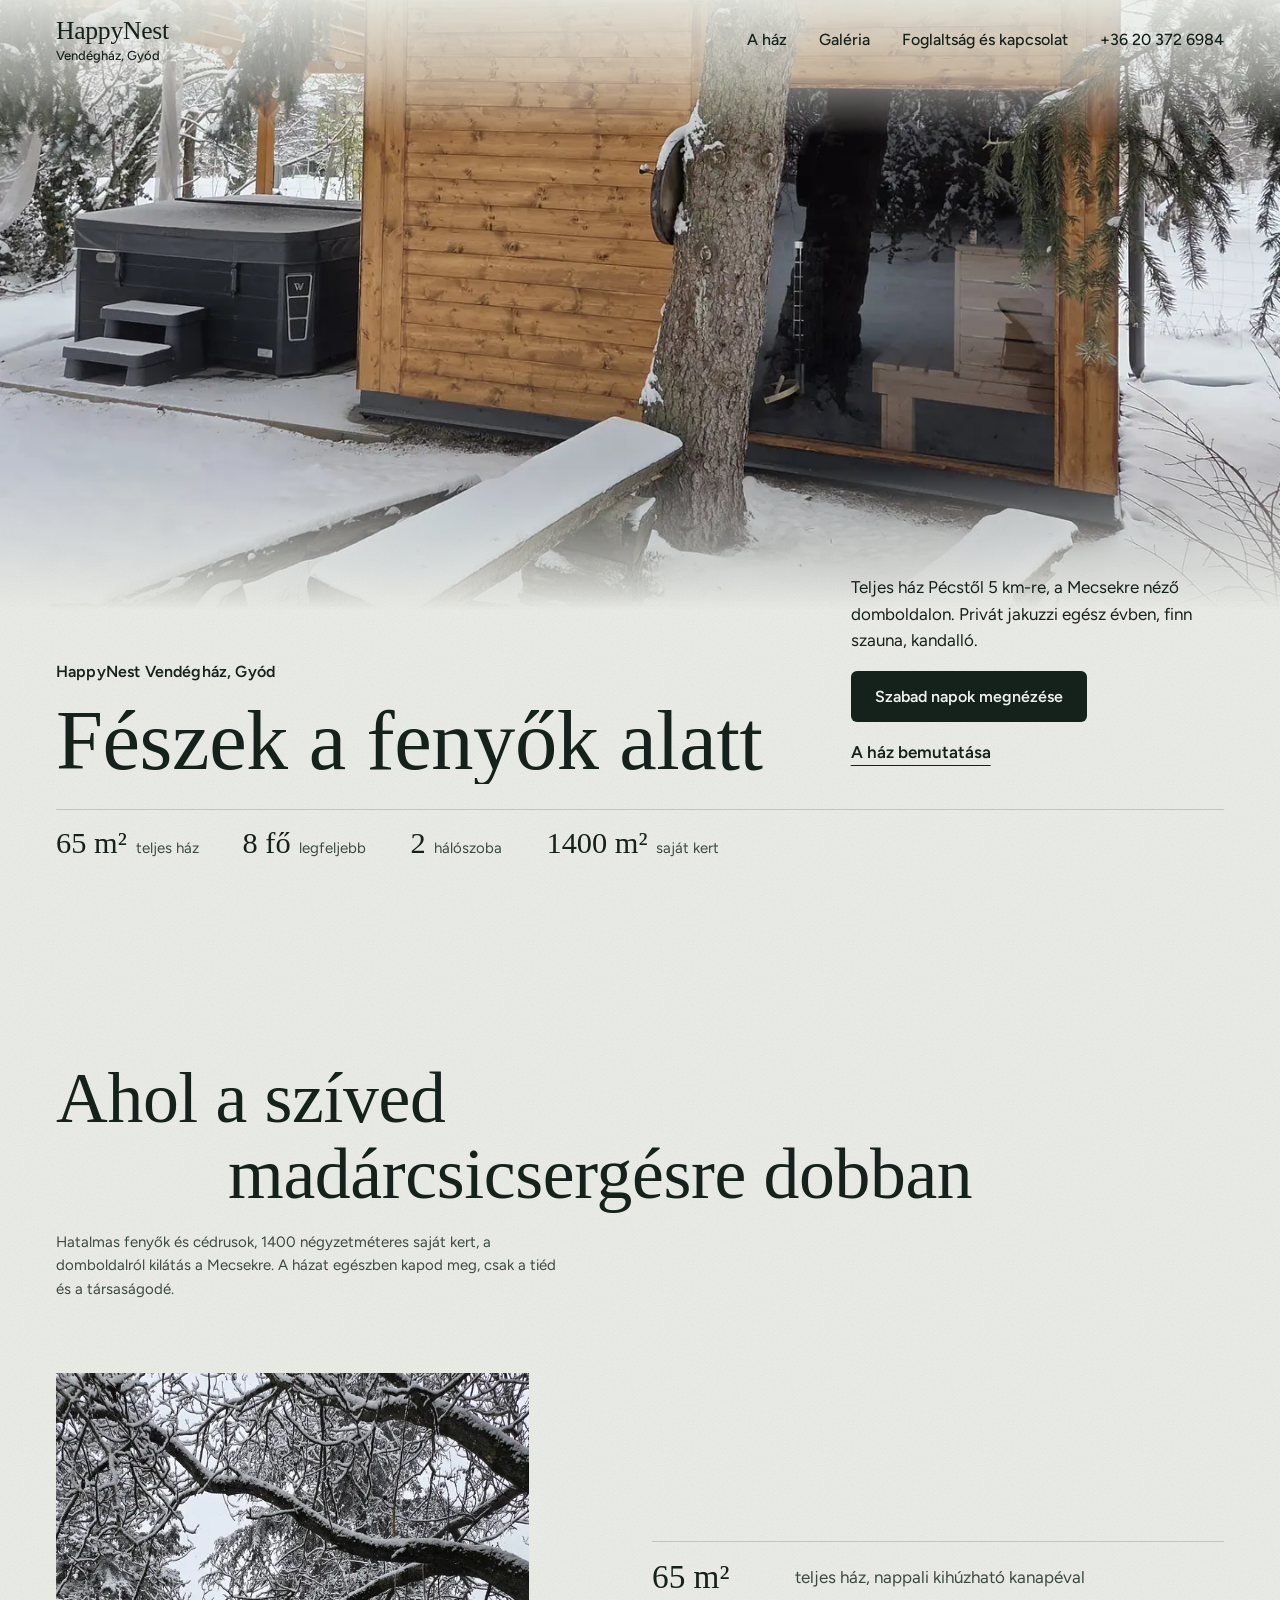
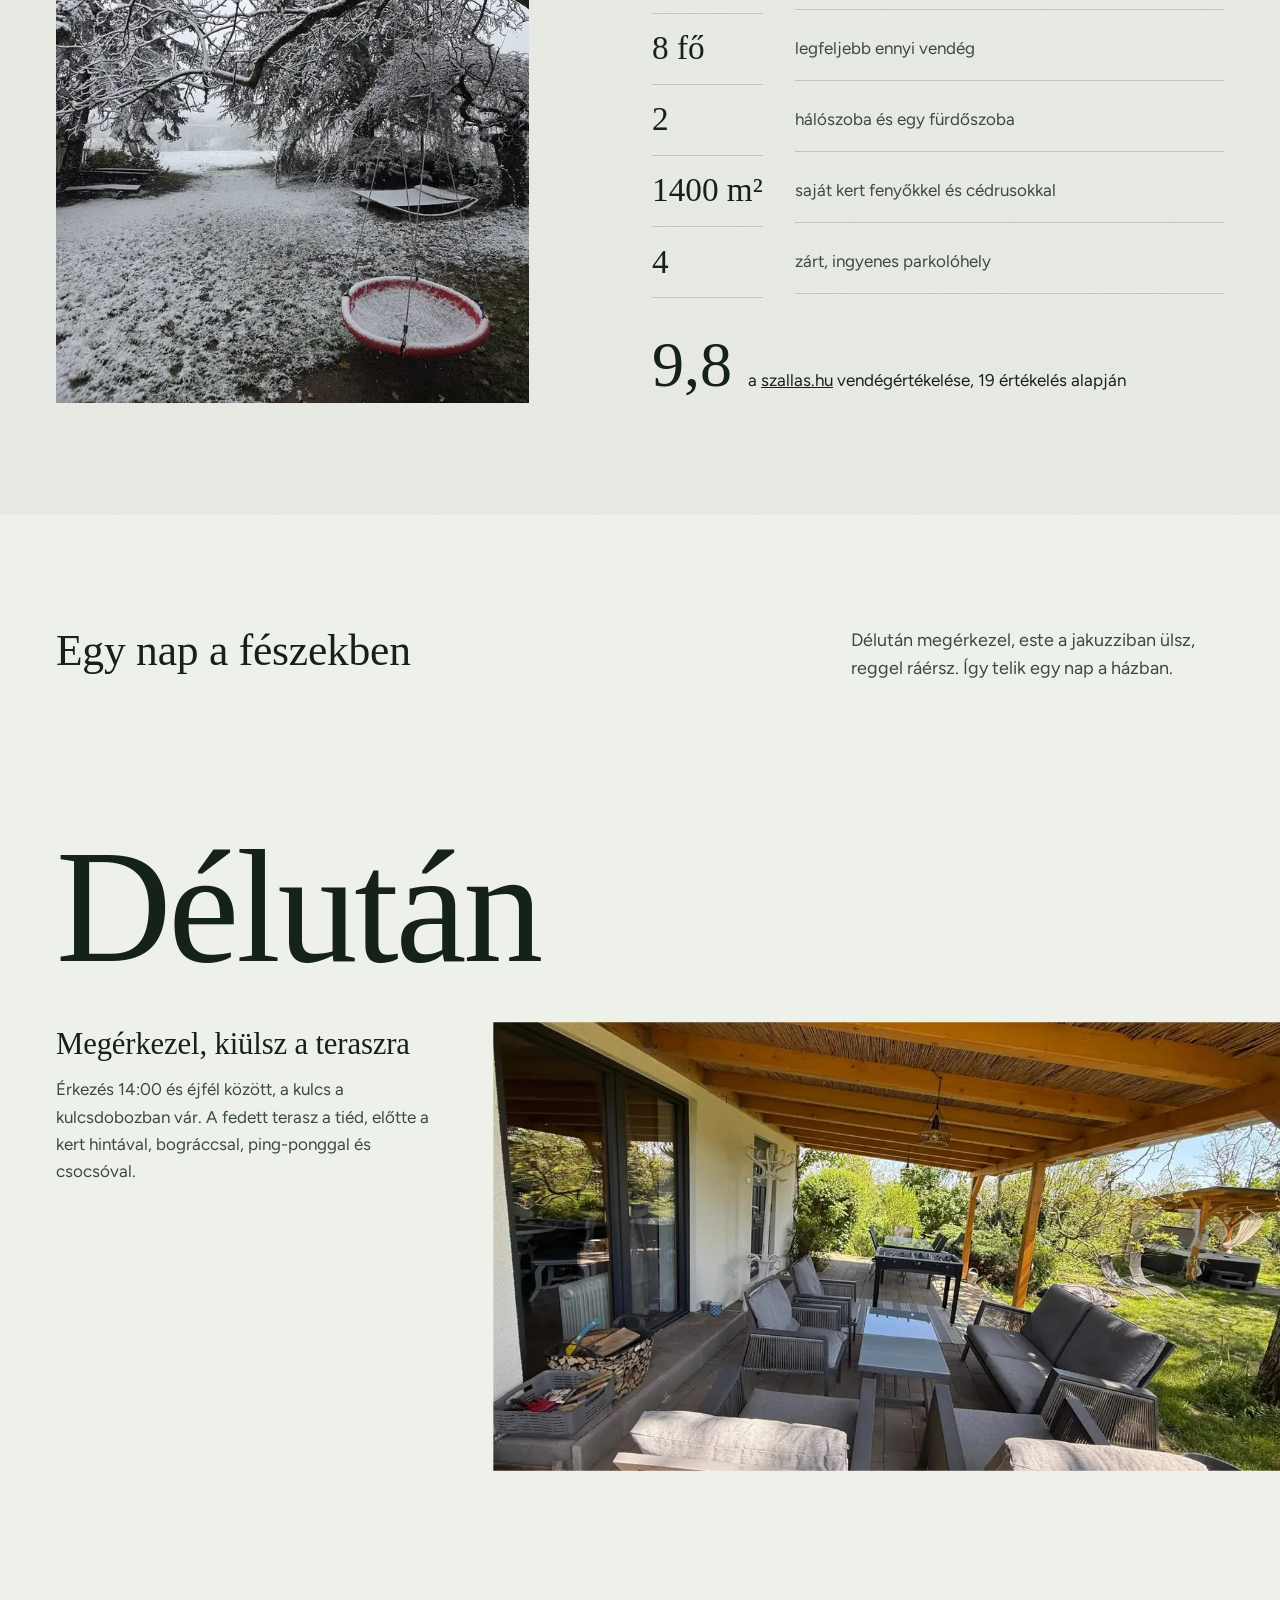
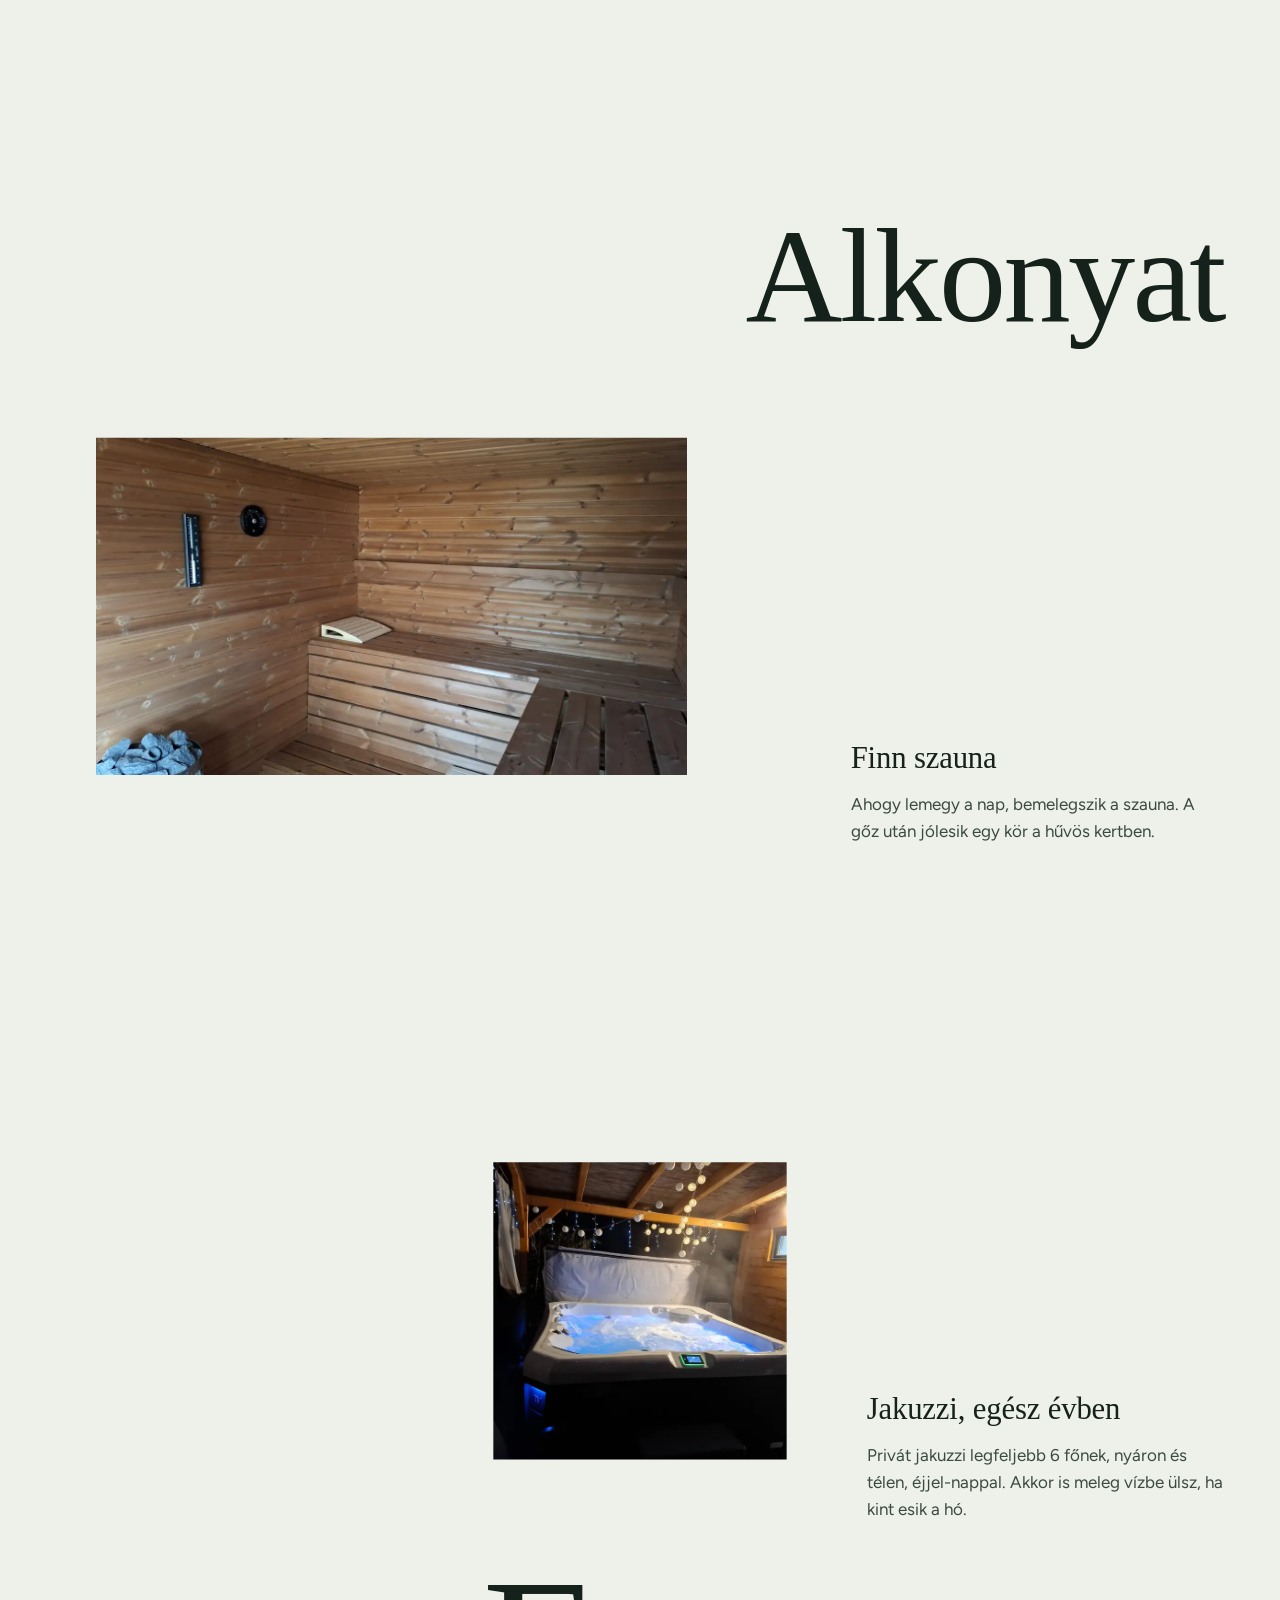
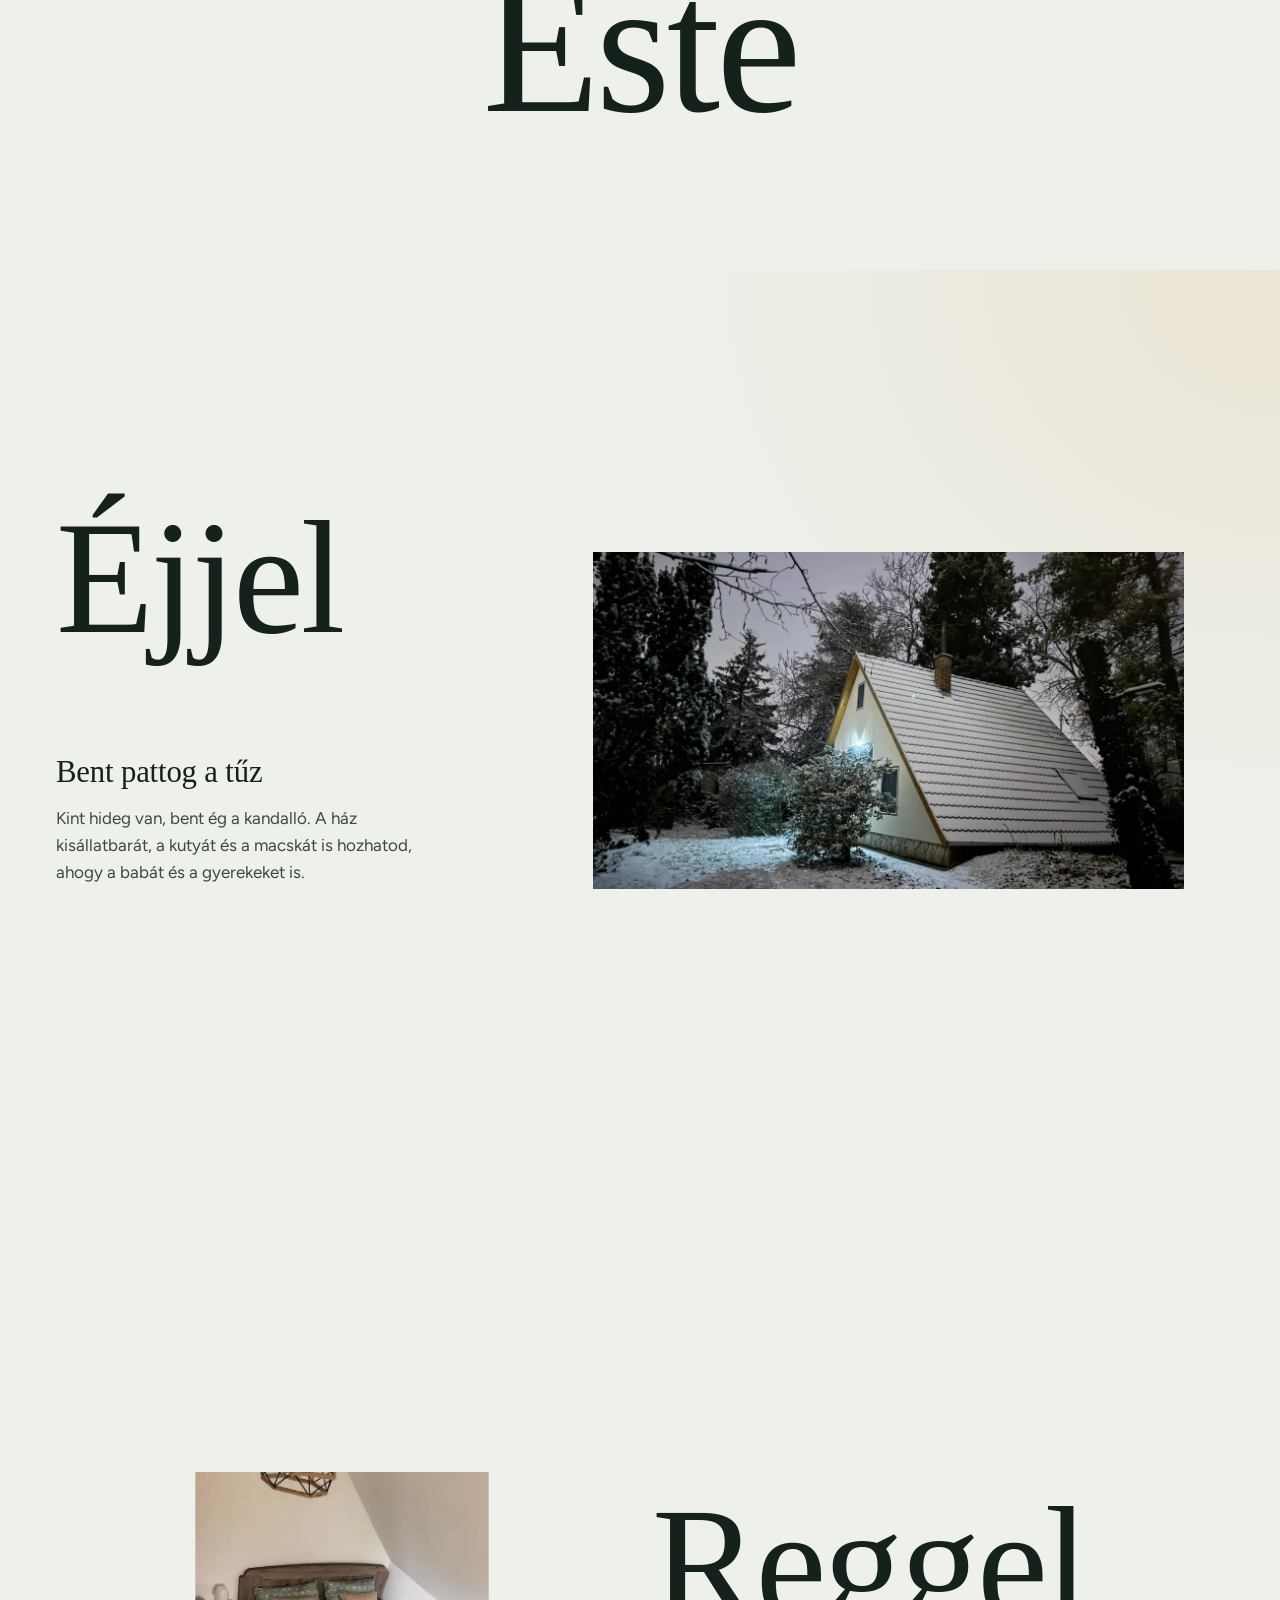
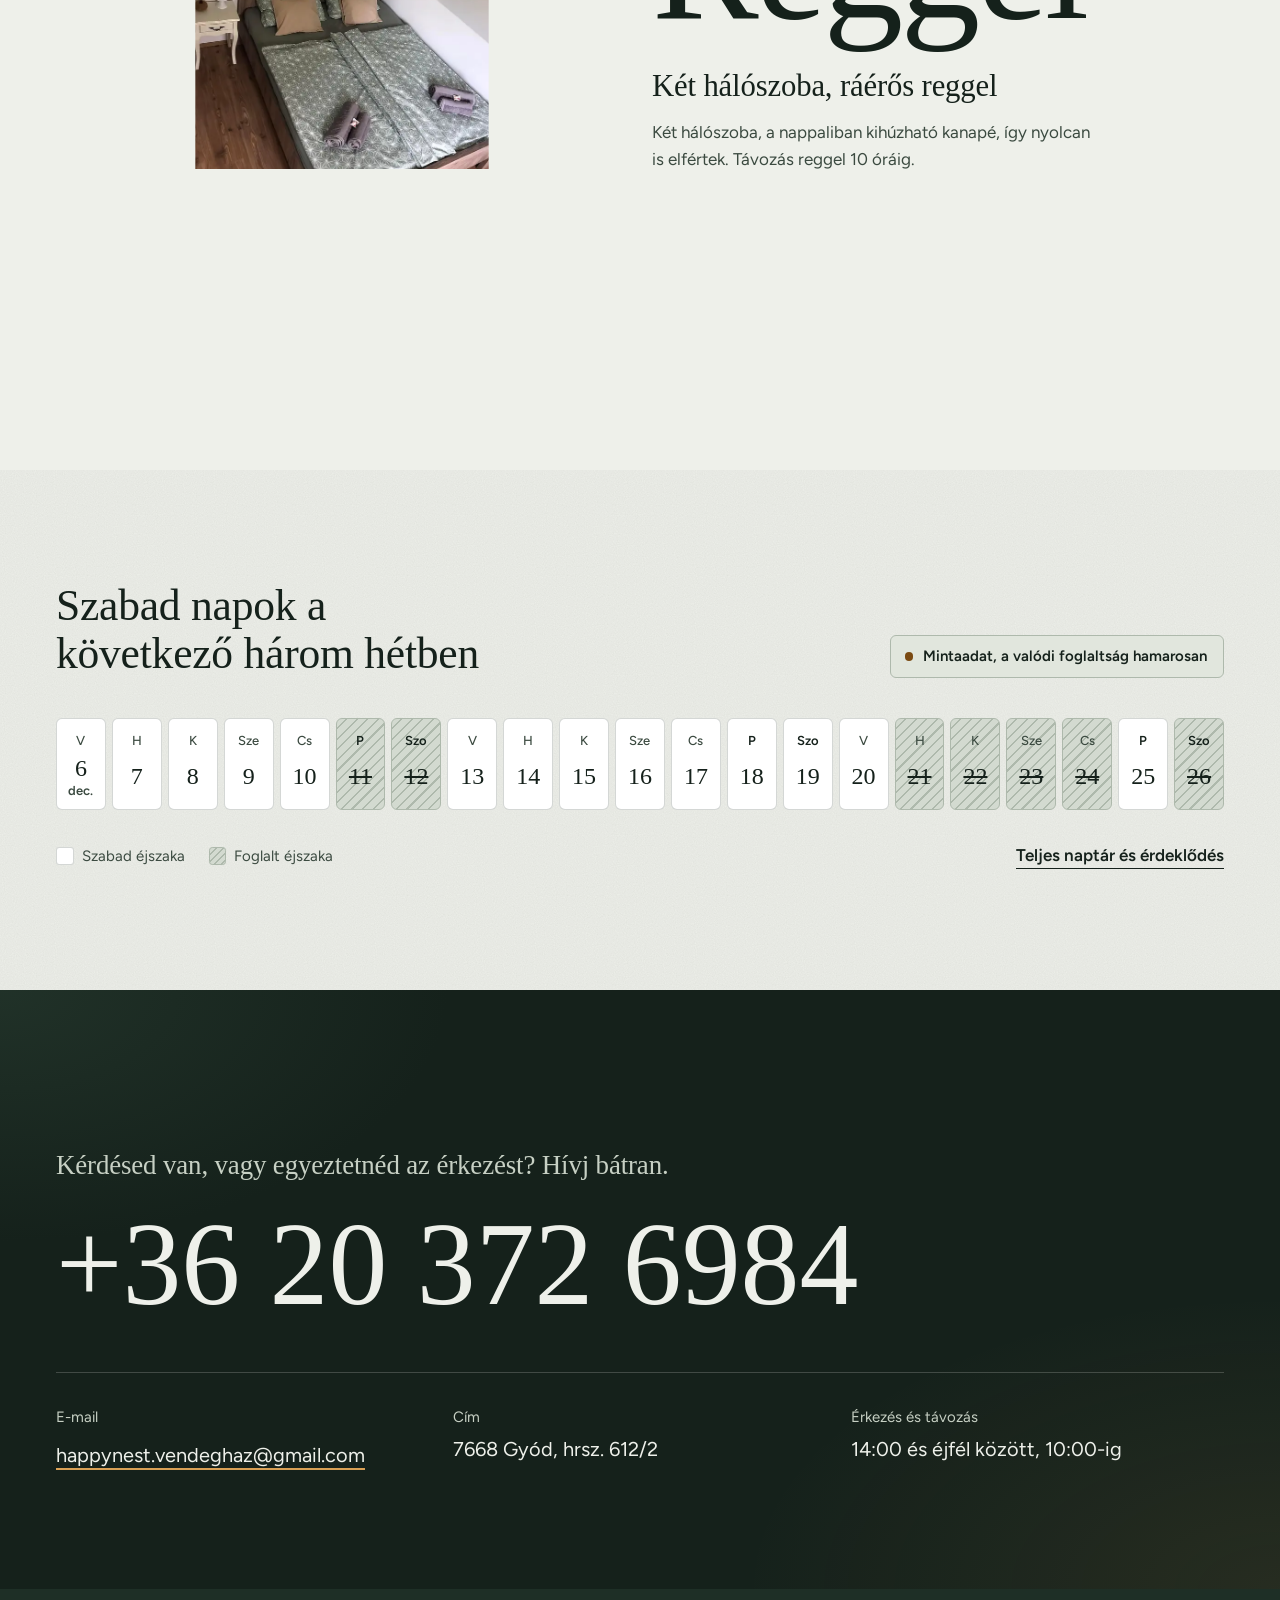
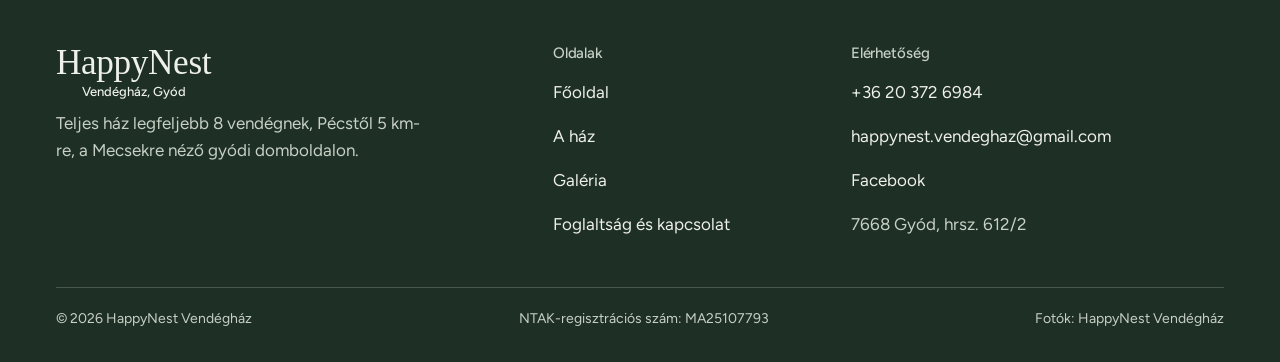
==== index.html @ d8d532be "HappyNest Vendégház weboldal" ====
<!doctype html>
<html lang="hu">
<head>
<meta charset="utf-8">
  <meta name="robots" content="noindex, nofollow">
<meta name="viewport" content="width=device-width, initial-scale=1">
<script>document.documentElement.className+=' js';</script>
<title>HappyNest Vendégház Gyód · jakuzzi, szauna, Mecsek-kilátás</title>
<meta name="description" content="Teljes ház 8 főnek Gyódon, Pécstől 5 km-re: privát jakuzzi egész évben, finn szauna, kandalló, 1400 m² kert. Nézd meg a szabad napokat.">
<!-- canonical: a domain még nyitott. Élesítéskor: <link rel="canonical" href="https://DOMAIN/"> és og:url -->
<meta property="og:type" content="website">
<meta property="og:locale" content="hu_HU">
<meta property="og:title" content="HappyNest Vendégház, Gyód">
<meta property="og:description" content="Fészek a fenyők alatt: privát jakuzzi egész évben, finn szauna, kandalló, Pécstől 5 km-re.">
<meta property="og:image" content="media/tel-szaunahaz-1200.webp">
<meta name="theme-color" content="#EEF0EA">
<link rel="icon" href="favicon.ico" sizes="any">
<link rel="apple-touch-icon" href="apple-touch-icon.png">
<link rel="preload" as="image" href="media/tel-szaunahaz-1440.webp" imagesrcset="media/tel-szaunahaz-640.webp 640w, media/tel-szaunahaz-1200.webp 1200w, media/tel-szaunahaz-1440.webp 1440w" imagesizes="100vw" fetchpriority="high">
<link rel="stylesheet" href="css/site.css">
<script type="application/ld+json">
{"@context":"https://schema.org","@graph":[
 {"@type":"LodgingBusiness","@id":"#vendeghaz","name":"HappyNest Vendégház","description":"Teljes ház legfeljebb 8 vendégnek Gyódon, Pécstől 5 km-re, kilátással a Mecsekre. Privát jakuzzi egész évben, finn szauna, kandalló, 1400 m² kert.","telephone":"+36 20 372 6984","email":"happynest.vendeghaz@gmail.com","address":{"@type":"PostalAddress","streetAddress":"hrsz. 612/2","addressLocality":"Gyód","postalCode":"7668","addressCountry":"HU"},"checkinTime":"14:00","checkoutTime":"10:00","petsAllowed":true,"image":"media/tel-szaunahaz-1440.webp","amenityFeature":[{"@type":"LocationFeatureSpecification","name":"Privát jakuzzi","value":true},{"@type":"LocationFeatureSpecification","name":"Finn szauna","value":true},{"@type":"LocationFeatureSpecification","name":"Kandalló","value":true},{"@type":"LocationFeatureSpecification","name":"Wi-Fi","value":true},{"@type":"LocationFeatureSpecification","name":"Klíma","value":true},{"@type":"LocationFeatureSpecification","name":"Ingyenes zárt parkoló","value":true}],"sameAs":["https://www.facebook.com/profile.php?id=100092262921616","https://www.airbnb.hu/rooms/1603705060243031499","https://szallas.hu/happynest-vendeghaz-gyod","https://kirucc.hu/szallashely/happynest-vendeghaz"]},
 {"@type":"WebSite","name":"HappyNest Vendégház","inLanguage":"hu"}
]}
</script>
</head>
<body class="p-fo has-photo-top">
<a class="skip" href="#tartalom">Ugrás a tartalomra</a>
<header class="nav" id="nav">
  <div class="wrap nav__in">
    <a class="logo" href="index.html" aria-current="page"><span class="logo__nev" translate="no">HappyNest</span><span class="logo__hely">Vendégház, Gyód</span></a>
    <nav class="nav__menu" aria-label="Fő navigáció"><a href="a-haz.html">A ház</a><a href="galeria.html">Galéria</a><a href="kapcsolat.html">Foglaltság és kapcsolat</a><a class="nav__tel" href="tel:+36203726984">+36 20 372 6984</a></nav>
    <button class="nav__toggle" type="button" aria-expanded="false" aria-controls="menu"><span class="nav__toggle-txt">Menü</span><span class="nav__toggle-ikon" aria-hidden="true"></span></button>
  </div>
</header>
<div class="menu" id="menu" aria-hidden="true">
  <nav aria-label="Mobil navigáció"><ul class="menu__lista"><li><a href="index.html" aria-current="page">Főoldal</a></li><li><a href="a-haz.html">A ház</a></li><li><a href="galeria.html">Galéria</a></li><li><a href="kapcsolat.html">Foglaltság és kapcsolat</a></li></ul></nav>
  <div class="menu__lab"><a href="tel:+36203726984">+36 20 372 6984</a><a href="mailto:happynest.vendeghaz@gmail.com">happynest.vendeghaz@gmail.com</a></div>
</div>
<main id="tartalom">

  <section class="hero" data-hero aria-labelledby="hero-cim">
    <div class="hero__kep"><img src="media/tel-szaunahaz-1200.webp" srcset="media/tel-szaunahaz-640.webp 640w, media/tel-szaunahaz-1200.webp 1200w, media/tel-szaunahaz-1440.webp 1440w" sizes="100vw" width="1440" height="1920" alt="Havas udvar a faházzal, mellette a jakuzzi, körben fenyők" decoding="async" fetchpriority="high" loading="eager"></div>
    <div class="wrap hero__in" data-on-photo>
      <h1 class="hero__h" id="hero-cim"><span class="hero__kick">HappyNest Vendégház, Gyód</span><span class="ln"><span>Fészek</span></span> <span class="ln ln--2"><span>a fenyők alatt</span></span></h1>
      <div class="hero__panel">
        <p class="hero__lead">Teljes ház Pécstől 5 km-re, a Mecsekre néző domboldalon. Privát jakuzzi egész évben, finn szauna, kandalló.</p>
        <div class="hero__cta"><a class="btn" href="kapcsolat.html#foglaltsag">Szabad napok megnézése</a><a class="lnk" href="a-haz.html">A ház bemutatása</a></div>
      </div>
      <ul class="hero__tenyek" aria-label="A ház röviden">
        <li><b>65 m²</b>teljes ház</li>
        <li><b>8 fő</b>legfeljebb</li>
        <li><b>2</b>hálószoba</li>
        <li><b>1400 m²</b>saját kert</li>
      </ul>
    </div>
  </section>

  <section class="feszek" aria-labelledby="feszek-cim">
    <div class="wrap g12">
      <h2 class="feszek__mondat" id="feszek-cim" data-reveal>Ahol a szíved <span class="beh">madárcsicsergésre dobban</span></h2>
      <p class="feszek__forras lead halk" data-reveal>Hatalmas fenyők és cédrusok, 1400 négyzetméteres saját kert, a domboldalról kilátás a Mecsekre. A házat egészben kapod meg, csak a tiéd és a társaságodé.</p>
      <figure class="feszek__kep" data-reveal><img src="media/feszek-hinta-1200.webp" srcset="media/feszek-hinta-640.webp 640w, media/feszek-hinta-1200.webp 1200w, media/feszek-hinta-1350.webp 1350w" sizes="(max-width: 899px) 92vw, 36vw" width="1350" height="1800" alt="Havas kert, a nagy fa ágán piros fészekhinta" decoding="async" loading="lazy"></figure>
      <div class="feszek__tenyek" data-reveal>
        <dl class="tenytabla">
          <dt>65 m²</dt><dd>teljes ház, nappali kihúzható kanapéval</dd>
          <dt>8 fő</dt><dd>legfeljebb ennyi vendég</dd>
          <dt>2</dt><dd>hálószoba és egy fürdőszoba</dd>
          <dt>1400 m²</dt><dd>saját kert fenyőkkel és cédrusokkal</dd>
          <dt>4</dt><dd>zárt, ingyenes parkolóhely</dd>
        </dl>
        <p class="ertekeles"><span class="ertekeles__szam">9,8</span><span>a <a href="https://szallas.hu/happynest-vendeghaz-gyod" rel="noopener">szallas.hu</a> vendégértékelése, 19 értékelés alapján</span></p>
      </div>
    </div>
  </section>

  <section class="nap" id="egy-nap" aria-labelledby="nap-cim" data-egynap>
    <div class="wrap g12 nap__fej">
      <h2 class="d3" id="nap-cim">Egy nap a fészekben</h2>
      <p class="lead">Délután megérkezel, este a jakuzziban ülsz, reggel ráérsz. Így telik egy nap a házban.</p>
    </div>

    <article class="fej fej--delutan" data-tonus="vilagos" aria-labelledby="f1">
      <div class="wrap g12">
        <p class="fej__ido" aria-hidden="true">Délután</p>
        <figure class="fej__kep"><img src="media/terasz-1200.webp" srcset="media/terasz-640.webp 640w, media/terasz-1200.webp 1200w, media/terasz-1920.webp 1920w" sizes="(max-width: 899px) 100vw, 64vw" width="1920" height="1440" alt="Fedett terasz kerti kanapéval, mögötte a zöld kert" decoding="async" loading="lazy"></figure>
        <div class="fej__szoveg">
          <h3 id="f1">Megérkezel, kiülsz a teraszra</h3>
          <p>Érkezés 14:00 és éjfél között, a kulcs a kulcsdobozban vár. A fedett terasz a tiéd, előtte a kert hintával, bográccsal, ping-ponggal és csocsóval.</p>
        </div>
      </div>
    </article>

    <article class="fej fej--alkonyat" data-tonus="vilagos" aria-labelledby="f2">
      <div class="wrap g12">
        <p class="fej__ido" aria-hidden="true">Alkonyat</p>
        <figure class="fej__kep"><img src="media/szauna-padok-1200.webp" srcset="media/szauna-padok-640.webp 640w, media/szauna-padok-1200.webp 1200w, media/szauna-padok-1920.webp 1920w" sizes="(max-width: 899px) 100vw, 55vw" width="1920" height="1440" alt="Finn szauna fapadokkal, a sarokban a kályha" decoding="async" loading="lazy"></figure>
        <div class="fej__szoveg">
          <h3 id="f2">Finn szauna</h3>
          <p>Ahogy lemegy a nap, bemelegszik a szauna. A gőz után jólesik egy kör a hűvös kertben.</p>
        </div>
      </div>
    </article>

    <article class="fej fej--este" data-tonus="sotet" aria-labelledby="f3">
      <div class="wrap g12">
        <figure class="fej__kep"><img src="media/jakuzzi-este-1200.webp" srcset="media/jakuzzi-este-640.webp 640w, media/jakuzzi-este-1200.webp 1200w, media/jakuzzi-este-1440.webp 1440w" sizes="(max-width: 899px) 78vw, 30vw" width="1440" height="1920" alt="Kék fényű, gőzölgő jakuzzi este, fölötte fényfüzér" decoding="async" loading="lazy"></figure>
        <div class="fej__szoveg">
          <h3 id="f3">Jakuzzi, egész évben</h3>
          <p>Privát jakuzzi legfeljebb 6 főnek, nyáron és télen, éjjel-nappal. Akkor is meleg vízbe ülsz, ha kint esik a hó.</p>
        </div>
        <p class="fej__ido" aria-hidden="true">Este</p>
      </div>
    </article>

    <article class="fej fej--ejjel" data-tonus="sotet" aria-labelledby="f4">
      <div class="wrap g12">
        <p class="fej__ido" aria-hidden="true">Éjjel</p>
        <div class="fej__szoveg">
          <h3 id="f4">Bent pattog a tűz</h3>
          <p>Kint hideg van, bent ég a kandalló. A ház kisállatbarát, a kutyát és a macskát is hozhatod, ahogy a babát és a gyerekeket is.</p>
        </div>
        <figure class="fej__kep lampa" data-reveal><img src="media/ejjeli-haz-1200.webp" srcset="media/ejjeli-haz-640.webp 640w, media/ejjeli-haz-1200.webp 1200w, media/ejjeli-haz-1920.webp 1920w" sizes="(max-width: 899px) 100vw, 56vw" width="1920" height="1440" alt="Havas éjszakában kivilágított A-ház a fenyők között" decoding="async" loading="lazy"></figure>
      </div>
    </article>

    <article class="fej fej--reggel" data-tonus="vilagos" aria-labelledby="f5">
      <div class="wrap g12">
        <figure class="fej__kep"><img src="media/haloszoba-reggel-1200.webp" srcset="media/haloszoba-reggel-640.webp 640w, media/haloszoba-reggel-1200.webp 1200w, media/haloszoba-reggel-1440.webp 1440w" sizes="(max-width: 899px) 78vw, 30vw" width="1440" height="1920" alt="Világos hálószoba zöld pöttyös ágyneművel" decoding="async" loading="lazy"></figure>
        <p class="fej__ido" aria-hidden="true">Reggel</p>
        <div class="fej__szoveg">
          <h3 id="f5">Két hálószoba, ráérős reggel</h3>
          <p>Két hálószoba, a nappaliban kihúzható kanapé, így nyolcan is elfértek. Távozás reggel 10 óráig.</p>
        </div>
      </div>
    </article>
  </section>

  <section class="szabad" aria-labelledby="szabad-cim">
    <div class="wrap">
      <div class="szabad__fej">
        <h2 class="d3" id="szabad-cim">Szabad napok a következő három hétben</h2>
        <p class="minta-jel" data-minta-jel hidden>Mintaadat, a valódi foglaltság hamarosan</p>
      </div>
      <ol class="napsav" data-hn-mini="21" aria-label="A következő 21 nap foglaltsága"></ol>
      <div class="szabad__lab">
        <p class="jelmag"><span><i aria-hidden="true"></i>Szabad éjszaka</span><span><i class="f" aria-hidden="true"></i>Foglalt éjszaka</span></p>
        <a class="lnk" href="kapcsolat.html#foglaltsag">Teljes naptár és érdeklődés</a>
      </div>
    </div>
  </section>

  <section class="zaro dark" aria-labelledby="zaro-cim">
    <div class="wrap g12">
      <h2 class="zaro__kerdes d4" id="zaro-cim">Kérdésed van, vagy egyeztetnéd az érkezést? Hívj bátran.</h2>
      <a class="zaro__tel" href="tel:+36203726984">+36 20 372 6984</a>
      <dl class="zaro__also">
        <div><dt>E-mail</dt><dd><a href="mailto:happynest.vendeghaz@gmail.com">happynest.vendeghaz@gmail.com</a></dd></div>
        <div><dt>Cím</dt><dd>7668 Gyód, hrsz. 612/2</dd></div>
        <div><dt>Érkezés és távozás</dt><dd>14:00 és éjfél között, 10:00-ig</dd></div>
      </dl>
    </div>
  </section>
</main>
<footer class="lab">
  <div class="wrap">
    <div class="lab__fo">
      <div class="lab__marka">
        <a class="logo" href="index.html"><span class="logo__nev" translate="no">HappyNest</span><span class="logo__hely">Vendégház, Gyód</span></a>
        <p>Teljes ház legfeljebb 8 vendégnek, Pécstől 5 km-re, a Mecsekre néző gyódi domboldalon.</p>
      </div>
      <nav class="lab__nav" aria-label="Lábléc navigáció">
        <h2>Oldalak</h2>
        <ul><li><a href="index.html">Főoldal</a></li><li><a href="a-haz.html">A ház</a></li><li><a href="galeria.html">Galéria</a></li><li><a href="kapcsolat.html">Foglaltság és kapcsolat</a></li></ul>
      </nav>
      <div class="lab__adat">
        <h2>Elérhetőség</h2>
        <ul>
          <li><a href="tel:+36203726984">+36 20 372 6984</a></li>
          <li><a href="mailto:happynest.vendeghaz@gmail.com">happynest.vendeghaz@gmail.com</a></li>
          <li><a href="https://www.facebook.com/profile.php?id=100092262921616" rel="noopener">Facebook</a></li>
        </ul>
        <p class="halk-s">7668 Gyód, hrsz. 612/2</p>
      </div>
    </div>
    <div class="lab__also"><span>© 2026 HappyNest Vendégház</span><span>NTAK-regisztrációs szám: MA25107793</span><span>Fotók: HappyNest Vendégház</span></div>
  </div>
</footer>
<script src="js/vendor/gsap.min.js" defer></script>
<script src="js/vendor/ScrollTrigger.min.js" defer></script>
<script src="js/vendor/lenis.min.js" defer></script>
<script src="data/foglaltsag-minta.js" defer></script>
<script src="js/foglaltsag.js" defer></script>
<script src="js/site.js" defer></script>
</body>
</html>
---- css/site.css ----
/* =========================================================================
   HappyNest Vendégház · site.css
   Irány: „Fészek a fenyők alatt”. Tokenek a fotókból mérve (TERV.md).
   Lenis hivatalos szabályai bent, overflow-x:clip (nem hidden).
   A térközök a színes/keretes felületeken statikus rem-lépcsők (impeccable-lecke).
   ========================================================================= */

/* ---------- Betűk (helyi woff2, file:// alatt is megy) ---------- */
@font-face{font-family:"Gambarino";src:url(../fonts/gambarino.woff2) format("woff2");font-weight:400;font-style:normal;font-display:swap}
@font-face{font-family:"Figtree";src:url(../fonts/figtree-400-latin.woff2) format("woff2");font-weight:400;font-display:swap;unicode-range:U+0000-00FF,U+0131,U+0152-0153,U+02BB-02BC,U+02C6,U+02DA,U+02DC,U+0304,U+0308,U+0329,U+2000-206F,U+20AC,U+2122,U+2191,U+2193,U+2212,U+2215,U+FEFF,U+FFFD}
@font-face{font-family:"Figtree";src:url(../fonts/figtree-400-latin-ext.woff2) format("woff2");font-weight:400;font-display:swap;unicode-range:U+0100-02BA,U+02BD-02C5,U+02C7-02CC,U+02CE-02D7,U+02DD-02FF,U+1E00-1E9F,U+1EF2-1EFF,U+2020,U+20A0-20AB,U+20AD-20C4,U+2113,U+2C60-2C7F,U+A720-A7FF}
@font-face{font-family:"Figtree";src:url(../fonts/figtree-500-latin.woff2) format("woff2");font-weight:500;font-display:swap;unicode-range:U+0000-00FF,U+0131,U+0152-0153,U+02BB-02BC,U+02C6,U+02DA,U+02DC,U+0304,U+0308,U+0329,U+2000-206F,U+20AC,U+2122,U+2191,U+2193,U+2212,U+2215,U+FEFF,U+FFFD}
@font-face{font-family:"Figtree";src:url(../fonts/figtree-500-latin-ext.woff2) format("woff2");font-weight:500;font-display:swap;unicode-range:U+0100-02BA,U+02BD-02C5,U+02C7-02CC,U+02CE-02D7,U+02DD-02FF,U+1E00-1E9F,U+1EF2-1EFF,U+2020,U+20A0-20AB,U+20AD-20C4,U+2113,U+2C60-2C7F,U+A720-A7FF}
@font-face{font-family:"Figtree";src:url(../fonts/figtree-600-latin.woff2) format("woff2");font-weight:600;font-display:swap;unicode-range:U+0000-00FF,U+0131,U+0152-0153,U+02BB-02BC,U+02C6,U+02DA,U+02DC,U+0304,U+0308,U+0329,U+2000-206F,U+20AC,U+2122,U+2191,U+2193,U+2212,U+2215,U+FEFF,U+FFFD}
@font-face{font-family:"Figtree";src:url(../fonts/figtree-600-latin-ext.woff2) format("woff2");font-weight:600;font-display:swap;unicode-range:U+0100-02BA,U+02BD-02C5,U+02C7-02CC,U+02CE-02D7,U+02DD-02FF,U+1E00-1E9F,U+1EF2-1EFF,U+2020,U+20A0-20AB,U+20AD-20C4,U+2113,U+2C60-2C7F,U+A720-A7FF}

/* ---------- Tokenek ---------- */
:root{
  --ho:#EEF0EA; --ho-2:#E1E6DD; --ho-3:#D3DAD0;
  --fenyo:#15211B; --fenyo-2:#1E2F26; --fenyo-3:#2A3F33;
  --moha:#3B4A40; --zuzmo:#C7D0C4; --lampa:#D9A055; --lampa-mely:#7A4A12;
  --vonal:rgba(21,33,27,.18); --vonal-s:rgba(238,240,234,.2);
  --disp:"Gambarino",Georgia,"Times New Roman",serif;
  --body:"Figtree",system-ui,-apple-system,"Segoe UI",sans-serif;
  --side:1.25rem; --gap:1rem; --nav:4.25rem;
  --sec:5rem; --sec-l:7rem; --sec-s:3.5rem;
  --pad:1.25rem; --pad-l:2rem;
  --max:90rem;
  --ease:cubic-bezier(.16,1,.3,1); --ease-io:cubic-bezier(.65,0,.35,1);
  --grain:url("data:image/svg+xml,%3Csvg xmlns='http://www.w3.org/2000/svg' width='160' height='160'%3E%3Cfilter id='n'%3E%3CfeTurbulence type='fractalNoise' baseFrequency='.9' numOctaves='2' stitchTiles='stitch'/%3E%3CfeColorMatrix values='0 0 0 0 0 0 0 0 0 0 0 0 0 0 0 0 0 0 .06 0'/%3E%3C/filter%3E%3Crect width='160' height='160' filter='url(%23n)'/%3E%3C/svg%3E");
}
@media (min-width:640px){:root{--side:2rem;--gap:1.25rem;--pad:1.5rem;--pad-l:2.5rem}}
@media (min-width:1024px){:root{--side:3.5rem;--gap:1.5rem;--sec:7rem;--sec-l:10rem;--sec-s:4.5rem;--pad:2rem;--pad-l:3rem;--nav:5rem}}
@media (min-width:1440px){:root{--side:4rem}}
@media (min-width:1024px) and (max-height:820px){:root{--sec:5.5rem;--sec-l:7.5rem}}

/* ---------- Lenis hivatalos CSS ---------- */
html.lenis,html.lenis body{height:auto}
.lenis:not(.lenis-autoToggle).lenis-stopped{overflow:clip}
.lenis [data-lenis-prevent]{overscroll-behavior:contain}
.lenis.lenis-smooth iframe{pointer-events:none}

/* ---------- Alap ---------- */
*,*::before,*::after{box-sizing:border-box}
html{-webkit-text-size-adjust:100%;scroll-behavior:auto;scroll-padding-top:calc(var(--nav) + 1rem);overflow-x:clip}
body{margin:0;background:var(--ho) var(--grain);color:var(--fenyo);font-family:var(--body);font-size:1.0625rem;line-height:1.6;overflow-x:clip;-webkit-font-smoothing:antialiased;text-rendering:optimizeLegibility}
img{display:block;max-width:100%;height:auto}
a{color:inherit}
a,button,input,select,textarea,label,summary{touch-action:manipulation;-webkit-tap-highlight-color:rgba(217,160,85,.25)}
button,input,select,textarea{font:inherit;color:inherit}
h1,h2,h3,h4{font-family:var(--disp);font-weight:400;margin:0;line-height:1.08;letter-spacing:-.005em;text-wrap:balance}
p{margin:0}
ul,ol,dl,dd{margin:0;padding:0}
ul,ol{list-style:none}
[hidden]{display:none!important}
.sr-only{position:absolute!important;width:1px;height:1px;margin:-1px;padding:0;overflow:hidden;clip:rect(0 0 0 0);white-space:nowrap;border:0}
.skip{position:absolute;left:var(--side);top:.75rem;z-index:200;background:var(--fenyo);color:var(--ho);padding-top:.75rem;padding-bottom:.75rem;padding-left:1rem;padding-right:1rem;transform:translateY(-200%);text-decoration:none;border-radius:.375rem}
.skip:focus{transform:none}
:focus-visible{outline:2px solid var(--lampa-mely);outline-offset:3px}
.is-dark :focus-visible,.dark :focus-visible{outline-color:var(--lampa)}
::selection{background:var(--lampa);color:var(--fenyo)}

.wrap{width:100%;max-width:var(--max);margin-left:auto;margin-right:auto;padding-left:var(--side);padding-right:var(--side)}
.g12{display:grid;grid-template-columns:repeat(12,minmax(0,1fr));column-gap:var(--gap)}

/* sötét szakasz: alap, szöveg, sarok-fény (lámpa) */
.dark{background-color:var(--fenyo);color:var(--ho);position:relative;isolation:auto}
.dark .halk{color:var(--zuzmo)}
.halk{color:var(--moha)}

/* tipó-skála */
.d1{font-size:clamp(3.1rem,7.6vw,8.2rem);line-height:1.04}
.d2{font-size:clamp(2.4rem,5.2vw,5.4rem);line-height:1.06}
.d3{font-size:clamp(1.9rem,3.4vw,3.4rem);line-height:1.1}
.d4{font-size:clamp(1.45rem,2.1vw,2.1rem);line-height:1.18}
.lead{font-size:clamp(1.125rem,1.35vw,1.3rem);line-height:1.55;max-width:34em}
.cimke{font-size:.875rem;font-weight:500;letter-spacing:.01em}
.szoveg{max-width:36em}
.szoveg p+p{margin-top:.9em}

/* gombok és linkek: egy rendszer */
.btn{display:inline-flex;align-items:center;justify-content:center;min-height:3rem;padding-top:.8rem;padding-bottom:.8rem;padding-left:1.5rem;padding-right:1.5rem;border-radius:.375rem;background:var(--fenyo);color:var(--ho);font-weight:600;font-size:1rem;text-decoration:none;border:0;cursor:pointer;transition:background-color .3s var(--ease),transform .2s var(--ease),color .3s var(--ease)}
.btn:hover{background:var(--fenyo-3)}
@media (hover:hover) and (pointer:fine){.btn:hover{transform:translateY(-1px)}}
.btn:active{transform:translateY(1px)}
.btn--lampa{background:var(--lampa);color:var(--fenyo)}
.btn--lampa:hover{background:#E6B474}
.btn--vilagos{background:var(--ho);color:var(--fenyo)}
.btn--vilagos:hover{background:#fff}
.btn[disabled]{opacity:1;background:var(--ho-3);color:var(--moha);cursor:not-allowed;transform:none}
.lnk{display:inline-flex;align-items:center;min-height:2.75rem;font-weight:600;text-decoration:underline;text-decoration-thickness:1px;text-underline-offset:.4em;text-decoration-color:currentColor;transition:text-underline-offset .3s var(--ease),color .3s}
.lnk:hover{text-underline-offset:.6em}
.lnk--gomb{background:none;border:0;padding:0;cursor:pointer;color:inherit}

/* ---------- Navigáció ---------- */
.nav{position:fixed;inset:0 0 auto 0;z-index:100;height:var(--nav);transition:transform .45s var(--ease),background-color .35s var(--ease),color .35s var(--ease),box-shadow .35s}
.nav__in{height:100%;display:flex;align-items:center;justify-content:space-between;gap:1.5rem}
.logo{display:inline-flex;flex-direction:column;text-decoration:none;line-height:1;min-height:2.75rem;justify-content:center}
.logo__nev{font-family:var(--disp);font-size:1.6rem;letter-spacing:-.01em}
.logo__hely{font-size:.8125rem;font-weight:500;margin-top:.3rem}
.nav__menu{display:flex;align-items:center;gap:2rem}
.nav__menu a{text-decoration:none;font-weight:500;font-size:1rem;min-height:2.75rem;display:inline-flex;align-items:center;background:linear-gradient(currentColor,currentColor) 0 calc(100% - .5rem)/0 1px no-repeat;transition:background-size .35s var(--ease)}
.nav__menu a:hover,.nav__menu a[aria-current="page"]{background-size:100% 1px}
.nav__tel{font-weight:600}
.nav__toggle{display:none}
/* állapotok: átlátszó a sötét hero fölött, tömör görgetés után */
.nav{color:var(--fenyo);background:rgba(238,240,234,0)}
.nav.is-solid{background:rgba(238,240,234,.97);box-shadow:0 1px 0 var(--vonal)}
body.has-photo-top .nav:not(.is-solid)::before{content:"";position:absolute;inset:0 0 -3.5rem 0;background:linear-gradient(180deg,rgba(238,240,234,.9),rgba(238,240,234,.55) 55%,rgba(238,240,234,0));z-index:-1;pointer-events:none}
body.nav-hidden .nav{transform:translateY(calc(-100% - 3.75rem))}
body.menu-open .nav{transform:none}

@media (max-width:899px){
  .nav__menu{display:none}
  .nav__toggle{display:inline-flex;align-items:center;gap:.6rem;min-height:2.75rem;min-width:2.75rem;padding-left:.25rem;padding-right:.25rem;background:none;border:0;cursor:pointer;font-weight:600}
  .nav__toggle-ikon{width:1.4rem;height:.75rem;position:relative}
  .nav__toggle-ikon::before,.nav__toggle-ikon::after{content:"";position:absolute;left:0;right:0;height:1.5px;background:currentColor;transition:transform .35s var(--ease),top .35s var(--ease)}
  .nav__toggle-ikon::before{top:0}.nav__toggle-ikon::after{top:calc(100% - 1.5px)}
  .nav__toggle[aria-expanded="true"] .nav__toggle-ikon::before{top:calc(50% - .75px);transform:rotate(45deg)}
  .nav__toggle[aria-expanded="true"] .nav__toggle-ikon::after{top:calc(50% - .75px);transform:rotate(-45deg)}
  body.menu-open .nav{color:var(--ho);background:transparent;box-shadow:none}
  body.menu-open .nav::before{display:none}
}
.menu{position:fixed;inset:0;z-index:90;overscroll-behavior:contain;background:var(--fenyo) var(--grain);color:var(--ho);display:flex;flex-direction:column;justify-content:flex-end;padding-top:calc(var(--nav) + 2rem);padding-bottom:2.5rem;padding-left:var(--side);padding-right:var(--side);clip-path:inset(0 0 100% 0);visibility:hidden;transition:clip-path .6s var(--ease-io),visibility 0s .6s}
.menu.is-open{clip-path:inset(0);visibility:visible;transition:clip-path .6s var(--ease-io),visibility 0s}
.menu__lista a{display:block;font-family:var(--disp);font-size:clamp(2.4rem,11vw,3.6rem);line-height:1.15;text-decoration:none;padding-top:.25rem;padding-bottom:.25rem}
.menu__lab{margin-top:2rem;display:grid;gap:.25rem;color:var(--zuzmo)}
.menu__lab a{display:inline-flex;min-height:2.75rem;align-items:center;color:var(--ho);text-decoration-color:var(--lampa)}
@media (min-width:900px){.menu{display:none}}

/* ---------- Reveal (RB2): csak a hajtás alatti elemek indulnak rejtve ---------- */
.motion-ok [data-reveal].pre{opacity:0;transform:translateY(10px)}
.motion-ok [data-reveal].pre.in{opacity:1;transform:none;transition:opacity .7s var(--ease),transform .7s var(--ease)}

/* =========================================================================
   FŐOLDAL
   ========================================================================= */
/* Hero: fent a téli udvar (kép-sáv), lent a típó a hó színén; a kép alja a lap hátterébe fut ki */
.hero{position:relative;height:max(100svh,42rem);display:grid;grid-template-rows:minmax(0,1fr) auto;color:var(--fenyo);overflow:clip}
.hero__kep{position:relative;min-height:0;-webkit-mask-image:linear-gradient(180deg,#000 76%,transparent 99%);mask-image:linear-gradient(180deg,#000 76%,transparent 99%)}
.hero__kep img{position:absolute;inset:0;width:100%;height:100%;object-fit:cover;object-position:50% 70%}
.hero__in{position:relative;display:grid;grid-template-columns:repeat(12,minmax(0,1fr));column-gap:var(--gap);align-items:end;padding-bottom:2.5rem;margin-top:-2.6rem}
.hero__h{grid-column:1/9;font-size:clamp(3.4rem,6.6vw,7.6rem);line-height:1.02}
.hero__kick{display:block;font-family:var(--body);font-size:1rem;font-weight:600;letter-spacing:.01em;line-height:1.3;margin-bottom:.9rem}
.hero__h .ln{display:inline-block;padding-top:.12em;margin-top:-.12em;vertical-align:top}
.hero__panel{grid-column:9/13;padding-bottom:.6rem}
.hero__lead{font-size:1.0625rem;line-height:1.55}
.hero__cta{display:flex;flex-wrap:wrap;align-items:center;gap:.5rem 1.25rem;margin-top:1.1rem}
.hero__tenyek{grid-column:1/-1;grid-row:2;display:flex;flex-wrap:wrap;gap:.5rem 2.75rem;margin-top:1.6rem;padding-top:1.1rem;border-top:1px solid var(--vonal)}
.hero__tenyek li{display:flex;align-items:baseline;gap:.55rem;font-size:.9375rem;color:var(--moha)}
.hero__tenyek b{font-family:var(--disp);font-weight:400;font-size:1.9rem;line-height:1;color:var(--fenyo)}
/* belépő: a kép leül, a cím sorai a maszk mögül felúsznak (CSS, GSAP-független) */
.motion-ok .hero__kep img{transform:scale(1.06)}
.motion-ok .hero.is-in .hero__kep img{transform:none;transition:transform 2.6s var(--ease)}
.motion-ok .hero .ln>span{display:inline-block;transform:translateY(108%)}
.hero .ln{overflow:clip}
.motion-ok .hero.is-in .ln>span{transform:none;transition:transform 1.1s var(--ease) .2s}
.motion-ok .hero.is-in .ln--2>span{transition-delay:.28s}
.motion-ok .hero.is-in .ln--3>span{transition-delay:.36s}
.motion-ok .hero__kick,.motion-ok .hero__panel,.motion-ok .hero__tenyek{opacity:0}
.motion-ok .hero.is-in .hero__kick,.motion-ok .hero.is-in .hero__panel,.motion-ok .hero.is-in .hero__tenyek{opacity:1;transition:opacity .9s var(--ease) .65s}
@media (max-width:1100px){
  .hero__h{grid-column:1/-1}
  .hero__panel{grid-column:1/8;margin-top:1.2rem}
}
@media (max-width:899px){
  .hero{height:auto;min-height:100svh;grid-template-rows:minmax(17rem,1fr) auto}
  .hero__kep img{object-position:30% 66%}
  .hero__in{display:block;margin-top:-2.6rem;padding-bottom:2rem}
  .hero__h{font-size:clamp(2.9rem,13vw,5.4rem)}
  .hero__h .ln{display:block}
  .hero__h .ln--2{padding-left:.5em}
  .hero__panel{margin-top:1.2rem}
}
/* lámpagyújtás: az éjszakai ház görgetésre kigyullad */
.lampa img{width:100%;height:auto}
.motion-ok .lampa.pre img{filter:brightness(.28) saturate(.5)}
.motion-ok .lampa.pre.in img{filter:none;transition:filter 2.4s cubic-bezier(.4,0,.2,1) .2s}


/* Fészek */
.feszek{padding-top:var(--sec-l);padding-bottom:var(--sec)}
.feszek__mondat{grid-column:1/-1;font-size:clamp(2.4rem,5.6vw,6rem);line-height:1.06}
.feszek__mondat .beh{display:block;padding-left:2.4em}
.feszek__forras{grid-column:1/-1;margin-top:1.2rem;font-size:.9375rem}
.feszek__kep{grid-column:1/6;margin:var(--sec-s) 0 0}
.feszek__kep img{width:100%;height:auto}
.feszek__tenyek{grid-column:7/13;margin-top:var(--sec-s);align-self:end}
.tenytabla{display:grid;grid-template-columns:auto 1fr;column-gap:2rem;border-top:1px solid var(--vonal)}
.tenytabla dt,.tenytabla dd{padding-top:1.1rem;padding-bottom:1.1rem;border-bottom:1px solid var(--vonal)}
.tenytabla dt{font-family:var(--disp);font-size:clamp(1.8rem,2.6vw,2.6rem);line-height:1.05}
.tenytabla dd{align-self:center;color:var(--moha)}
.ertekeles{margin-top:2.2rem;display:flex;align-items:baseline;gap:1rem;flex-wrap:wrap}
.ertekeles__szam{font-family:var(--disp);font-size:clamp(3.2rem,5vw,4.6rem);line-height:1}
.ertekeles a{color:var(--fenyo);display:inline-flex;min-height:2.75rem;align-items:center}
@media (max-width:899px){
  .feszek__mondat .beh{padding-left:0}
  .feszek__kep,.feszek__tenyek{grid-column:1/-1}
  .feszek__tenyek{margin-top:2.5rem}
}

/* Signature: Egy nap a fészekben */
.nap{position:relative;background:var(--ho);color:var(--fenyo)}
.nap__fej{padding-top:var(--sec);padding-bottom:1rem}
.nap__fej .d3{grid-column:1/8}
.nap__fej p{grid-column:9/13;align-self:end;color:var(--moha)}
.fej{position:relative;padding-top:var(--sec);padding-bottom:var(--sec);min-height:100svh;display:flex;align-items:center}
.fej[data-tonus="sotet"]{background:var(--fenyo);color:var(--ho)}
.fej[data-tonus="vilagos"]{background:var(--ho);color:var(--fenyo)}
.nap.is-live{background:var(--nap-bg,var(--ho))}
.nap.is-live .fej{background:transparent;color:var(--fenyo)}
.nap.is-anim .fej,.nap.is-anim .fej .fej__szoveg p{transition:color .45s var(--ease)}
.nap.is-live[data-szoveg="sotet"] .fej{color:var(--ho)}
.nap.is-live .fej .fej__szoveg p{color:var(--moha)}
.nap.is-live[data-szoveg="sotet"] .fej .fej__szoveg p{color:var(--zuzmo)}
.fej__ido{font-family:var(--disp);font-size:clamp(4rem,12.5vw,13rem);line-height:1;letter-spacing:-.02em;padding-top:.1em}
.fej__kep img{width:100%;height:auto}
.fej__szoveg{max-width:26em}
.fej__szoveg h3{font-size:clamp(1.6rem,2.4vw,2.4rem);line-height:1.15;margin-bottom:.9rem}
.fej[data-tonus="sotet"] .fej__szoveg p{color:var(--zuzmo)}
.fej[data-tonus="vilagos"] .fej__szoveg p{color:var(--moha)}
/* 1 Délután: szó bal fent, kép jobbra a margóig kifutva */
.fej--delutan .g12{align-items:start}
.fej--delutan .fej__ido{grid-column:1/8;grid-row:1}
.fej--delutan .fej__kep{grid-column:5/13;grid-row:2;margin-right:calc(-1 * var(--side));margin-top:-2.2rem}
.fej--delutan .fej__szoveg{grid-column:1/5;grid-row:2;align-self:start;margin-top:2.5rem}
/* 2 Alkonyat: kép bal, szó jobbra lent */
.fej--alkonyat .fej__ido{grid-column:4/13;grid-row:1;text-align:right;font-size:clamp(4rem,10.5vw,11.5rem);margin-bottom:1.5rem}
.fej--alkonyat .fej__kep{grid-column:1/8;grid-row:2}
.fej--alkonyat .fej__szoveg{grid-column:9/13;grid-row:2;align-self:end}
/* 3 Este: keskeny álló kép középen, a szó mögötte */
.fej--este .g12{align-items:end}
.fej--este .fej__kep{grid-column:5/9;grid-row:1}
.fej--este .fej__szoveg{grid-column:9/13;grid-row:1;align-self:end;margin-left:1rem}
.fej--este .fej__ido{grid-column:1/-1;grid-row:2;text-align:center;font-size:clamp(5rem,15vw,16rem);margin-top:.5rem}
/* 4 Éjjel: szó bal, kép jobb */
.fej--ejjel .fej__ido{grid-column:1/6;grid-row:1}
.fej--ejjel .fej__szoveg{grid-column:1/5;grid-row:2;margin-top:1.5rem}
.fej--ejjel .fej__kep{grid-column:6/13;grid-row:1/3;align-self:center}
.fej--ejjel::after{content:"";position:absolute;right:0;top:0;width:55%;height:70%;background:radial-gradient(ellipse at 100% 0%,rgba(217,160,85,.14),transparent 62%);pointer-events:none}
/* 5 Reggel: álló kép bal, szó + szöveg jobb alul */
.fej--reggel .fej__kep{grid-column:2/6;grid-row:1/3}
.fej--reggel .fej__ido{grid-column:7/13;grid-row:1;align-self:end}
.fej--reggel .fej__szoveg{grid-column:7/12;grid-row:2;margin-top:1.6rem}
.fej .g12{width:100%}
@media (max-width:899px){
  .fej{min-height:0;display:block}
  .fej .fej__ido,.fej .fej__kep,.fej .fej__szoveg{grid-column:1/-1!important;grid-row:auto!important;text-align:left!important;margin:0!important}
  .fej .fej__ido{order:-1}
  .fej .fej__kep{margin-top:1.5rem!important}
  .fej .fej__szoveg{margin-top:1.5rem!important}
  .fej--este .fej__ido{font-size:clamp(4rem,12.5vw,13rem)!important}
  .fej--este .fej__kep{max-width:78%}
  .fej--reggel .fej__kep{max-width:78%}
  .fej--delutan .fej__kep{margin-right:calc(-1 * var(--side))!important}
}
/* kép-függöny (GSAP-pal, degradálható) */
.motion-ok .nap.is-live .fej__kep{clip-path:inset(0 0 0 0)}

/* Szabad napok sáv */
.szabad{padding-top:var(--sec);padding-bottom:var(--sec)}
.szabad__fej{display:flex;justify-content:space-between;align-items:end;gap:1.5rem;flex-wrap:wrap}
.szabad__fej .d3{max-width:13em}
.minta-jel{display:inline-flex;align-items:center;gap:.6rem;font-size:.9375rem;font-weight:600;color:var(--fenyo);background:var(--ho-2);border:1px solid #AEB9AC;padding-top:.55rem;padding-bottom:.55rem;padding-left:.85rem;padding-right:1rem;border-radius:.375rem}
.minta-jel::before{content:"";width:.55rem;height:.55rem;border-radius:50%;background:var(--lampa-mely);flex:none}
.dark .minta-jel{background:var(--fenyo-2);color:var(--ho);border-color:#4A6152}
.dark .minta-jel::before{background:var(--lampa)}
.minta-jel--hiba{align-items:flex-start;max-width:34em;font-weight:500;line-height:1.45}
.minta-jel--hiba::before{margin-top:.45em}
.minta-jel--hiba a{font-weight:600;text-decoration:underline;text-underline-offset:.18em;white-space:nowrap}
.napsav{margin-top:2.5rem;display:grid;grid-template-columns:repeat(21,minmax(0,1fr));gap:.375rem}
.napsav__nap{display:grid;justify-items:center;gap:.25rem;padding-top:.75rem;padding-bottom:.75rem;padding-left:.25rem;padding-right:.25rem;border-radius:.375rem;background:#fff;border:1px solid var(--vonal);font-variant-numeric:tabular-nums}
.napsav__het{font-size:.8125rem;font-weight:500;color:var(--moha)}
.napsav__d{font-family:var(--disp);font-size:1.5rem;line-height:1}
.napsav__nap.is-foglalt{background:repeating-linear-gradient(135deg,#D3DAD0 0 6px,#AEB9AC 6px 7.5px);color:var(--fenyo);border-color:#AEB9AC}
.napsav__nap.is-foglalt .napsav__d{text-decoration:line-through;text-decoration-thickness:1.5px}
.napsav__nap.is-hetvege .napsav__het{color:var(--fenyo);font-weight:600}
.napsav__ho{font-size:.8125rem;font-weight:600;color:var(--moha);line-height:1}
.napsav__ho:empty{display:none}
.szabad__lab{margin-top:1.5rem;display:flex;justify-content:space-between;align-items:center;gap:1.25rem;flex-wrap:wrap}
.jelmag{display:flex;gap:1.5rem;flex-wrap:wrap;font-size:.9375rem;color:var(--moha)}
.jelmag span{display:inline-flex;align-items:center;gap:.5rem}
.jelmag i{width:1.1rem;height:1.1rem;border-radius:.2rem;border:1px solid var(--vonal);background:#fff}
.jelmag i.f{background:repeating-linear-gradient(135deg,#D3DAD0 0 4px,#AEB9AC 4px 5px);border-color:#AEB9AC}
@media (max-width:899px){
  .napsav{grid-template-columns:repeat(7,minmax(0,1fr))}
}

/* Záró: a telefonszám mint típó-pillanat */
.zaro{padding-top:var(--sec-l);padding-bottom:var(--sec)}
.zaro__kerdes{grid-column:1/9;color:var(--zuzmo)}
.zaro__tel{grid-column:1/-1;display:inline-block;font-family:var(--disp);font-size:clamp(2.6rem,9.2vw,10.4rem);line-height:1.02;text-decoration:none;white-space:nowrap;margin-top:1.4rem;justify-self:start;background:linear-gradient(var(--lampa),var(--lampa)) 0 100%/0 2px no-repeat;transition:background-size .5s var(--ease)}
.zaro__tel:hover{background-size:100% 2px}
.zaro__also{grid-column:1/-1;margin-top:3rem;display:grid;grid-template-columns:repeat(12,minmax(0,1fr));column-gap:var(--gap);row-gap:1.5rem;border-top:1px solid var(--vonal-s);padding-top:2rem}
.zaro__also>div{grid-column:span 4}
.zaro__also dt{font-size:.9375rem;color:var(--zuzmo)}
.zaro__also dd{font-size:1.25rem;margin-top:.25rem}
.zaro__also a{text-decoration-color:var(--lampa);text-underline-offset:.3em;display:inline-flex;min-height:2.75rem;align-items:center}
.dark::before{content:"";position:absolute;inset:0;background:radial-gradient(ellipse 60% 70% at 100% 100%,rgba(217,160,85,.09),transparent 70%),radial-gradient(ellipse 50% 60% at 0% 0%,rgba(42,63,51,.55),transparent 70%);pointer-events:none}
.dark>*{position:relative}
@media (max-width:899px){
  .zaro__kerdes{grid-column:1/-1}
  .zaro__tel{font-size:clamp(2.2rem,11.4vw,4.2rem)}
  .zaro__also>div{grid-column:1/-1}
}

/* ---------- Lábléc ---------- */
.lab{background:var(--fenyo-2);color:var(--ho);padding-top:3.5rem;padding-bottom:2rem}
.lab__fo{display:grid;grid-template-columns:repeat(12,minmax(0,1fr));column-gap:var(--gap);row-gap:2rem}
.lab__marka{grid-column:1/5}
.lab__marka .logo__nev{font-size:2.2rem}
.lab__marka p{margin-top:.75rem;color:var(--zuzmo);max-width:22em}
.lab__adat p{color:var(--zuzmo);margin-top:.5rem}
.lab__nav{grid-column:6/9}
.lab__adat{grid-column:9/13}
.lab h2{font-family:var(--body);font-size:.9375rem;font-weight:500;color:var(--zuzmo);margin-bottom:.6rem}
.lab a{display:inline-flex;min-height:2.75rem;min-width:2.75rem;align-items:center;text-decoration:none}
.lab a:hover{text-decoration:underline;text-underline-offset:.3em;text-decoration-color:var(--lampa)}
.lab__also{margin-top:2.5rem;padding-top:1.25rem;border-top:1px solid var(--vonal-s);display:flex;flex-wrap:wrap;gap:.5rem 2rem;justify-content:space-between;font-size:.875rem;color:var(--zuzmo)}
@media (max-width:899px){.lab__marka,.lab__nav,.lab__adat{grid-column:1/-1}}

/* =========================================================================
   A HÁZ
   ========================================================================= */
.ah-fej{padding-top:calc(var(--nav) + 2.5rem);padding-bottom:2.5rem;min-height:100svh;display:flex}
.ah-fej>.wrap{align-content:space-between}
.ah-fej .g12{grid-template-rows:auto auto 1fr auto}
.ah-fej__cim{grid-column:1/9;grid-row:1/3}
.ah-fej__cim .kick{display:block;font-family:var(--body);font-size:1rem;font-weight:500;margin-bottom:1.2rem;color:var(--moha)}
.ah-fej__cim h1{font-size:clamp(2.8rem,7.1vw,8rem);line-height:1.03}
.ah-fej__adat{grid-column:9/13;grid-row:1/3;align-self:end}
.adatlap{display:grid;grid-template-columns:1fr auto;border-top:1px solid var(--vonal)}
.adatlap dt,.adatlap dd{padding-top:.7rem;padding-bottom:.7rem;border-bottom:1px solid var(--vonal)}
.adatlap dt{color:var(--moha)}
.adatlap dd{text-align:right;font-weight:600}
.ah-fej__lead{grid-column:1/7;grid-row:4;align-self:end;margin-top:2rem}
.horgony{grid-column:7/13;grid-row:4;align-self:end;justify-content:flex-end;margin-top:2.5rem;display:flex;flex-wrap:wrap;gap:.25rem 2rem}
.horgony a{font-weight:600;min-height:2.75rem;min-width:2.75rem;justify-content:center;display:inline-flex;align-items:center;text-decoration:underline;text-decoration-thickness:1px;text-underline-offset:.35em;transition:text-underline-offset .3s var(--ease)}
.horgony a:hover{text-underline-offset:.55em}
.ah-fokep{padding-bottom:var(--sec)}
.ah-fokep figure{margin:0}
.ah-fokep figure{max-width:calc(84svh * 4 / 3);margin-left:auto}
.ah-fokep img{width:100%;height:auto}
@media (max-width:899px){.ah-fej{min-height:0}.ah-fej__cim,.ah-fej__adat,.ah-fej__lead,.horgony{grid-column:1/-1;grid-row:auto}.ah-fej__adat{margin-top:2rem}.horgony{justify-content:flex-start}}

/* Terek: ragadós bal index + jobb tartalom */
.terek{padding-top:var(--sec-s);padding-bottom:var(--sec)}
.terek__idx{grid-column:1/4;position:sticky;top:calc(var(--stick,var(--nav)) + 2rem);align-self:start;transition:top .45s var(--ease)}
body.nav-hidden{--stick:0px}
.terek__idx h2{font-size:clamp(2.2rem,3.4vw,3.4rem);margin-bottom:1.5rem}
.terek__idx ol{counter-reset:t}
.terek__idx a{display:flex;align-items:baseline;gap:.75rem;min-height:2.75rem;text-decoration:none;font-weight:500;color:var(--moha);transition:color .3s}
.terek__idx a::before{counter-increment:t;content:counter(t);font-size:.8125rem;font-variant-numeric:tabular-nums;width:1.2rem}
.terek__idx a.is-aktiv,.terek__idx a:hover{color:var(--fenyo)}
.terek__idx a.is-aktiv{text-decoration:underline;text-underline-offset:.35em;text-decoration-color:var(--lampa-mely)}
.terek__tart{grid-column:5/13;display:grid;gap:var(--sec)}
.szoba{display:grid;grid-template-columns:repeat(8,minmax(0,1fr));column-gap:var(--gap);row-gap:1.4rem}
.szoba h3{grid-column:1/-1;font-size:clamp(2rem,3.2vw,3.2rem)}
.szoba p{grid-column:1/6;color:var(--moha)}
.szoba__k{margin:0}
.szoba__k img{width:100%;height:auto}
.szoba--a .szoba__k{grid-column:1/-1}
.szoba--b .szoba__k:first-of-type{grid-column:1/6}
.szoba--b .szoba__k:nth-of-type(2){grid-column:6/-1;align-self:start}
.szoba--c .szoba__k{grid-column:3/-1}
.szoba--d .szoba__k{grid-column:1/6}
.szoba--d p{grid-column:6/-1;align-self:end}
@media (max-width:899px){
  .terek__idx{position:static;grid-column:1/-1}
  .terek__idx ol{display:flex;flex-wrap:wrap;gap:0 1.25rem}
  .terek__tart{grid-column:1/-1;margin-top:2rem}
  .szoba>*{grid-column:1/-1!important}
}

/* Wellness */
.wellness{padding-top:var(--sec);padding-bottom:var(--sec)}
.wellness__fej{grid-column:1/-1;display:flex;justify-content:space-between;align-items:end;gap:2rem;flex-wrap:wrap}
.wellness__fej h2{max-width:11em}
.wellness__fej p{max-width:24em;color:var(--zuzmo)}
.wellness__sor{grid-column:1/-1;margin-top:3rem;display:grid;grid-template-columns:repeat(12,minmax(0,1fr));column-gap:var(--gap);align-items:start}
.well{margin:0}
.well img{width:100%;height:auto}
.well figcaption{margin-top:1.1rem}
.well h3{font-size:clamp(1.6rem,2.2vw,2.2rem);margin-bottom:.4rem}
.well p{color:var(--zuzmo);max-width:24em}
.well--1{grid-column:1/7;grid-row:1/3}
.well--2{grid-column:8/12;grid-row:1}
.well--3{grid-column:8/13;grid-row:2;margin-top:2.5rem}
@media (max-width:899px){.well--1,.well--2,.well--3{grid-column:1/-1;grid-row:auto;margin-top:2rem}.well--2{max-width:80%}}

/* Leltár */
.leltar{padding-top:var(--sec);padding-bottom:var(--sec);background:var(--ho-2)}
.leltar__fej{grid-column:1/-1;display:grid;grid-template-columns:repeat(12,minmax(0,1fr));column-gap:var(--gap)}
.leltar__fej h2{grid-column:5/13}
.leltar__fej p{grid-column:5/11;margin-top:1rem;color:var(--moha)}
.leltar__csop{grid-column:1/-1;margin-top:3rem;display:grid;grid-template-columns:repeat(4,minmax(0,1fr));column-gap:var(--gap);row-gap:2.5rem}
.leltar__csop h3{font-size:1.9rem;padding-bottom:.8rem;border-bottom:1px solid var(--vonal);margin-bottom:.6rem}
.leltar__csop li{padding-top:.5rem;padding-bottom:.5rem;font-size:1.125rem}
@media (max-width:1023px){.leltar__csop{grid-template-columns:repeat(2,minmax(0,1fr))}}
@media (max-width:599px){.leltar__csop{grid-template-columns:1fr}.leltar__fej h2,.leltar__fej p{grid-column:1/-1}}

/* Házirend: 24 órás vonalzó */
.hazirend{padding-top:var(--sec);padding-bottom:var(--sec)}
.hazirend h2{grid-column:1/8}
.hazirend__lead{grid-column:8/13;align-self:end;color:var(--moha)}
.vonalzo{grid-column:1/-1;margin-top:3rem}
.vonalzo__sav{position:relative;height:4.5rem;border-radius:.375rem;background:#fff;border:1px solid var(--vonal);overflow:clip;padding-top:.375rem;padding-bottom:.375rem}
.vonalzo__seg{position:absolute;top:.375rem;bottom:.375rem;border-radius:.25rem;display:flex;align-items:center;padding-left:1rem;padding-right:1rem;font-weight:600;white-space:nowrap}
.vonalzo__seg--tav{left:.375rem;width:calc(10/24*100%);background:var(--ho-3);color:var(--fenyo)}
.vonalzo__seg--erk{left:calc(14/24*100%);right:.375rem;background:var(--fenyo);color:var(--ho);justify-content:flex-end}
.vonalzo__orak{display:flex;justify-content:space-between;margin-top:.6rem;font-size:.875rem;color:var(--moha);font-variant-numeric:tabular-nums}
.motion-ok .vonalzo.pre .vonalzo__seg{clip-path:inset(0 100% 0 0)}
.motion-ok .vonalzo.pre.in .vonalzo__seg{clip-path:inset(0);transition:clip-path 1.2s var(--ease-io) .2s}
.szabalyok{grid-column:1/-1;margin-top:3rem;display:grid;grid-template-columns:repeat(3,minmax(0,1fr));column-gap:var(--gap);row-gap:2rem}
.szabalyok dt{font-family:var(--disp);font-size:1.6rem;line-height:1.15}
.szabalyok dd{margin-top:.4rem;color:var(--moha)}
@media (max-width:899px){.hazirend h2,.hazirend__lead{grid-column:1/-1}.hazirend__lead{margin-top:1rem}.szabalyok{grid-template-columns:1fr}.vonalzo__seg{font-size:.8125rem;padding-left:.6rem;padding-right:.6rem}}

/* Környék */
.kornyek{padding-top:var(--sec);padding-bottom:var(--sec)}
.kornyek__kep{grid-column:1/7;margin:0}
.kornyek__kep img{width:100%;height:auto}
.kornyek__tart{grid-column:8/13;align-self:center}
.kornyek__tart p{color:var(--zuzmo);margin-top:1rem}
.tav{margin-top:2.5rem;border-top:1px solid var(--vonal-s)}
.tav li{display:grid;grid-template-columns:6.5rem 1fr;align-items:baseline;gap:1rem;padding-top:.9rem;padding-bottom:.9rem;border-bottom:1px solid var(--vonal-s)}
.tav b{font-family:var(--disp);font-weight:400;font-size:1.9rem;line-height:1;color:var(--lampa);font-variant-numeric:tabular-nums}
@media (max-width:899px){.kornyek__kep,.kornyek__tart{grid-column:1/-1}.kornyek__tart{margin-top:2rem}}

.ah-zaro{padding-top:var(--sec);padding-bottom:var(--sec);text-align:right}
.ah-zaro p{color:var(--moha)}
.ah-zaro a{display:inline-block;margin-top:.6rem;font-family:var(--disp);font-size:clamp(2.2rem,5.4vw,5.6rem);line-height:1.1;text-decoration:underline;text-decoration-thickness:2px;text-underline-offset:.18em;transition:text-underline-offset .4s var(--ease),text-decoration-color .4s}
.ah-zaro a:hover{text-decoration-color:var(--lampa-mely);text-underline-offset:.26em}
@media (max-width:899px){.ah-zaro{text-align:left}}

/* =========================================================================
   GALÉRIA
   ========================================================================= */
.gal-fej{padding-top:calc(var(--nav) + var(--sec-s));padding-bottom:2.5rem}
.gal-fej h1{grid-column:6/13;text-align:right;font-size:clamp(3rem,8vw,8.4rem)}
.gal-fej__lead{grid-column:8/13;text-align:right;margin-top:1rem;color:var(--moha);justify-self:end;max-width:26em}
.szuro{grid-column:1/-1;margin-top:2.5rem;display:flex;flex-wrap:wrap;align-items:center;gap:.5rem;justify-content:space-between;border-top:1px solid var(--vonal);padding-top:1.25rem}
.szuro__gombok{display:flex;flex-wrap:wrap;gap:.5rem}
.szuro button{min-height:2.75rem;padding-top:.5rem;padding-bottom:.5rem;padding-left:1.1rem;padding-right:1.1rem;border-radius:.375rem;border:1px solid var(--vonal);background:transparent;cursor:pointer;font-weight:500;transition:background-color .25s,color .25s}
.szuro button:hover{background:var(--ho-2)}
.szuro button[aria-pressed="true"]{background:var(--fenyo);color:var(--ho);border-color:var(--fenyo)}
.szuro__db{color:var(--moha);font-variant-numeric:tabular-nums}
@media (max-width:899px){.gal-fej h1,.gal-fej__lead{grid-column:1/-1;text-align:left;justify-self:start}}
/* Első képernyő (javítási kör 1): fejléc + első képsor = pontosan egy képernyő, a 2. sor a hajtás alatt indul.
   Igazított sorban a sor magassága a szélességből számolható: (W - résközök) / a képarányok összege.
   A fejléc a maradékot kapja (min-height), a sor hosszát a .gal__tores rögzíti (mindig legfeljebb a természetes
   sorhossz). Magas ablakban kevesebb, nagyobb kép kerül az első sorba, így kevesebb az üres tér.
   Ha a fejléc így sem fér el (alacsony ablak), a site.js .is-borito-t tesz rá: tiszta tipográfiai borító. */
.p-gal main{container-type:inline-size}
.gal__tores{flex:0 0 100%;height:0}
.p-gal{--gal-sum:1.3333;--gal-res:0}.gal__tores{display:none}.gal__tores--1{display:block}
@media (min-width:660px){.p-gal{--gal-sum:2.0833;--gal-res:1}.gal__tores{display:none}.gal__tores--2{display:block}}
@media (min-width:660px) and (max-width:1099px) and (max-aspect-ratio:3/4) and (min-height:980px){.p-gal{--gal-sum:1.3333;--gal-res:0}.gal__tores{display:none}.gal__tores--1{display:block}}
@media (min-width:1100px){.p-gal{--gal-sum:3.4166;--gal-res:2}.gal__tores{display:none}.gal__tores--3{display:block}}
@media (min-width:1100px) and (max-width:1329px) and (min-height:1060px){.p-gal{--gal-sum:2.0833;--gal-res:1}.gal__tores{display:none}.gal__tores--2{display:block}}
@media (min-width:1330px){.p-gal{--gal-sum:4.1666;--gal-res:3}.gal__tores{display:none}.gal__tores--4{display:block}}
@media (min-width:1330px) and (min-height:880px){.p-gal{--gal-sum:3.4166;--gal-res:2}.gal__tores{display:none}.gal__tores--3{display:block}}
@media (min-width:1330px) and (min-height:1130px){.p-gal{--gal-sum:2.0833;--gal-res:1}.gal__tores{display:none}.gal__tores--2{display:block}}
.gal:has(>.gal__elem[hidden]) .gal__tores{display:none}
.gal-fej{display:flex;flex-direction:column;min-height:calc(100svh - (min(100cqw, var(--max)) - 2 * var(--side) - var(--gal-res) * var(--gap)) / var(--gal-sum) - var(--gap))}
.gal-fej.is-borito{min-height:100svh}
/* mobilon: cím fent, a lead és a szűrő lent a képek fölött; asztalon a lead a cím mellett, a szűrő lent */
.gal-fej>.wrap{flex:1 0 auto;grid-template-rows:auto 1fr auto}
.gal-fej h1{grid-row:1}
.gal-fej__lead{grid-row:2;align-self:end}
.gal-fej .szuro{grid-row:3}
@media (min-width:900px){
  .gal-fej>.wrap{grid-template-rows:auto 1fr}
  .gal-fej__lead{grid-row:1;grid-column:1/6;text-align:left;justify-self:start;margin-top:0;max-width:24em}
  .gal-fej .szuro{grid-row:2;align-self:end}
}
@media (min-width:1024px) and (max-height:820px){
  .gal-fej{padding-top:calc(var(--nav) + 1.5rem);padding-bottom:1.5rem}
  .gal-fej h1{font-size:clamp(3rem,min(8vw,12svh),8.4rem)}
  .gal-fej .szuro{margin-top:1.25rem}
}
.gal{padding-bottom:var(--sec);display:flex;flex-wrap:wrap;gap:var(--gap);align-items:flex-start}
.gal__elem{flex:calc(var(--r) * 100) 1 calc(var(--r) * 17rem);margin:0;position:relative}
.gal__elem button{display:block;width:100%;padding:0;border:0;background:var(--ho-2);cursor:zoom-in;overflow:clip;border-radius:.25rem}
.gal__elem img{width:100%;height:auto;aspect-ratio:var(--r);transition:transform .8s var(--ease)}
@media (hover:hover) and (pointer:fine){.gal__elem button:hover img{transform:scale(1.025)}}
.gal::after{content:"";flex:10 1 0}
.r-43{--r:1.3333}.r-34{--r:.75}.r-32{--r:1.5}.r-0897{--r:.8966}
@media (max-width:599px){.gal__elem{flex-basis:100%}}

/* Nagyító */
.lb{position:fixed;inset:0;z-index:300;overscroll-behavior:contain;background:rgba(15,24,19,.97);color:var(--ho);display:grid;grid-template-rows:auto 1fr auto;opacity:0;visibility:hidden;transition:opacity .35s var(--ease),visibility 0s .35s}
.lb.is-open{opacity:1;visibility:visible;transition:opacity .35s var(--ease),visibility 0s}
.lb__fej{display:flex;justify-content:space-between;align-items:center;padding-top:1rem;padding-bottom:1rem;padding-left:var(--side);padding-right:var(--side)}
.lb__szaml{font-variant-numeric:tabular-nums;color:var(--zuzmo)}
.lb__kep{display:flex;align-items:center;justify-content:center;min-height:0;padding-left:var(--side);padding-right:var(--side);touch-action:pan-y}
.lb__kep img{max-width:100%;max-height:100%;width:auto;height:auto;object-fit:contain;user-select:none;-webkit-user-drag:none}
.lb__lab{display:flex;justify-content:center;gap:1rem;padding-top:1rem;padding-bottom:1.25rem}
.lb button{min-height:2.75rem;min-width:2.75rem;padding-left:1.1rem;padding-right:1.1rem;border-radius:.375rem;border:1px solid var(--vonal-s);background:transparent;color:var(--ho);cursor:pointer;font-weight:600;display:inline-flex;align-items:center;justify-content:center;gap:.5rem}
.lb button:hover{background:var(--fenyo-2)}
.lb svg{width:1.1rem;height:1.1rem;fill:none;stroke:currentColor;stroke-width:1.6}
.gal-zaro{padding-bottom:var(--sec);text-align:center}
.gal-zaro p{color:var(--moha);max-width:30em;margin-left:auto;margin-right:auto}

/* =========================================================================
   KAPCSOLAT · naptár + űrlap
   ========================================================================= */
.k-fej{padding-top:calc(var(--nav) + var(--sec-s));padding-bottom:var(--sec-s)}
.k-fej h1{grid-column:2/10;font-size:clamp(2.8rem,6.4vw,7rem)}
.k-fej__lead{grid-column:2/8;margin-top:1.5rem}
.k-fej__hird{grid-column:9/13;align-self:end}
.k-fej__hird .cimke{color:var(--moha);margin-bottom:.4rem}
.k-fej__hird a{display:flex;min-height:2.75rem;align-items:center;font-weight:600;text-underline-offset:.3em}
@media (max-width:899px){.k-fej h1,.k-fej__lead,.k-fej__hird{grid-column:1/-1}.k-fej__hird{margin-top:2rem}}

.naptar{padding-top:var(--sec-s);padding-bottom:var(--sec)}
.naptar__fej{display:flex;justify-content:space-between;align-items:end;flex-wrap:wrap;gap:1.25rem}
.naptar__fej h2{max-width:12em}
.naptar__eszk{display:flex;align-items:center;gap:.75rem;flex-wrap:wrap}
.naptar__lapoz{display:flex;gap:.5rem}
.naptar__lapoz button{min-height:2.75rem;min-width:2.75rem;border-radius:.375rem;border:1px solid var(--vonal-s);background:transparent;color:var(--ho);cursor:pointer;display:inline-flex;align-items:center;justify-content:center}
.naptar__lapoz button:hover{background:var(--fenyo-2)}
.naptar__lapoz button[disabled]{opacity:.35;cursor:not-allowed}
.naptar__lapoz svg{width:1.1rem;height:1.1rem;fill:none;stroke:currentColor;stroke-width:1.6}
.honapok{margin-top:2.25rem;display:grid;grid-template-columns:repeat(3,minmax(0,1fr));gap:var(--gap)}
.honap{background:var(--fenyo-2);border-radius:.5rem;padding-top:1.25rem;padding-bottom:1.25rem;padding-left:1.25rem;padding-right:1.25rem}
.honap h3{font-size:1.8rem;margin-bottom:1rem}
.honap__fej,.honap__napok{display:grid;grid-template-columns:repeat(7,minmax(0,1fr));gap:.25rem}
.honap__fej span{text-align:center;font-size:.8125rem;font-weight:500;color:var(--zuzmo);padding-bottom:.4rem}
.cal-nap{position:relative;min-height:2.75rem;aspect-ratio:1/1;border-radius:.3rem;border:2px solid transparent;background:#E9EDE6;color:var(--fenyo);font-weight:600;font-size:.9375rem;font-variant-numeric:tabular-nums;cursor:pointer;display:flex;align-items:center;justify-content:center;transition:background-color .2s,border-color .2s}
.cal-nap:hover{border-color:var(--lampa)}
.cal-nap.is-foglalt{background:repeating-linear-gradient(135deg,#2E4136 0 4px,#5B7464 4px 6px);color:#E3E9E0;font-weight:500;cursor:not-allowed}
.cal-nap.is-foglalt span{text-decoration:line-through;text-decoration-thickness:1.5px}
.cal-nap.is-mult{background:transparent;color:#9AA69B;font-weight:400;cursor:default;border-color:transparent}
.cal-nap.is-ma{border-color:var(--lampa)}
.cal-nap.is-erk,.cal-nap.is-tav{background:var(--lampa);color:var(--fenyo);font-weight:600}
.cal-nap.is-kozte{background:#EBD5AF;color:var(--fenyo)}
.cal-nap.is-tav.is-foglalt{background:var(--lampa);color:var(--fenyo)}
.cal-ures{min-height:2.75rem}
.naptar__also{margin-top:1.75rem;display:grid;grid-template-columns:repeat(12,minmax(0,1fr));column-gap:var(--gap);row-gap:1.5rem;align-items:start}
.naptar__jel{grid-column:1/6;display:grid;gap:.9rem}
.naptar .jelmag{color:var(--zuzmo)}
.naptar .jelmag i{background:#E9EDE6;border-color:transparent}
.naptar .jelmag i.f{background:repeating-linear-gradient(135deg,#2E4136 0 3px,#5B7464 3px 5px);border:1px solid #5B7464}
.naptar .jelmag i.v{background:var(--lampa)}
.naptar__valasztas{grid-column:7/13;justify-self:end;text-align:right;display:grid;gap:.9rem;justify-items:end}
.naptar__osszeg{font-size:1.125rem;min-height:1.6em}
.naptar__hiba{color:#F1C27D;font-weight:500}
.naptar__frissult{font-size:.875rem;color:var(--zuzmo)}
@media (max-width:1023px){.honapok{grid-template-columns:repeat(2,minmax(0,1fr))}}
@media (max-width:899px){.naptar__jel,.naptar__valasztas{grid-column:1/-1;justify-self:start;text-align:left;justify-items:start}}
@media (max-width:719px){.honapok{grid-template-columns:1fr}.honap{padding-left:1rem;padding-right:1rem}}

.urlap-szek{padding-top:var(--sec);padding-bottom:var(--sec)}
.urlap-szek h2{grid-column:1/8}
.urlap-szek__lead{grid-column:1/7;margin-top:1rem;color:var(--moha)}
.urlap{grid-column:1/8;margin-top:2.5rem;display:grid;grid-template-columns:repeat(2,minmax(0,1fr));gap:1.25rem 1.25rem}
.mezo{display:grid;gap:.4rem}
.mezo--szeles{grid-column:1/-1}
.mezo label,.mezo legend{font-weight:600;font-size:.9375rem}
.mezo .opc{font-weight:400;color:var(--moha)}
.mezo input,.mezo select,.mezo textarea{width:100%;min-height:3rem;border:1px solid #8C978D;border-radius:.375rem;background:#fff;padding-top:.7rem;padding-bottom:.7rem;padding-left:.9rem;padding-right:.9rem;font-size:1rem;color:var(--fenyo);transition:border-color .2s,box-shadow .2s}
.mezo textarea{min-height:8rem;resize:vertical}
.mezo input:focus,.mezo select:focus,.mezo textarea:focus{outline:none;border-color:var(--fenyo);box-shadow:0 0 0 3px rgba(217,160,85,.45)}
.mezo [aria-invalid="true"]{border-color:#9B2C1F}
.mezo__hiba{color:#9B2C1F;font-size:.9375rem;font-weight:500}
.radiok{border:0;margin:0;padding:0;display:grid;gap:.4rem}
.radiok div{display:flex;gap:1.5rem;flex-wrap:wrap}
.radiok label{display:inline-flex;align-items:center;gap:.5rem;min-height:2.75rem;font-weight:500;cursor:pointer}
.radiok input,.jelolo input{-webkit-appearance:none;appearance:none;width:2.75rem;height:2.75rem;min-height:0;margin:0;margin-left:-.6875rem;margin-right:-.4rem;flex:none;cursor:pointer;border:0;border-radius:.5rem;background:center/1.375rem 1.375rem no-repeat}
.jelolo input{background-image:url("data:image/svg+xml,%3Csvg xmlns='http://www.w3.org/2000/svg' viewBox='0 0 22 22'%3E%3Crect x='1' y='1' width='20' height='20' rx='4' fill='%23fff' stroke='%2315211B' stroke-width='1.6'/%3E%3C/svg%3E")}
.jelolo input:checked{background-image:url("data:image/svg+xml,%3Csvg xmlns='http://www.w3.org/2000/svg' viewBox='0 0 22 22'%3E%3Crect x='1' y='1' width='20' height='20' rx='4' fill='%2315211B'/%3E%3Cpath d='M6 11.5l3.2 3.2L16.5 7' fill='none' stroke='%23EEF0EA' stroke-width='2.2' stroke-linecap='round' stroke-linejoin='round'/%3E%3C/svg%3E")}
.radiok input{background-image:url("data:image/svg+xml,%3Csvg xmlns='http://www.w3.org/2000/svg' viewBox='0 0 22 22'%3E%3Ccircle cx='11' cy='11' r='10' fill='%23fff' stroke='%2315211B' stroke-width='1.6'/%3E%3C/svg%3E")}
.radiok input:checked{background-image:url("data:image/svg+xml,%3Csvg xmlns='http://www.w3.org/2000/svg' viewBox='0 0 22 22'%3E%3Ccircle cx='11' cy='11' r='10' fill='%23fff' stroke='%2315211B' stroke-width='1.6'/%3E%3Ccircle cx='11' cy='11' r='5.5' fill='%2315211B'/%3E%3C/svg%3E")}
.radiok input:focus-visible,.jelolo input:focus-visible{outline:2px solid var(--lampa-mely);outline-offset:-4px}
.jelolo input[aria-invalid="true"]{box-shadow:inset 0 0 0 2px #9B2C1F}
.jelolo{grid-column:1/-1;display:flex;gap:.75rem;align-items:flex-start}
.jelolo label{font-weight:400;font-size:.9375rem;line-height:1.5;cursor:pointer}
.jelolo input{margin-top:-.7rem}
.urlap__kuld{grid-column:1/-1;display:flex;align-items:center;gap:1.25rem;flex-wrap:wrap}
.urlap__allapot{grid-column:1/-1;border-radius:.375rem;padding-top:1rem;padding-bottom:1rem;padding-left:1.1rem;padding-right:1.1rem;font-weight:500}
.urlap__allapot.is-ok{background:#DCE7D8;color:var(--fenyo);border:1px solid #7FA487}
.urlap__allapot.is-hiba{background:#F3E1DA;color:#5E1C12;border:1px solid #C98B7E}
.elerhet{grid-column:9/13;margin-top:2.5rem;align-self:start;position:sticky;top:calc(var(--stick,var(--nav)) + 2rem)}
.elerhet .cimke{color:var(--moha);margin-top:1.6rem}
.elerhet .cimke:first-child{margin-top:0}
.elerhet .mail{font-family:var(--body);font-size:1.125rem;font-weight:600;text-decoration:underline;text-underline-offset:.3em}
.elerhet a,.elerhet p.nagy{font-family:var(--disp);font-size:clamp(1.6rem,2.1vw,2.1rem);line-height:1.2;text-decoration:none;display:inline-flex;min-height:2.75rem;align-items:center;word-break:break-word}
.elerhet a:hover{text-decoration:underline;text-underline-offset:.2em;text-decoration-thickness:1px}
.elerhet p{color:var(--moha)}
@media (max-width:899px){.urlap-szek h2,.urlap-szek__lead,.urlap,.elerhet{grid-column:1/-1}.elerhet{position:static;margin-top:3rem}.urlap{grid-template-columns:1fr}}

/* ---------- Reduced motion: komponált végállapot ---------- */
@media (prefers-reduced-motion:reduce){
  *,*::before,*::after{scroll-behavior:auto!important}
  .gal__elem img,.btn,.nav{transition:none}
}
.naptar__cim{display:grid;gap:1rem;justify-items:start}
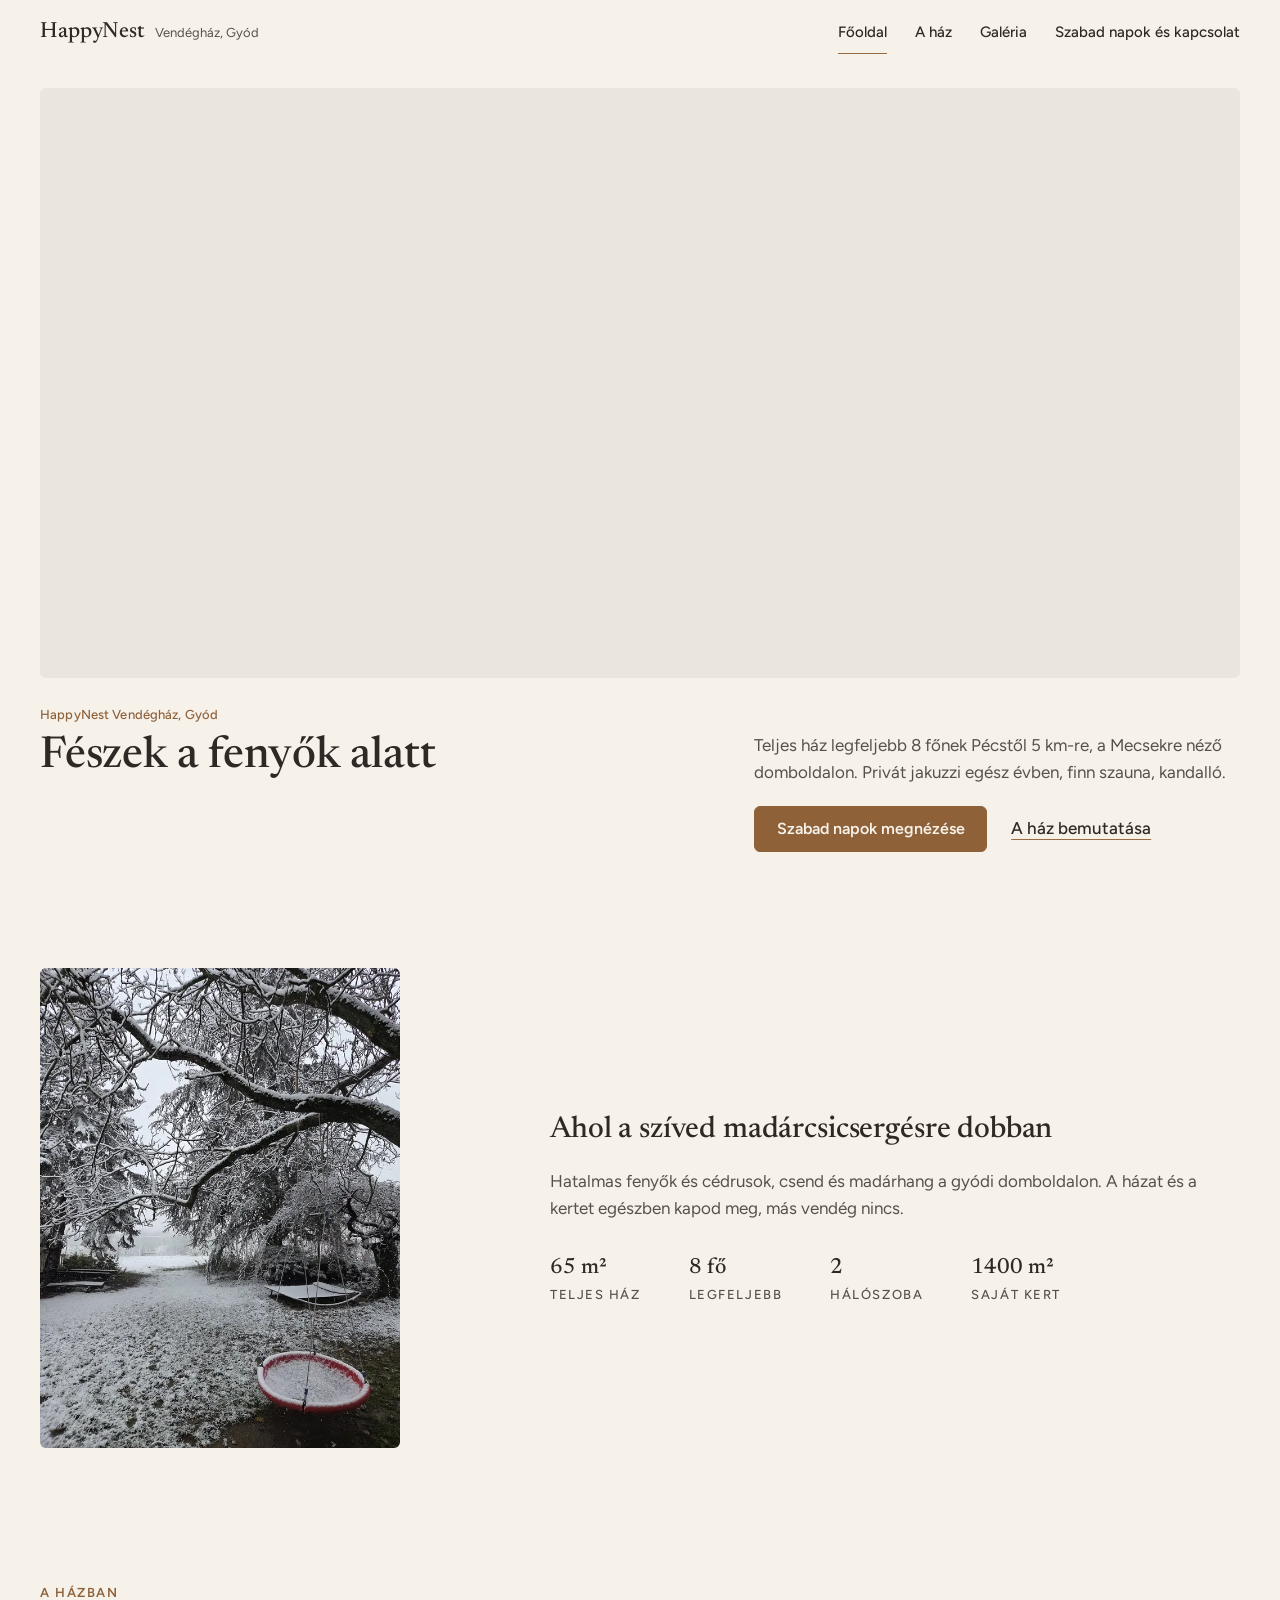
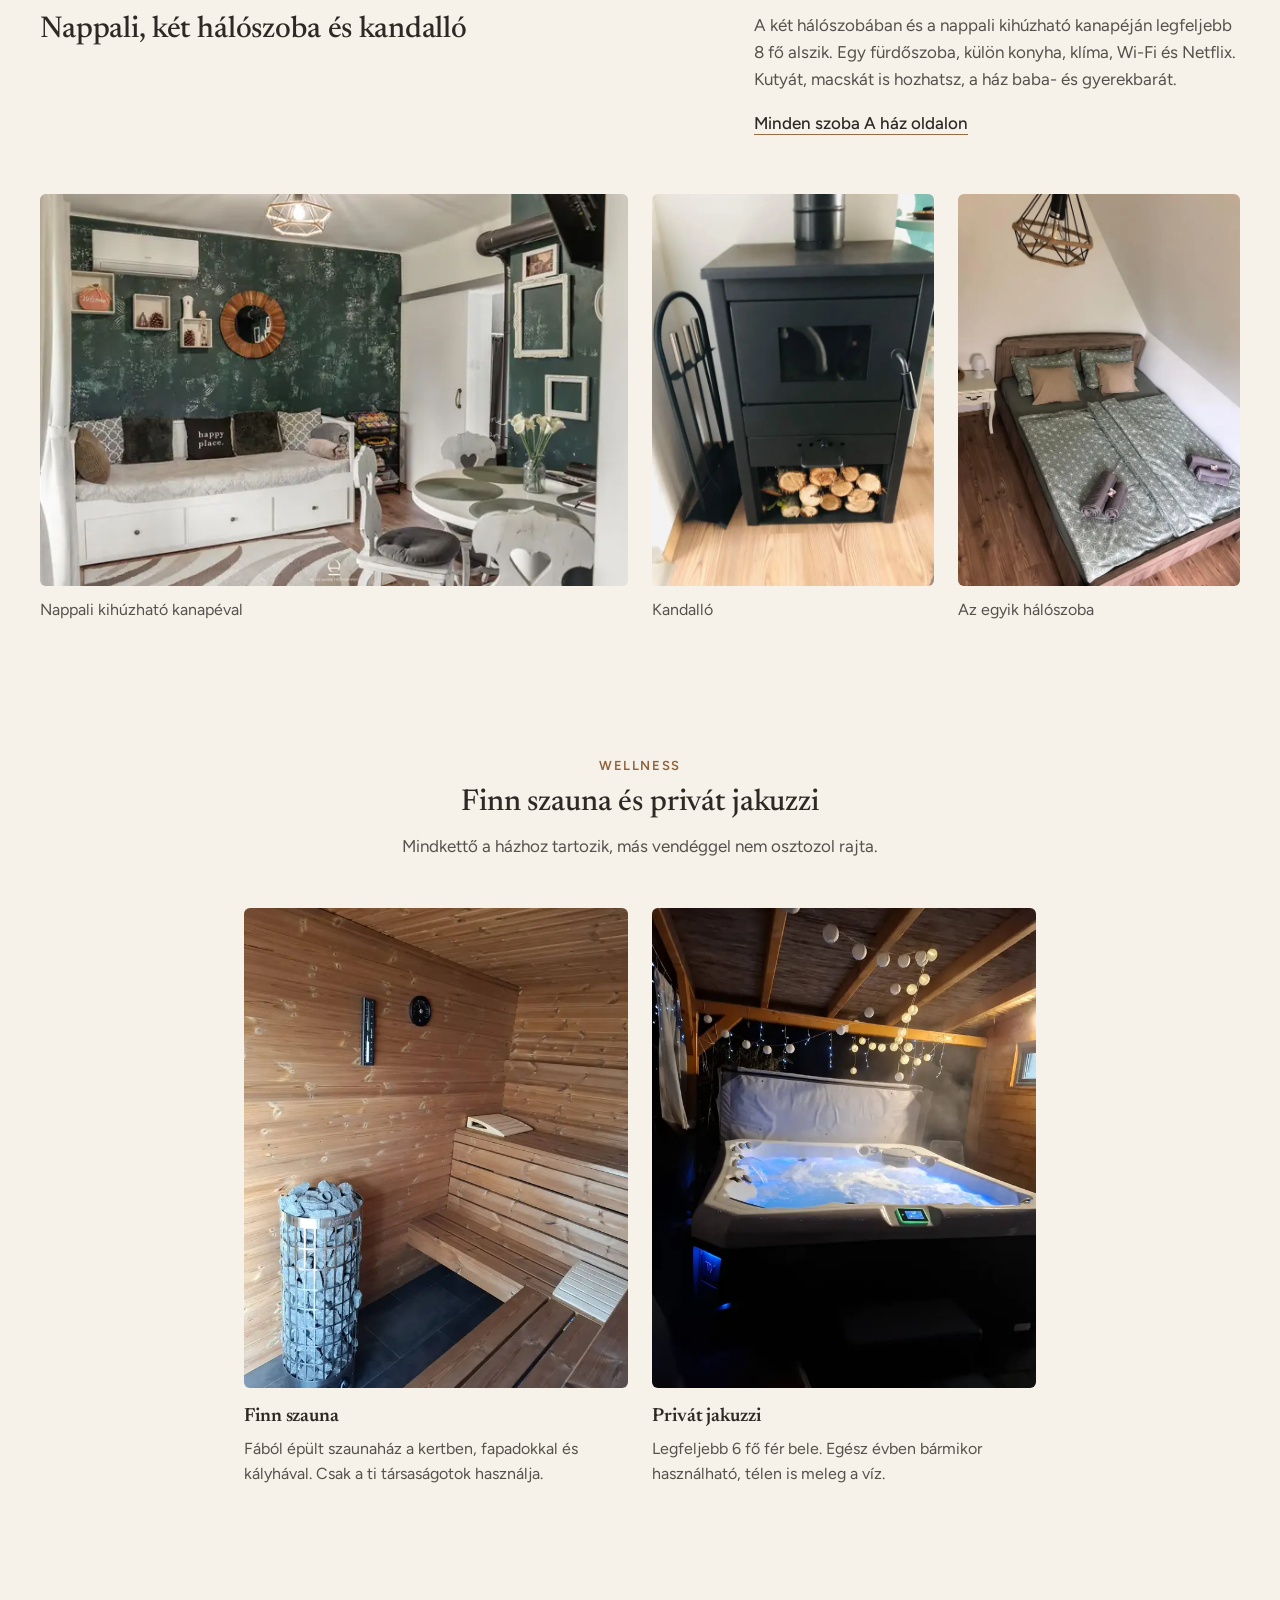
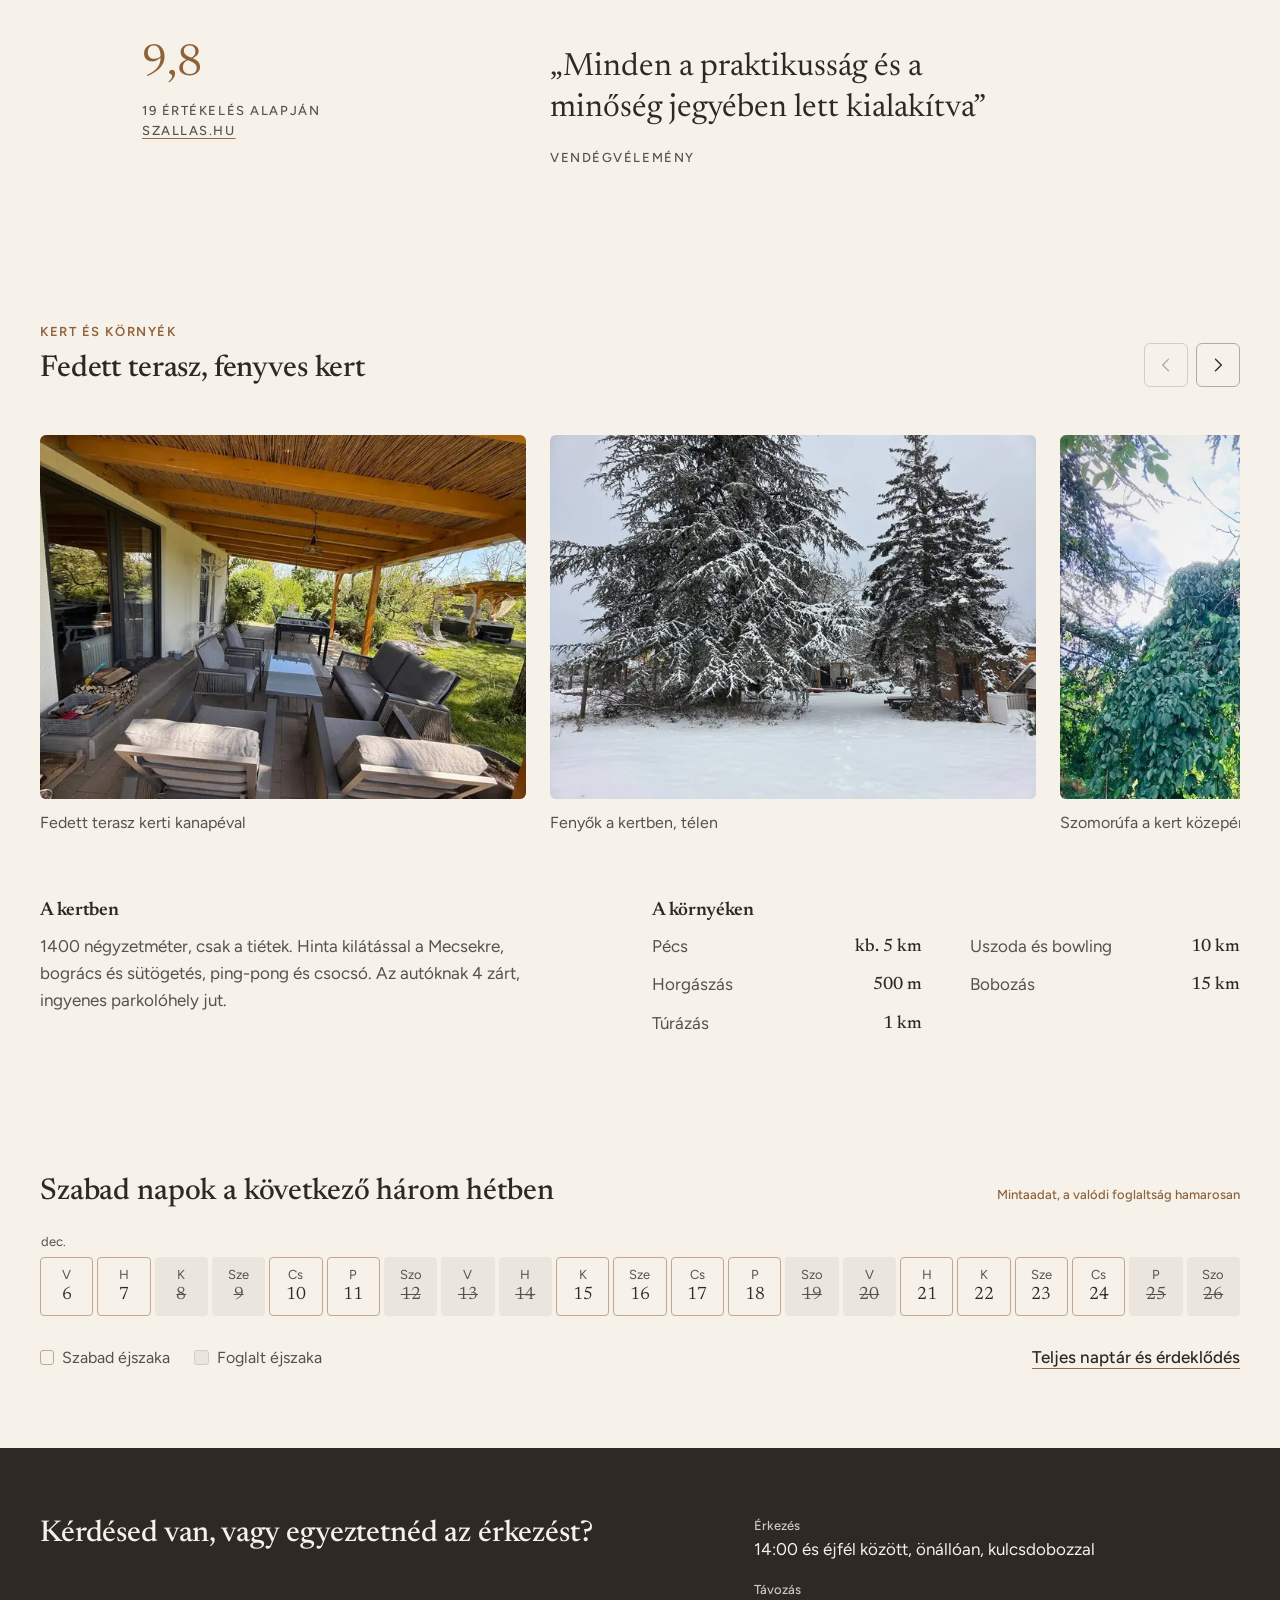
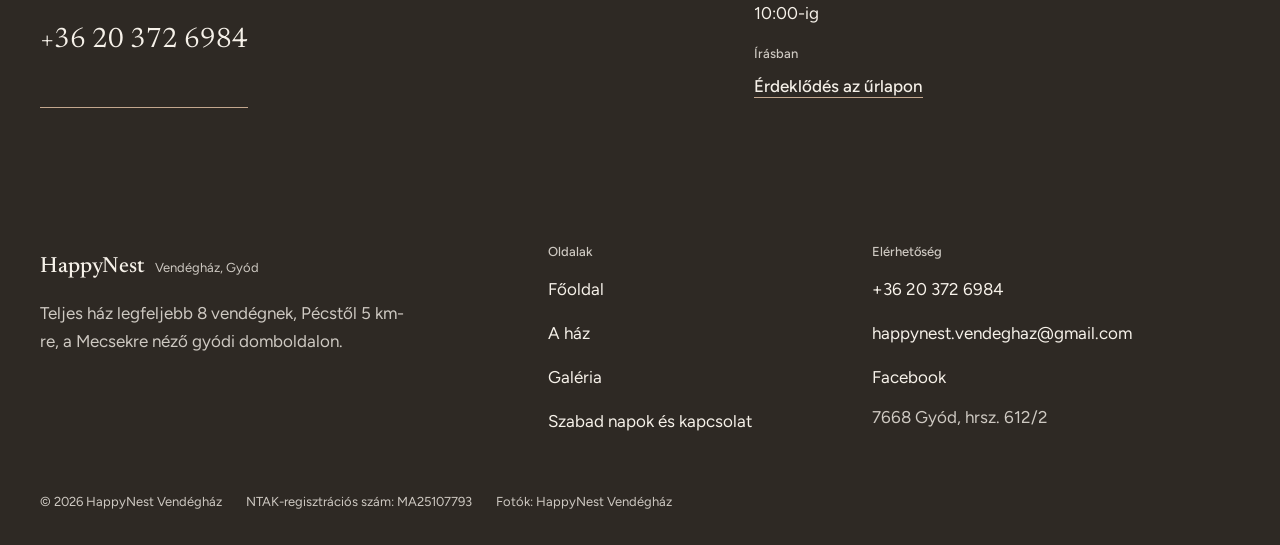
==== commit 0b5a8a40: "HappyNest Vendégház weboldal" ====
--- a/index.html
+++ b/index.html
@@ -4,146 +4,174 @@
 <meta charset="utf-8">
   <meta name="robots" content="noindex, nofollow">
 <meta name="viewport" content="width=device-width, initial-scale=1">
-<script>document.documentElement.className+=' js';</script>
+<script>(function(d){d.className+=' js';try{var p=new URLSearchParams(location.search).get('paletta');if(p&&/^[abc]$/.test(p))sessionStorage.setItem('hn-paletta',p);var s=sessionStorage.getItem('hn-paletta');if(s)d.setAttribute('data-paletta',s)}catch(e){}})(document.documentElement);</script>
 <title>HappyNest Vendégház Gyód · jakuzzi, szauna, Mecsek-kilátás</title>
 <meta name="description" content="Teljes ház 8 főnek Gyódon, Pécstől 5 km-re: privát jakuzzi egész évben, finn szauna, kandalló, 1400 m² kert. Nézd meg a szabad napokat.">
-<!-- canonical: a domain még nyitott. Élesítéskor: <link rel="canonical" href="https://DOMAIN/"> és og:url -->
 <meta property="og:type" content="website">
 <meta property="og:locale" content="hu_HU">
-<meta property="og:title" content="HappyNest Vendégház, Gyód">
-<meta property="og:description" content="Fészek a fenyők alatt: privát jakuzzi egész évben, finn szauna, kandalló, Pécstől 5 km-re.">
-<meta property="og:image" content="media/tel-szaunahaz-1200.webp">
-<meta name="theme-color" content="#EEF0EA">
+<meta property="og:title" content="HappyNest Vendégház Gyód · jakuzzi, szauna, Mecsek-kilátás">
+<meta property="og:description" content="Teljes ház 8 főnek Gyódon, Pécstől 5 km-re: privát jakuzzi egész évben, finn szauna, kandalló, 1400 m² kert. Nézd meg a szabad napokat.">
+<meta property="og:image" content="media/nyito-szeles-1200.webp">
+<meta name="theme-color" content="#F6F1E9">
 <link rel="icon" href="favicon.ico" sizes="any">
 <link rel="apple-touch-icon" href="apple-touch-icon.png">
-<link rel="preload" as="image" href="media/tel-szaunahaz-1440.webp" imagesrcset="media/tel-szaunahaz-640.webp 640w, media/tel-szaunahaz-1200.webp 1200w, media/tel-szaunahaz-1440.webp 1440w" imagesizes="100vw" fetchpriority="high">
-<link rel="stylesheet" href="css/site.css">
+<link rel="stylesheet" href="js/vendor/lenis.css?v=7">
+<link rel="stylesheet" href="css/paletta.css?v=7">
+<link rel="stylesheet" href="css/alap.css?v=7">
+<link rel="stylesheet" href="css/oldalak.css?v=7">
+<link rel="stylesheet" href="css/aloldal.css?v=7">
+</head>
+<body class="p-fo">
+<a class="ugro" href="#tartalom">Ugrás a tartalomra</a>
+<header class="fej" data-fej>
+  <div class="wrap fej__in">
+    <a class="logo" href="index.html"><span class="logo__nev" translate="no">HappyNest</span><span class="logo__hely">Vendégház, Gyód</span></a>
+    <nav class="fej__nav" aria-label="Fő navigáció"><a href="index.html" aria-current="page">Főoldal</a><a href="a-haz.html">A ház</a><a href="galeria.html">Galéria</a><a href="kapcsolat.html">Szabad napok és kapcsolat</a></nav>
+    <button class="fej__menu" type="button" aria-expanded="false" aria-controls="menu" data-menu-nyit>Menü</button>
+  </div>
+</header>
+<div class="menu" id="menu" role="dialog" aria-modal="true" aria-label="Menü" data-menu hidden>
+  <div class="wrap menu__in">
+    <div class="menu__fej"><span class="logo__nev" translate="no">HappyNest</span><button class="fej__menu" type="button" data-menu-zar>Bezár</button></div>
+    <nav aria-label="Mobil navigáció"><ul class="menu__lista"><li><a href="index.html" aria-current="page">Főoldal</a></li><li><a href="a-haz.html">A ház</a></li><li><a href="galeria.html">Galéria</a></li><li><a href="kapcsolat.html">Szabad napok és kapcsolat</a></li></ul></nav>
+    <p class="menu__lab"><a href="tel:+36203726984">+36 20 372 6984</a><a href="mailto:happynest.vendeghaz@gmail.com">happynest.vendeghaz@gmail.com</a></p>
+  </div>
+</div>
+
 <script type="application/ld+json">
 {"@context":"https://schema.org","@graph":[
- {"@type":"LodgingBusiness","@id":"#vendeghaz","name":"HappyNest Vendégház","description":"Teljes ház legfeljebb 8 vendégnek Gyódon, Pécstől 5 km-re, kilátással a Mecsekre. Privát jakuzzi egész évben, finn szauna, kandalló, 1400 m² kert.","telephone":"+36 20 372 6984","email":"happynest.vendeghaz@gmail.com","address":{"@type":"PostalAddress","streetAddress":"hrsz. 612/2","addressLocality":"Gyód","postalCode":"7668","addressCountry":"HU"},"checkinTime":"14:00","checkoutTime":"10:00","petsAllowed":true,"image":"media/tel-szaunahaz-1440.webp","amenityFeature":[{"@type":"LocationFeatureSpecification","name":"Privát jakuzzi","value":true},{"@type":"LocationFeatureSpecification","name":"Finn szauna","value":true},{"@type":"LocationFeatureSpecification","name":"Kandalló","value":true},{"@type":"LocationFeatureSpecification","name":"Wi-Fi","value":true},{"@type":"LocationFeatureSpecification","name":"Klíma","value":true},{"@type":"LocationFeatureSpecification","name":"Ingyenes zárt parkoló","value":true}],"sameAs":["https://www.facebook.com/profile.php?id=100092262921616","https://www.airbnb.hu/rooms/1603705060243031499","https://szallas.hu/happynest-vendeghaz-gyod","https://kirucc.hu/szallashely/happynest-vendeghaz"]},
+ {"@type":"LodgingBusiness","name":"HappyNest Vendégház","description":"Teljes ház legfeljebb 8 vendégnek Gyódon, Pécstől 5 km-re, kilátással a Mecsekre. Privát jakuzzi egész évben, finn szauna, kandalló, 1400 m² kert.","telephone":"+36 20 372 6984","email":"happynest.vendeghaz@gmail.com","address":{"@type":"PostalAddress","streetAddress":"hrsz. 612/2","addressLocality":"Gyód","postalCode":"7668","addressCountry":"HU"},"checkinTime":"14:00","checkoutTime":"10:00","petsAllowed":true,"image":"media/nyito-szeles-1200.webp","sameAs":["https://www.facebook.com/profile.php?id=100092262921616","https://www.airbnb.hu/rooms/1603705060243031499","https://szallas.hu/happynest-vendeghaz-gyod"]},
  {"@type":"WebSite","name":"HappyNest Vendégház","inLanguage":"hu"}
 ]}
 </script>
-</head>
-<body class="p-fo has-photo-top">
-<a class="skip" href="#tartalom">Ugrás a tartalomra</a>
-<header class="nav" id="nav">
-  <div class="wrap nav__in">
-    <a class="logo" href="index.html" aria-current="page"><span class="logo__nev" translate="no">HappyNest</span><span class="logo__hely">Vendégház, Gyód</span></a>
-    <nav class="nav__menu" aria-label="Fő navigáció"><a href="a-haz.html">A ház</a><a href="galeria.html">Galéria</a><a href="kapcsolat.html">Foglaltság és kapcsolat</a><a class="nav__tel" href="tel:+36203726984">+36 20 372 6984</a></nav>
-    <button class="nav__toggle" type="button" aria-expanded="false" aria-controls="menu"><span class="nav__toggle-txt">Menü</span><span class="nav__toggle-ikon" aria-hidden="true"></span></button>
-  </div>
-</header>
-<div class="menu" id="menu" aria-hidden="true">
-  <nav aria-label="Mobil navigáció"><ul class="menu__lista"><li><a href="index.html" aria-current="page">Főoldal</a></li><li><a href="a-haz.html">A ház</a></li><li><a href="galeria.html">Galéria</a></li><li><a href="kapcsolat.html">Foglaltság és kapcsolat</a></li></ul></nav>
-  <div class="menu__lab"><a href="tel:+36203726984">+36 20 372 6984</a><a href="mailto:happynest.vendeghaz@gmail.com">happynest.vendeghaz@gmail.com</a></div>
-</div>
 <main id="tartalom">
 
-  <section class="hero" data-hero aria-labelledby="hero-cim">
-    <div class="hero__kep"><img src="media/tel-szaunahaz-1200.webp" srcset="media/tel-szaunahaz-640.webp 640w, media/tel-szaunahaz-1200.webp 1200w, media/tel-szaunahaz-1440.webp 1440w" sizes="100vw" width="1440" height="1920" alt="Havas udvar a faházzal, mellette a jakuzzi, körben fenyők" decoding="async" fetchpriority="high" loading="eager"></div>
-    <div class="wrap hero__in" data-on-photo>
-      <h1 class="hero__h" id="hero-cim"><span class="hero__kick">HappyNest Vendégház, Gyód</span><span class="ln"><span>Fészek</span></span> <span class="ln ln--2"><span>a fenyők alatt</span></span></h1>
-      <div class="hero__panel">
-        <p class="hero__lead">Teljes ház Pécstől 5 km-re, a Mecsekre néző domboldalon. Privát jakuzzi egész évben, finn szauna, kandalló.</p>
-        <div class="hero__cta"><a class="btn" href="kapcsolat.html#foglaltsag">Szabad napok megnézése</a><a class="lnk" href="a-haz.html">A ház bemutatása</a></div>
-      </div>
-      <ul class="hero__tenyek" aria-label="A ház röviden">
-        <li><b>65 m²</b>teljes ház</li>
-        <li><b>8 fő</b>legfeljebb</li>
-        <li><b>2</b>hálószoba</li>
-        <li><b>1400 m²</b>saját kert</li>
-      </ul>
-    </div>
-  </section>
-
-  <section class="feszek" aria-labelledby="feszek-cim">
-    <div class="wrap g12">
-      <h2 class="feszek__mondat" id="feszek-cim" data-reveal>Ahol a szíved <span class="beh">madárcsicsergésre dobban</span></h2>
-      <p class="feszek__forras lead halk" data-reveal>Hatalmas fenyők és cédrusok, 1400 négyzetméteres saját kert, a domboldalról kilátás a Mecsekre. A házat egészben kapod meg, csak a tiéd és a társaságodé.</p>
-      <figure class="feszek__kep" data-reveal><img src="media/feszek-hinta-1200.webp" srcset="media/feszek-hinta-640.webp 640w, media/feszek-hinta-1200.webp 1200w, media/feszek-hinta-1350.webp 1350w" sizes="(max-width: 899px) 92vw, 36vw" width="1350" height="1800" alt="Havas kert, a nagy fa ágán piros fészekhinta" decoding="async" loading="lazy"></figure>
-      <div class="feszek__tenyek" data-reveal>
-        <dl class="tenytabla">
-          <dt>65 m²</dt><dd>teljes ház, nappali kihúzható kanapéval</dd>
-          <dt>8 fő</dt><dd>legfeljebb ennyi vendég</dd>
-          <dt>2</dt><dd>hálószoba és egy fürdőszoba</dd>
-          <dt>1400 m²</dt><dd>saját kert fenyőkkel és cédrusokkal</dd>
-          <dt>4</dt><dd>zárt, ingyenes parkolóhely</dd>
+  <section class="nyito" aria-labelledby="nyito-cim" data-elso>
+    <div class="wrap nyito__in">
+      <figure class="nyito__kep">
+        <picture>
+          <source media="(max-width: 760px)" srcset="media/nyito-allo-900.webp 900w, media/nyito-allo-1200.webp 1200w" sizes="calc(100vw - 2.5rem)" width="1200" height="1500">
+          <img src="media/nyito-szeles-1800.webp" srcset="media/nyito-szeles-1200.webp 1200w, media/nyito-szeles-1800.webp 1800w, media/nyito-szeles-2400.webp 2400w, media/nyito-szeles-3000.webp 3000w" sizes="(max-width: 1264px) calc(100vw - 4rem), 1200px" width="3000" height="1500" alt="Havas udvar a fenyő alatt: a fából épült szaunaház, mellette a lefedett jakuzzi" decoding="async" loading="eager" fetchpriority="high">
+        </picture>
+      </figure>
+      <div class="nyito__szoveg racs">
+        <h1 class="nyito__cim" id="nyito-cim"><span class="cimke">HappyNest Vendégház, Gyód </span>Fészek a fenyők alatt</h1>
+        <div class="nyito__jobb">
+          <p class="lead">Teljes ház legfeljebb 8 főnek Pécstől 5 km-re, a Mecsekre néző domboldalon. Privát jakuzzi egész évben, finn szauna, kandalló.</p>
+          <div class="sorgomb"><a class="gomb" href="kapcsolat.html#foglaltsag">Szabad napok megnézése</a><a class="lnk" href="a-haz.html">A ház bemutatása</a></div>
+        </div>
+      </div>
+    </div>
+  </section>
+
+  <section class="feszek sz" aria-labelledby="feszek-cim">
+    <div class="wrap racs">
+      <figure class="feszek__kep" data-r><img src="media/feszek-hinta-1200.webp" srcset="media/feszek-hinta-640.webp 640w, media/feszek-hinta-1200.webp 1200w, media/feszek-hinta-1350.webp 1350w" sizes="(max-width: 760px) calc(100vw - 2.5rem), 360px" width="1350" height="1800" alt="Havas kert, a nagy fa ágán piros fészekhinta" decoding="async" loading="lazy"></figure>
+      <div class="feszek__szoveg" data-r>
+        <h2 id="feszek-cim">Ahol a szíved madárcsicsergésre dobban</h2>
+        <p class="lead">Hatalmas fenyők és cédrusok, csend és madárhang a gyódi domboldalon. A házat és a kertet egészben kapod meg, más vendég nincs.</p>
+        <dl class="tenysor">
+          <div><dt>65 m²</dt><dd>teljes ház</dd></div>
+          <div><dt>8 fő</dt><dd>legfeljebb</dd></div>
+          <div><dt>2</dt><dd>hálószoba</dd></div>
+          <div><dt>1400 m²</dt><dd>saját kert</dd></div>
         </dl>
-        <p class="ertekeles"><span class="ertekeles__szam">9,8</span><span>a <a href="https://szallas.hu/happynest-vendeghaz-gyod" rel="noopener">szallas.hu</a> vendégértékelése, 19 értékelés alapján</span></p>
-      </div>
-    </div>
-  </section>
-
-  <section class="nap" id="egy-nap" aria-labelledby="nap-cim" data-egynap>
-    <div class="wrap g12 nap__fej">
-      <h2 class="d3" id="nap-cim">Egy nap a fészekben</h2>
-      <p class="lead">Délután megérkezel, este a jakuzziban ülsz, reggel ráérsz. Így telik egy nap a házban.</p>
-    </div>
-
-    <article class="fej fej--delutan" data-tonus="vilagos" aria-labelledby="f1">
-      <div class="wrap g12">
-        <p class="fej__ido" aria-hidden="true">Délután</p>
-        <figure class="fej__kep"><img src="media/terasz-1200.webp" srcset="media/terasz-640.webp 640w, media/terasz-1200.webp 1200w, media/terasz-1920.webp 1920w" sizes="(max-width: 899px) 100vw, 64vw" width="1920" height="1440" alt="Fedett terasz kerti kanapéval, mögötte a zöld kert" decoding="async" loading="lazy"></figure>
-        <div class="fej__szoveg">
-          <h3 id="f1">Megérkezel, kiülsz a teraszra</h3>
-          <p>Érkezés 14:00 és éjfél között, a kulcs a kulcsdobozban vár. A fedett terasz a tiéd, előtte a kert hintával, bográccsal, ping-ponggal és csocsóval.</p>
-        </div>
-      </div>
-    </article>
-
-    <article class="fej fej--alkonyat" data-tonus="vilagos" aria-labelledby="f2">
-      <div class="wrap g12">
-        <p class="fej__ido" aria-hidden="true">Alkonyat</p>
-        <figure class="fej__kep"><img src="media/szauna-padok-1200.webp" srcset="media/szauna-padok-640.webp 640w, media/szauna-padok-1200.webp 1200w, media/szauna-padok-1920.webp 1920w" sizes="(max-width: 899px) 100vw, 55vw" width="1920" height="1440" alt="Finn szauna fapadokkal, a sarokban a kályha" decoding="async" loading="lazy"></figure>
-        <div class="fej__szoveg">
-          <h3 id="f2">Finn szauna</h3>
-          <p>Ahogy lemegy a nap, bemelegszik a szauna. A gőz után jólesik egy kör a hűvös kertben.</p>
-        </div>
-      </div>
-    </article>
-
-    <article class="fej fej--este" data-tonus="sotet" aria-labelledby="f3">
-      <div class="wrap g12">
-        <figure class="fej__kep"><img src="media/jakuzzi-este-1200.webp" srcset="media/jakuzzi-este-640.webp 640w, media/jakuzzi-este-1200.webp 1200w, media/jakuzzi-este-1440.webp 1440w" sizes="(max-width: 899px) 78vw, 30vw" width="1440" height="1920" alt="Kék fényű, gőzölgő jakuzzi este, fölötte fényfüzér" decoding="async" loading="lazy"></figure>
-        <div class="fej__szoveg">
-          <h3 id="f3">Jakuzzi, egész évben</h3>
-          <p>Privát jakuzzi legfeljebb 6 főnek, nyáron és télen, éjjel-nappal. Akkor is meleg vízbe ülsz, ha kint esik a hó.</p>
-        </div>
-        <p class="fej__ido" aria-hidden="true">Este</p>
-      </div>
-    </article>
-
-    <article class="fej fej--ejjel" data-tonus="sotet" aria-labelledby="f4">
-      <div class="wrap g12">
-        <p class="fej__ido" aria-hidden="true">Éjjel</p>
-        <div class="fej__szoveg">
-          <h3 id="f4">Bent pattog a tűz</h3>
-          <p>Kint hideg van, bent ég a kandalló. A ház kisállatbarát, a kutyát és a macskát is hozhatod, ahogy a babát és a gyerekeket is.</p>
-        </div>
-        <figure class="fej__kep lampa" data-reveal><img src="media/ejjeli-haz-1200.webp" srcset="media/ejjeli-haz-640.webp 640w, media/ejjeli-haz-1200.webp 1200w, media/ejjeli-haz-1920.webp 1920w" sizes="(max-width: 899px) 100vw, 56vw" width="1920" height="1440" alt="Havas éjszakában kivilágított A-ház a fenyők között" decoding="async" loading="lazy"></figure>
-      </div>
-    </article>
-
-    <article class="fej fej--reggel" data-tonus="vilagos" aria-labelledby="f5">
-      <div class="wrap g12">
-        <figure class="fej__kep"><img src="media/haloszoba-reggel-1200.webp" srcset="media/haloszoba-reggel-640.webp 640w, media/haloszoba-reggel-1200.webp 1200w, media/haloszoba-reggel-1440.webp 1440w" sizes="(max-width: 899px) 78vw, 30vw" width="1440" height="1920" alt="Világos hálószoba zöld pöttyös ágyneművel" decoding="async" loading="lazy"></figure>
-        <p class="fej__ido" aria-hidden="true">Reggel</p>
-        <div class="fej__szoveg">
-          <h3 id="f5">Két hálószoba, ráérős reggel</h3>
-          <p>Két hálószoba, a nappaliban kihúzható kanapé, így nyolcan is elfértek. Távozás reggel 10 óráig.</p>
-        </div>
-      </div>
-    </article>
-  </section>
-
-  <section class="szabad" aria-labelledby="szabad-cim">
+      </div>
+    </div>
+  </section>
+
+  <section class="haz sz" aria-labelledby="haz-cim">
+    <div class="wrap">
+      <div class="haz__fej racs">
+        <h2 id="haz-cim"><span class="kicker">A házban </span>Nappali, két hálószoba és kandalló</h2>
+        <div class="haz__lead">
+          <p class="lead">A két hálószobában és a nappali kihúzható kanapéján legfeljebb 8 fő alszik. Egy fürdőszoba, külön konyha, klíma, Wi-Fi és Netflix. Kutyát, macskát is hozhatsz, a ház baba- és gyerekbarát.</p>
+          <a class="lnk" href="a-haz.html">Minden szoba A ház oldalon</a>
+        </div>
+      </div>
+      <div class="mozaik" data-r>
+        <figure class="m m--nagy"><div class="kp"><img src="media/nappali-1200.webp" srcset="media/nappali-640.webp 640w, media/nappali-1200.webp 1200w, media/nappali-1920.webp 1920w" sizes="(max-width: 760px) calc(100vw - 2.5rem), 588px" width="1920" height="1280" alt="Nappali sötétzöld fallal, fehér kanapéval és kerek tükörrel" decoding="async" loading="lazy"></div><figcaption>Nappali kihúzható kanapéval</figcaption></figure>
+        <figure class="m m--kis"><div class="kp"><img src="media/kandallo-1200.webp" srcset="media/kandallo-640.webp 640w, media/kandallo-1200.webp 1200w, media/kandallo-1440.webp 1440w" sizes="(max-width: 760px) calc(50vw - 1.625rem), 300px" width="1440" height="1920" alt="Fekete kandalló üvegajtóval, előtte tűzifa" decoding="async" loading="lazy"></div><figcaption>Kandalló</figcaption></figure>
+        <figure class="m m--kis"><div class="kp"><img src="media/haloszoba-reggel-1200.webp" srcset="media/haloszoba-reggel-640.webp 640w, media/haloszoba-reggel-1200.webp 1200w, media/haloszoba-reggel-1440.webp 1440w" sizes="(max-width: 760px) calc(50vw - 1.625rem), 300px" width="1440" height="1920" alt="Világos hálószoba zöld pöttyös ágyneművel" decoding="async" loading="lazy"></div><figcaption>Az egyik hálószoba</figcaption></figure>
+      </div>
+    </div>
+  </section>
+
+  <section class="wellness-f sz" aria-labelledby="wellness-cim">
+    <div class="wrap racs">
+      <div class="wellness-f__fej">
+        <h2 id="wellness-cim"><span class="kicker">Wellness </span>Finn szauna és privát jakuzzi</h2>
+        <p class="lead">Mindkettő a házhoz tartozik, más vendéggel nem osztozol rajta.</p>
+      </div>
+      <article class="wp wp--1" aria-labelledby="wp1" data-r>
+        <div class="kp"><img src="media/szauna-kalyha-1200.webp" srcset="media/szauna-kalyha-640.webp 640w, media/szauna-kalyha-1200.webp 1200w, media/szauna-kalyha-1440.webp 1440w" sizes="(max-width: 760px) calc(100vw - 2.5rem), 384px" width="1440" height="1920" alt="Finn szauna belülről: kőkályha, mögötte fapadok" decoding="async" loading="lazy"></div>
+        <h3 id="wp1">Finn szauna</h3>
+        <p>Fából épült szaunaház a kertben, fapadokkal és kályhával. Csak a ti társaságotok használja.</p>
+      </article>
+      <article class="wp wp--2" aria-labelledby="wp2" data-r>
+        <div class="kp"><img class="kp-jakuzzi" src="media/jakuzzi-este-1200.webp" srcset="media/jakuzzi-este-640.webp 640w, media/jakuzzi-este-1200.webp 1200w, media/jakuzzi-este-1440.webp 1440w" sizes="(max-width: 760px) calc(100vw - 2.5rem), 384px" width="1440" height="1920" alt="Gőzölgő jakuzzi a fa tető alatt, fölötte fényfüzér" decoding="async" loading="lazy"></div>
+        <h3 id="wp2">Privát jakuzzi</h3>
+        <p>Legfeljebb 6 fő fér bele. Egész évben bármikor használható, télen is meleg a víz.</p>
+      </article>
+    </div>
+  </section>
+
+  <section class="velemeny sz" aria-labelledby="velemeny-cim">
+    <div class="wrap racs">
+      <h2 class="sr-only" id="velemeny-cim">Vendégértékelés</h2>
+      <div class="velemeny__ertek" data-r>
+        <p class="velemeny__szam">9,8</p>
+        <p class="velemeny__forras">19 értékelés alapján<br>
+        <a class="be" href="https://szallas.hu/happynest-vendeghaz-gyod" rel="noopener">szallas.hu</a></p>
+      </div>
+      <figure class="velemeny__idezet" data-r>
+        <blockquote><p>„Minden a praktikusság és a minőség jegyében lett kialakítva”</p></blockquote>
+        <figcaption>Vendégvélemény</figcaption>
+      </figure>
+    </div>
+  </section>
+
+  <section class="kert sz" aria-labelledby="kert-cim">
+    <div class="wrap">
+      <div class="kert__fej">
+        <h2 id="kert-cim"><span class="kicker">Kert és környék </span>Fedett terasz, fenyves kert</h2>
+        <div class="kepsor__gombok" data-kepsor-gombok hidden>
+          <button type="button" class="kepsor__gomb" data-kepsor-elozo aria-controls="kepsor" aria-label="Előző kép"><svg viewBox="0 0 24 24" width="20" height="20" aria-hidden="true" focusable="false"><path d="M15 5l-7 7 7 7" fill="none" stroke="currentColor" stroke-width="1.6" stroke-linecap="round" stroke-linejoin="round"/></svg></button>
+          <button type="button" class="kepsor__gomb" data-kepsor-kovetkezo aria-controls="kepsor" aria-label="Következő kép"><svg viewBox="0 0 24 24" width="20" height="20" aria-hidden="true" focusable="false"><path d="M9 5l7 7-7 7" fill="none" stroke="currentColor" stroke-width="1.6" stroke-linecap="round" stroke-linejoin="round"/></svg></button>
+        </div>
+      </div>
+      <div class="kepsor" id="kepsor" role="region" aria-label="A kert képei, oldalra görgethető" tabindex="0" data-kepsor><ul class="kepsor__lista">
+        <li><figure><div class="kp"><img src="media/terasz-1200.webp" srcset="media/terasz-640.webp 640w, media/terasz-1200.webp 1200w, media/terasz-1920.webp 1920w" sizes="(max-width: 760px) 72vw, 486px" width="1920" height="1440" alt="Fedett terasz kerti kanapéval, mögötte a zöld kert" decoding="async" loading="lazy"></div><figcaption>Fedett terasz kerti kanapéval</figcaption></figure></li>
+        <li><figure><div class="kp"><img src="media/tel-fenyok-1200.webp" srcset="media/tel-fenyok-640.webp 640w, media/tel-fenyok-1200.webp 1200w, media/tel-fenyok-1920.webp 1920w" sizes="(max-width: 760px) 72vw, 486px" width="1920" height="1440" alt="Havas fenyők a kertben" decoding="async" loading="lazy"></div><figcaption>Fenyők a kertben, télen</figcaption></figure></li>
+        <li><figure><div class="kp"><img class="kp-fa" src="media/kert-fa-1200.webp" srcset="media/kert-fa-640.webp 640w, media/kert-fa-1200.webp 1200w, media/kert-fa-1534.webp 1534w" sizes="(max-width: 760px) 72vw, 486px" width="1534" height="1711" alt="Nagy szomorúfa a kertben, mögötte kék ég" decoding="async" loading="lazy"></div><figcaption>Szomorúfa a kert közepén</figcaption></figure></li>
+        <li><figure><div class="kp"><img src="media/tel-havazas-1200.webp" srcset="media/tel-havazas-640.webp 640w, media/tel-havazas-1200.webp 1200w, media/tel-havazas-1920.webp 1920w" sizes="(max-width: 760px) 72vw, 486px" width="1920" height="1440" alt="Fából épült szaunaház a havas kertben" decoding="async" loading="lazy"></div><figcaption>A szaunaház havazásban</figcaption></figure></li>
+      </ul></div>
+      <div class="kert__szoveg racs">
+        <div class="kert__bal" data-r>
+          <h3>A kertben</h3>
+          <p>1400 négyzetméter, csak a tiétek. Hinta kilátással a Mecsekre, bogrács és sütögetés, ping-pong és csocsó. Az autóknak 4 zárt, ingyenes parkolóhely jut.</p>
+        </div>
+        <div class="kert__jobb" data-r>
+          <h3>A környéken</h3>
+          <dl class="tav-lista">
+            <div><dt>Pécs</dt><dd>kb. 5 km</dd></div>
+            <div><dt>Horgászás</dt><dd>500 m</dd></div>
+            <div><dt>Túrázás</dt><dd>1 km</dd></div>
+            <div><dt>Uszoda és bowling</dt><dd>10 km</dd></div>
+            <div><dt>Bobozás</dt><dd>15 km</dd></div>
+          </dl>
+        </div>
+      </div>
+    </div>
+  </section>
+
+  <section class="szabad sz" aria-labelledby="szabad-cim" data-hn-sav>
     <div class="wrap">
       <div class="szabad__fej">
-        <h2 class="d3" id="szabad-cim">Szabad napok a következő három hétben</h2>
-        <p class="minta-jel" data-minta-jel hidden>Mintaadat, a valódi foglaltság hamarosan</p>
-      </div>
-      <ol class="napsav" data-hn-mini="21" aria-label="A következő 21 nap foglaltsága"></ol>
+        <h2 id="szabad-cim">Szabad napok a következő három hétben</h2>
+        <p class="minta-jel" data-minta-jel data-allapot="minta" hidden>Mintaadat, a valódi foglaltság hamarosan</p>
+      </div>
+      <ol class="sav" data-hn-mini="21" aria-label="A következő 21 nap foglaltsága"></ol>
       <div class="szabad__lab">
         <p class="jelmag"><span><i aria-hidden="true"></i>Szabad éjszaka</span><span><i class="f" aria-hidden="true"></i>Foglalt éjszaka</span></p>
         <a class="lnk" href="kapcsolat.html#foglaltsag">Teljes naptár és érdeklődés</a>
@@ -151,47 +179,38 @@
     </div>
   </section>
 
-  <section class="zaro dark" aria-labelledby="zaro-cim">
-    <div class="wrap g12">
-      <h2 class="zaro__kerdes d4" id="zaro-cim">Kérdésed van, vagy egyeztetnéd az érkezést? Hívj bátran.</h2>
+  <section class="zaro sotet sz" aria-labelledby="zaro-cim">
+    <div class="wrap racs">
+      <h2 class="zaro__cim" id="zaro-cim">Kérdésed van, vagy egyeztetnéd az érkezést?</h2>
       <a class="zaro__tel" href="tel:+36203726984">+36 20 372 6984</a>
-      <dl class="zaro__also">
-        <div><dt>E-mail</dt><dd><a href="mailto:happynest.vendeghaz@gmail.com">happynest.vendeghaz@gmail.com</a></dd></div>
-        <div><dt>Cím</dt><dd>7668 Gyód, hrsz. 612/2</dd></div>
-        <div><dt>Érkezés és távozás</dt><dd>14:00 és éjfél között, 10:00-ig</dd></div>
+      <dl class="zaro__adat">
+        <div><dt>Érkezés</dt><dd>14:00 és éjfél között, önállóan, kulcsdobozzal</dd></div>
+        <div><dt>Távozás</dt><dd>10:00-ig</dd></div>
+        <div><dt>Írásban</dt><dd><a class="lnk" href="kapcsolat.html#erdeklodes">Érdeklődés az űrlapon</a></dd></div>
       </dl>
     </div>
   </section>
 </main>
+
 <footer class="lab">
-  <div class="wrap">
-    <div class="lab__fo">
-      <div class="lab__marka">
-        <a class="logo" href="index.html"><span class="logo__nev" translate="no">HappyNest</span><span class="logo__hely">Vendégház, Gyód</span></a>
-        <p>Teljes ház legfeljebb 8 vendégnek, Pécstől 5 km-re, a Mecsekre néző gyódi domboldalon.</p>
-      </div>
-      <nav class="lab__nav" aria-label="Lábléc navigáció">
-        <h2>Oldalak</h2>
-        <ul><li><a href="index.html">Főoldal</a></li><li><a href="a-haz.html">A ház</a></li><li><a href="galeria.html">Galéria</a></li><li><a href="kapcsolat.html">Foglaltság és kapcsolat</a></li></ul>
-      </nav>
-      <div class="lab__adat">
-        <h2>Elérhetőség</h2>
-        <ul>
-          <li><a href="tel:+36203726984">+36 20 372 6984</a></li>
-          <li><a href="mailto:happynest.vendeghaz@gmail.com">happynest.vendeghaz@gmail.com</a></li>
-          <li><a href="https://www.facebook.com/profile.php?id=100092262921616" rel="noopener">Facebook</a></li>
-        </ul>
-        <p class="halk-s">7668 Gyód, hrsz. 612/2</p>
-      </div>
-    </div>
-    <div class="lab__also"><span>© 2026 HappyNest Vendégház</span><span>NTAK-regisztrációs szám: MA25107793</span><span>Fotók: HappyNest Vendégház</span></div>
+  <div class="wrap lab__in">
+    <div class="lab__marka">
+      <p class="logo"><span class="logo__nev" translate="no">HappyNest</span><span class="logo__hely">Vendégház, Gyód</span></p>
+      <p>Teljes ház legfeljebb 8 vendégnek, Pécstől 5 km-re, a Mecsekre néző gyódi domboldalon.</p>
+    </div>
+    <nav class="lab__nav" aria-label="Lábléc navigáció"><h2>Oldalak</h2><ul><li><a href="index.html">Főoldal</a></li><li><a href="a-haz.html">A ház</a></li><li><a href="galeria.html">Galéria</a></li><li><a href="kapcsolat.html">Szabad napok és kapcsolat</a></li></ul></nav>
+    <div class="lab__adat">
+      <h2>Elérhetőség</h2>
+      <ul><li><a href="tel:+36203726984">+36 20 372 6984</a></li><li><a href="mailto:happynest.vendeghaz@gmail.com">happynest.vendeghaz@gmail.com</a></li><li><a href="https://www.facebook.com/profile.php?id=100092262921616" rel="noopener">Facebook</a></li></ul>
+      <p>7668 Gyód, hrsz. 612/2</p>
+    </div>
   </div>
+  <div class="wrap lab__also"><span>© 2026 HappyNest Vendégház</span><span>NTAK-regisztrációs szám: MA25107793</span><span>Fotók: HappyNest Vendégház</span></div>
 </footer>
-<script src="js/vendor/gsap.min.js" defer></script>
-<script src="js/vendor/ScrollTrigger.min.js" defer></script>
-<script src="js/vendor/lenis.min.js" defer></script>
-<script src="data/foglaltsag-minta.js" defer></script>
-<script src="js/foglaltsag.js" defer></script>
-<script src="js/site.js" defer></script>
+<script src="data/minta.js?v=7" defer></script>
+<script src="js/naptar.js?v=7" defer></script>
+<script src="js/kepsor.js?v=7" defer></script>
+<script src="js/hn.js?v=7" defer></script>
 </body>
 </html>
+
--- a/js/vendor/lenis.css
+++ b/js/vendor/lenis.css
@@ -0,0 +1,26 @@
+html.lenis,
+html.lenis body {
+  height: auto;
+}
+
+.lenis:not(.lenis-autoToggle).lenis-stopped {
+  overflow: clip;
+}
+
+.lenis [data-lenis-prevent],
+.lenis [data-lenis-prevent-wheel],
+.lenis [data-lenis-prevent-touch],
+.lenis [data-lenis-prevent-vertical],
+.lenis [data-lenis-prevent-horizontal] {
+  overscroll-behavior: contain;
+}
+
+.lenis.lenis-smooth iframe {
+  pointer-events: none;
+}
+
+.lenis.lenis-autoToggle {
+  transition-property: overflow;
+  transition-duration: 1ms;
+  transition-behavior: allow-discrete;
+}
--- a/css/paletta.css
+++ b/css/paletta.css
@@ -0,0 +1,35 @@
+/* HappyNest v5 · paletták. Mindhárom ugyanazokat a szerepeket tölti ki:
+   alap = lap háttere, szoveg = szöveg és a sötét szakasz háttere, akcent = az egyetlen kiemelő szín,
+   akcent-sz = az akcent szövegre és kitöltésre biztonságos árnyalata (≥ 4,5:1 az alapon és az alappal).
+   Az (A) és a (C) akcentje eleve elég sötét, ezért ott a kettő azonos. A (B) #9A6B43 akcentje az alapon
+   csak 4,1:1, ezért szövegnél és kitöltésnél #8E6139 lép a helyére (4,8:1).
+   A többi szín ugyanebből a háromból kevert árnyalat (sRGB keverés, kiszámítva:
+   Claude tesztelés\happynest-v5-2026-11-19\paletta-szamol.py), új színt nem vezet be.
+
+   A VÁLASZTÁS (2026-11-19, Levente): (B) natúr fa és len. A VÁLASZTÁS EGY SOR: az alábbi „AKTÍV PALETTA” sorban írd át az összes „a-” előtagot „b-”-re vagy „c-”-re
+   (egy keresés-csere ebben az egy sorban).
+   s-akcent = az akcent a sötét szakaszon (B: #C3A78E, 6,3:1 a #2E2924-en).
+   Előnézet csere nélkül: index.html?paletta=b (a böngészőfül bezárásáig megmarad; ?paletta=a visszaállít). */
+
+:root{
+  /* (A) erdei zsálya */
+  --a-alap:#F4F2EC;--a-szoveg:#23302A;--a-akcent:#4F6B57;--a-akcent-sz:#4F6B57;
+  --a-felulet:#E7E6E0;--a-halk:#4D5751;--a-vonal:#CECFC9;--a-s-halk:#CACBC5;--a-s-vonal:#515B55;--a-akcent-hatar:#99A89A;--a-akcent-halvany:#D3D7CE;--a-gomb-hover:#496351;--a-mezo-hatar:#ABAEA8;--a-s-akcent:#99A89A;
+  /* (B) natúr fa és len */
+  --b-alap:#F6F1E9;--b-szoveg:#2E2924;--b-akcent:#9A6B43;--b-akcent-sz:#8E6139;
+  --b-felulet:#EAE5DD;--b-halk:#56514B;--b-vonal:#D2CDC6;--b-s-halk:#CEC9C2;--b-s-vonal:#5A554F;--b-akcent-hatar:#C3A78E;--b-akcent-halvany:#E4D6C8;--b-gomb-hover:#815936;--b-mezo-hatar:#B0ABA4;--b-s-akcent:#C3A78E;
+  /* (C) kék óra */
+  --c-alap:#F3F4F5;--c-szoveg:#1F2933;--c-akcent:#3D5A73;--c-akcent-sz:#3D5A73;
+  --c-felulet:#E6E8E9;--c-halk:#49525A;--c-vonal:#CDCFD2;--c-s-halk:#C9CBCE;--c-s-vonal:#4E565E;--c-akcent-hatar:#8F9FAE;--c-akcent-halvany:#CFD5DB;--c-gomb-hover:#39536A;--c-mezo-hatar:#A9ADB1;--c-s-akcent:#8F9FAE;
+}
+
+/* AKTÍV PALETTA */
+:root{--alap:var(--b-alap);--szoveg:var(--b-szoveg);--akcent:var(--b-akcent);--akcent-sz:var(--b-akcent-sz);--felulet:var(--b-felulet);--halk:var(--b-halk);--vonal:var(--b-vonal);--s-halk:var(--b-s-halk);--s-vonal:var(--b-s-vonal);--akcent-hatar:var(--b-akcent-hatar);--akcent-halvany:var(--b-akcent-halvany);--gomb-hover:var(--b-gomb-hover);--mezo-hatar:var(--b-mezo-hatar);--s-akcent:var(--b-s-akcent)}
+
+/* előnézet ?paletta=a|b|c paraméterrel (a fejléc inline szkriptje teszi a data-paletta attribútumot) */
+:root[data-paletta="a"]{--alap:var(--a-alap);--szoveg:var(--a-szoveg);--akcent:var(--a-akcent);--akcent-sz:var(--a-akcent-sz);--felulet:var(--a-felulet);--halk:var(--a-halk);--vonal:var(--a-vonal);--s-halk:var(--a-s-halk);--s-vonal:var(--a-s-vonal);--akcent-hatar:var(--a-akcent-hatar);--akcent-halvany:var(--a-akcent-halvany);--gomb-hover:var(--a-gomb-hover);--mezo-hatar:var(--a-mezo-hatar);--s-akcent:var(--a-s-akcent)}
+:root[data-paletta="b"]{--alap:var(--b-alap);--szoveg:var(--b-szoveg);--akcent:var(--b-akcent);--akcent-sz:var(--b-akcent-sz);--felulet:var(--b-felulet);--halk:var(--b-halk);--vonal:var(--b-vonal);--s-halk:var(--b-s-halk);--s-vonal:var(--b-s-vonal);--akcent-hatar:var(--b-akcent-hatar);--akcent-halvany:var(--b-akcent-halvany);--gomb-hover:var(--b-gomb-hover);--mezo-hatar:var(--b-mezo-hatar);--s-akcent:var(--b-s-akcent)}
+:root[data-paletta="c"]{--alap:var(--c-alap);--szoveg:var(--c-szoveg);--akcent:var(--c-akcent);--akcent-sz:var(--c-akcent-sz);--felulet:var(--c-felulet);--halk:var(--c-halk);--vonal:var(--c-vonal);--s-halk:var(--c-s-halk);--s-vonal:var(--c-s-vonal);--akcent-hatar:var(--c-akcent-hatar);--akcent-halvany:var(--c-akcent-halvany);--gomb-hover:var(--c-gomb-hover);--mezo-hatar:var(--c-mezo-hatar);--s-akcent:var(--c-s-akcent)}
+
+/* sötét szakasz: a szövegszín lesz a háttér, az alap a szöveg */
+:root{--s-alap:var(--szoveg);--s-szoveg:var(--alap)}
--- a/css/alap.css
+++ b/css/alap.css
@@ -0,0 +1,126 @@
+/* HappyNest v5 · alap: betűk, méretskála, rács, fejléc, menü, lábléc, gombok, belépő.
+   Méretek 1440 px-en: H1 44, H2 30, H3 19, törzs 17, címke 13 px; szakasz-padding 68 px (761-1199 px: 64, mobil 46 px). */
+
+@font-face{font-family:"Newsreader";src:url(../fonts/newsreader-latin.woff2) format("woff2");font-weight:400 600;font-style:normal;font-display:swap;unicode-range:U+0000-00FF,U+0131,U+0152-0153,U+02BB-02BC,U+02C6,U+02DA,U+02DC,U+0304,U+0308,U+0329,U+2000-206F,U+20AC,U+2122,U+2191,U+2193,U+2212,U+2215,U+FEFF,U+FFFD}
+@font-face{font-family:"Newsreader";src:url(../fonts/newsreader-latin-ext.woff2) format("woff2");font-weight:400 600;font-style:normal;font-display:swap;unicode-range:U+0100-02BA,U+02BD-02C5,U+02C7-02CC,U+02CE-02D7,U+02DD-02FF,U+1E00-1E9F,U+1EF2-1EFF,U+2020,U+20A0-20AB,U+20AD-20C4,U+2113,U+2C60-2C7F,U+A720-A7FF}
+@font-face{font-family:"Figtree";src:url(../fonts/figtree-400-latin.woff2) format("woff2");font-weight:400;font-display:swap;unicode-range:U+0000-00FF,U+0131,U+0152-0153,U+02BB-02BC,U+02C6,U+02DA,U+02DC,U+0304,U+0308,U+0329,U+2000-206F,U+20AC,U+2122,U+2191,U+2193,U+2212,U+2215,U+FEFF,U+FFFD}
+@font-face{font-family:"Figtree";src:url(../fonts/figtree-400-latin-ext.woff2) format("woff2");font-weight:400;font-display:swap;unicode-range:U+0100-02BA,U+02BD-02C5,U+02C7-02CC,U+02CE-02D7,U+02DD-02FF,U+1E00-1E9F,U+1EF2-1EFF,U+2020,U+20A0-20AB,U+20AD-20C4,U+2113,U+2C60-2C7F,U+A720-A7FF}
+@font-face{font-family:"Figtree";src:url(../fonts/figtree-500-latin.woff2) format("woff2");font-weight:500;font-display:swap;unicode-range:U+0000-00FF,U+0131,U+0152-0153,U+02BB-02BC,U+02C6,U+02DA,U+02DC,U+0304,U+0308,U+0329,U+2000-206F,U+20AC,U+2122,U+2191,U+2193,U+2212,U+2215,U+FEFF,U+FFFD}
+@font-face{font-family:"Figtree";src:url(../fonts/figtree-500-latin-ext.woff2) format("woff2");font-weight:500;font-display:swap;unicode-range:U+0100-02BA,U+02BD-02C5,U+02C7-02CC,U+02CE-02D7,U+02DD-02FF,U+1E00-1E9F,U+1EF2-1EFF,U+2020,U+20A0-20AB,U+20AD-20C4,U+2113,U+2C60-2C7F,U+A720-A7FF}
+@font-face{font-family:"Figtree";src:url(../fonts/figtree-600-latin.woff2) format("woff2");font-weight:600;font-display:swap;unicode-range:U+0000-00FF,U+0131,U+0152-0153,U+02BB-02BC,U+02C6,U+02DA,U+02DC,U+0304,U+0308,U+0329,U+2000-206F,U+20AC,U+2122,U+2191,U+2193,U+2212,U+2215,U+FEFF,U+FFFD}
+@font-face{font-family:"Figtree";src:url(../fonts/figtree-600-latin-ext.woff2) format("woff2");font-weight:600;font-display:swap;unicode-range:U+0100-02BA,U+02BD-02C5,U+02C7-02CC,U+02CE-02D7,U+02DD-02FF,U+1E00-1E9F,U+1EF2-1EFF,U+2020,U+20A0-20AB,U+20AD-20C4,U+2113,U+2C60-2C7F,U+A720-A7FF}
+
+:root{
+  --serif:"Newsreader",Georgia,"Times New Roman",serif;
+  --sans:"Figtree",system-ui,-apple-system,"Segoe UI",sans-serif;
+  /* betűskála (mobil alap, töréspontonként lépcső) */
+  --t-h1:1.875rem; --t-h2:1.5rem; --t-h3:1.125rem; --t-torzs:1rem; --t-lead:1rem; --t-cimke:.8125rem;
+  /* térköz: statikus lépcsők (a statikus szkennelő a clamp()-et nem érti) */
+  --side:1.25rem; --sz:2.875rem; --res:1.25rem; --res-2:2rem; --sor:2.5rem;
+  --nav:3.5rem; --r:6px; --max:75rem;
+  --ease:cubic-bezier(.22,.61,.36,1);
+}
+@media (min-width:761px){
+  :root{--t-h1:2.25rem;--t-h2:1.75rem;--t-h3:1.1875rem;--t-torzs:1.0625rem;--t-lead:1.0625rem;
+        --side:2rem;--sz:4rem;--res:1.5rem;--res-2:2.5rem;--sor:3rem;--nav:4rem}
+}
+@media (min-width:1200px){
+  :root{--t-h1:2.75rem;--t-h2:1.875rem;--sz:4.25rem;--res-2:3rem;--sor:3.5rem}
+}
+
+*,*::before,*::after{box-sizing:border-box}
+html{-webkit-text-size-adjust:100%;scroll-behavior:auto;overflow-x:clip;background:var(--alap)}
+body{margin:0;background:var(--alap);color:var(--szoveg);font-family:var(--sans);font-size:var(--t-torzs);line-height:1.6;overflow-x:clip;text-rendering:optimizeLegibility;-webkit-font-smoothing:antialiased}
+img{display:block;max-width:100%;height:auto}
+a{color:inherit}
+h1,h2,h3,p,dl,dd,ul,ol,figure{margin:0}
+ul,ol{padding:0;list-style:none}
+h1,h2,h3{font-family:var(--serif);font-weight:500;letter-spacing:-.005em;text-wrap:balance}
+h1{font-size:var(--t-h1);line-height:1.14}
+h2{font-size:var(--t-h2);line-height:1.2}
+h3{font-size:var(--t-h3);line-height:1.3;font-weight:600}
+p{text-wrap:pretty;max-width:62ch}
+.lead{font-size:var(--t-lead);line-height:1.6;color:var(--halk)}
+.halk{color:var(--halk)}
+.cimke{font-family:var(--sans);font-size:var(--t-cimke);font-weight:500;line-height:1.4;letter-spacing:.01em;color:var(--akcent-sz)}
+.sr-only{position:absolute;width:1px;height:1px;padding:0;margin:-1px;overflow:hidden;clip:rect(0 0 0 0);white-space:nowrap;border:0}
+:focus-visible{outline:2px solid var(--akcent-sz);outline-offset:3px;border-radius:2px}
+
+.wrap{width:100%;max-width:calc(var(--max) + 2 * var(--side));margin-left:auto;margin-right:auto;padding-left:var(--side);padding-right:var(--side)}
+.sz{padding-top:var(--sz);padding-bottom:var(--sz)}
+.racs{display:grid;grid-template-columns:repeat(12,minmax(0,1fr));column-gap:var(--res)}
+.racs > *{grid-column:1 / -1}
+
+.ugro{position:absolute;left:var(--side);top:-4rem;z-index:60;background:var(--szoveg);color:var(--alap);padding:.6rem 1rem;border-radius:var(--r);font-weight:500;text-decoration:none}
+.ugro:focus{top:.5rem}
+
+/* gombok és linkek */
+.gomb{display:inline-flex;align-items:center;justify-content:center;min-height:2.875rem;padding:.7rem 1.35rem;border-radius:var(--r);background:var(--akcent-sz);color:var(--alap);font:600 1rem/1.2 var(--sans);text-decoration:none;border:1px solid var(--akcent-sz);cursor:pointer;transition:background-color .2s var(--ease),transform .15s var(--ease)}
+.gomb:hover{background:var(--gomb-hover)}
+.gomb:active{transform:translateY(1px)}
+.gomb--vonal{background:transparent;color:var(--szoveg);border-color:var(--vonal)}
+.gomb--vonal:hover{background:var(--felulet)}
+.lnk{display:inline-flex;align-items:center;min-height:2.75rem;color:var(--szoveg);font-weight:500;text-decoration:underline;text-decoration-color:var(--akcent);text-decoration-thickness:1px;text-underline-offset:.3em;transition:text-decoration-color .2s var(--ease)}
+.lnk:hover{text-decoration-color:currentColor}
+.be{color:inherit;text-decoration:underline;text-decoration-color:var(--akcent);text-decoration-thickness:1px;text-underline-offset:.2em}
+.be:hover{text-decoration-color:currentColor}
+.sotet .be{text-decoration-color:var(--s-akcent)}
+.sorgomb{display:flex;flex-wrap:wrap;gap:.75rem 1.5rem;align-items:center}
+
+/* fejléc: mindig látható, a menüpontok asztalon kint vannak */
+.fej{position:sticky;top:0;z-index:40;background:var(--alap);transition:box-shadow .2s var(--ease)}
+.fej.is-gorgetve{box-shadow:0 1px 0 var(--vonal)}
+.fej__in{display:flex;align-items:center;justify-content:space-between;gap:2rem;height:var(--nav)}
+.logo{display:inline-flex;align-items:baseline;gap:.6rem;min-height:2.75rem;padding-top:.7rem;text-decoration:none;color:var(--szoveg)}
+.logo__nev{font-family:var(--serif);font-weight:500;font-size:1.375rem;line-height:1}
+.logo__hely{font-size:var(--t-cimke);color:var(--halk);line-height:1}
+.fej__nav{display:flex;gap:.25rem 1.75rem;align-items:center}
+.fej__nav a{display:inline-flex;align-items:center;min-height:2.75rem;font-size:.9375rem;font-weight:500;color:var(--szoveg);text-decoration:none;border-bottom:1.5px solid transparent;transition:border-color .2s var(--ease)}
+.fej__nav a:hover{border-bottom-color:var(--vonal)}
+.fej__nav a[aria-current="page"]{border-bottom-color:var(--akcent)}
+.fej__menu{display:none;min-height:2.75rem;padding:.4rem .9rem;background:transparent;color:var(--szoveg);border:1px solid var(--vonal);border-radius:var(--r);font:500 .9375rem/1 var(--sans);cursor:pointer}
+
+/* mobil menü (≤ 760 px) */
+.menu{position:fixed;inset:0;z-index:50;background:var(--alap);overflow-y:auto}
+.menu[hidden]{display:none}
+.menu__in{display:flex;flex-direction:column;gap:1.5rem;min-height:100%;padding-bottom:2rem}
+.menu__fej{display:flex;align-items:center;justify-content:space-between;height:var(--nav)}
+.menu__fej .fej__menu{display:inline-flex;align-items:center}
+.menu__lista a{display:flex;align-items:center;min-height:3.25rem;font-family:var(--serif);font-size:1.5rem;text-decoration:none;color:var(--szoveg)}
+.menu__lista a[aria-current="page"]{color:var(--akcent-sz)}
+.menu__lab{display:flex;flex-direction:column;gap:.25rem;margin-top:auto}
+.menu__lab a{display:inline-flex;align-items:center;min-height:2.75rem;color:var(--halk)}
+@media (max-width:760px){
+  .fej__nav{display:none}
+  .fej__menu{display:inline-flex;align-items:center}
+  .logo__hely{display:none}
+}
+
+/* sötét szakasz (oldalanként legfeljebb egy, plusz a lábléc) */
+.sotet{background:var(--s-alap);color:var(--s-szoveg)}
+.sotet .lead,.sotet .halk{color:var(--s-halk)}
+.sotet .cimke{color:var(--s-halk)}
+.sotet .lnk{color:var(--s-szoveg);text-decoration-color:var(--s-akcent)}
+.sotet :focus-visible{outline-color:var(--s-szoveg)}
+
+/* lábléc */
+.lab{background:var(--s-alap);color:var(--s-szoveg);padding-top:var(--sz);padding-bottom:2rem}
+.lab a{color:var(--s-szoveg);text-decoration:none}
+.lab a:hover{text-decoration:underline;text-underline-offset:.25em}
+.lab__in{display:grid;gap:var(--res-2)}
+.lab .logo{color:var(--s-szoveg)}
+.lab .logo__hely{color:var(--s-halk);display:inline}
+.lab__marka p:last-child{margin-top:.75rem;color:var(--s-halk);max-width:34ch}
+.lab h2{font-family:var(--sans);font-size:var(--t-cimke);font-weight:500;color:var(--s-halk);margin-bottom:.5rem}
+.lab ul a{display:inline-flex;align-items:center;min-height:2.75rem;min-width:2.75rem}
+.lab__adat p{color:var(--s-halk);margin-top:.25rem}
+.lab__also{display:flex;flex-wrap:wrap;gap:.25rem 1.5rem;margin-top:var(--res-2);font-size:var(--t-cimke);color:var(--s-halk)}
+@media (min-width:761px){.lab__in{grid-template-columns:5fr 3fr 4fr}}
+
+/* belépő: legfeljebb 0,4 s és 8 px; reduced-motion és JS nélkül azonnal kész */
+.js [data-r]{opacity:0;transform:translateY(8px);transition:opacity .4s var(--ease),transform .4s var(--ease)}
+.js [data-r].is-be{opacity:1;transform:none}
+@media (prefers-reduced-motion:reduce){
+  .js [data-r]{opacity:1;transform:none;transition:none}
+  .gomb,.lnk,.fej,.fej__nav a{transition:none}
+}
--- a/css/oldalak.css
+++ b/css/oldalak.css
@@ -0,0 +1,220 @@
+/* HappyNest v5 · oldalak. Képek a 1200 px-es tartalmi oszlopon belül; kép+szöveg kép ≤ fél szélesség és ≤ 480 px;
+   a csempék egyforma arányúak. Teljes szélességű, képernyőnyi kép csak a nyitókép (≤ 72svh). */
+
+figure{position:relative;overflow:hidden;border-radius:var(--r);background:var(--felulet)}
+figure img{width:100%;height:100%;object-fit:cover}
+
+/* ---------- első képernyő (főoldal, A ház): a kép a maradék magasságot tölti ki, a hajtásnál nem vágódik ---------- */
+.nyito__in,.lapfej__in{display:grid;height:max(calc(100svh - var(--nav)), 34rem);padding-top:var(--res);padding-bottom:var(--res-2);row-gap:1.75rem}
+.nyito__in{grid-template-rows:minmax(12rem,1fr) auto}
+.lapfej__in{grid-template-rows:auto minmax(12rem,1fr)}
+.nyito__kep,.lapfej__kep{min-height:0;max-height:72svh;align-self:stretch}
+.nyito__kep picture{display:block;height:100%}
+.nyito__kep img{object-position:50% 55%}
+.lapfej__kep{width:min(100%, 68.625rem)}  /* 11 hasáb: az 1920 px-es forrás 1,75-ös kijelzőn is éles */
+.lapfej__kep img{object-position:50% 45%}
+.op-bal{object-position:5% 50%}
+.nyito__cim .cimke,.lapfej h1 .cimke{display:block;margin-bottom:.5rem}
+.nyito__jobb{display:grid;gap:1.25rem;align-content:start}
+@media (min-width:761px){
+  .nyito__cim{grid-column:1 / 7}
+  .nyito__jobb{grid-column:7 / 13;padding-top:1.6rem}
+}
+@media (min-width:1200px){.nyito__jobb{grid-column:8 / 13}}
+
+/* ---------- Főoldal (2026-11-19, t_65ed31db): szakaszonként más kompozíció a 12 hasábos rácson ----------
+   Fészek = az oldal egyetlen kép-szöveg párja · A házban = mozaik (6 + 3 + 3 hasáb, közös felső és alsó él)
+   · Wellness = szimmetrikus páros középen (2 × 4 hasáb, 4:5) · Vendégértékelés = tipográfiai szakasz kép nélkül
+   · Kert és környék = vízszintesen görgethető képsor (natív scroll-snap) + kéthasábos szöveg.
+   A képek a .kp dobozban ülnek, a felirat alatta; a kerekítés és a felület-háttér csak a képen van. */
+.kicker{display:block;margin-bottom:.6rem;font-family:var(--sans);font-size:var(--t-cimke);font-weight:600;line-height:1.4;letter-spacing:.12em;text-transform:uppercase;color:var(--akcent-sz)}
+.p-fo .m,.p-fo .kepsor figure,.p-fo .velemeny__idezet{overflow:visible;border-radius:0;background:none}
+.kp{position:relative;overflow:hidden;border-radius:var(--r);background:var(--felulet)}
+.kp img{position:absolute;inset:0;width:100%;height:100%;object-fit:cover}
+.p-fo figcaption{margin-top:.75rem;font-size:1rem;line-height:1.45;color:var(--halk)}
+
+/* Fészek: kép 4 hasáb (360 × 480), szöveg 6-12; alatta a tények egy sorban, keret és vonal nélkül */
+.feszek .racs{row-gap:var(--res-2);align-items:center}
+.feszek__kep{aspect-ratio:3 / 4;max-height:480px;width:100%;max-width:360px}
+.feszek__szoveg{display:grid;gap:1.25rem}
+.tenysor{display:grid;grid-template-columns:repeat(2,minmax(0,1fr));gap:1.25rem var(--res);margin-top:.75rem}
+.tenysor dt{font-family:var(--serif);font-size:1.375rem;font-weight:500;line-height:1.2}
+.tenysor dd{font-size:var(--t-cimke);font-weight:500;letter-spacing:.12em;text-transform:uppercase;color:var(--halk);line-height:1.4;margin-top:.3rem}
+@media (min-width:761px){
+  .feszek__kep{grid-column:1 / 5}
+  .feszek__szoveg{grid-column:6 / 13}
+  .tenysor{grid-template-columns:repeat(4,max-content);column-gap:3rem}
+}
+
+/* A házban: fej két hasábban, alatta mozaik; a kis képek a nagy kép magasságát veszik át (subgrid) */
+.haz__fej{row-gap:1rem;align-items:start;margin-bottom:var(--res-2)}
+.haz__lead{display:grid;gap:.5rem;justify-items:start}
+.mozaik{display:grid;grid-template-columns:repeat(2,minmax(0,1fr));gap:1.75rem var(--res)}
+.m--nagy{grid-column:1 / -1}
+.m--nagy .kp{aspect-ratio:3 / 2}
+.m--kis .kp{aspect-ratio:3 / 4}
+@media (min-width:761px){
+  .haz__fej h2{grid-column:1 / 7}
+  .haz__lead{grid-column:8 / 13;padding-top:1.75rem}
+  .mozaik{grid-template-columns:repeat(12,minmax(0,1fr));grid-template-rows:auto auto;row-gap:0}
+  .m{display:grid;grid-template-rows:subgrid;grid-row:span 2}
+  .m--nagy{grid-column:1 / 7}
+  .m--kis:nth-child(2){grid-column:7 / 10}
+  .m--kis:nth-child(3){grid-column:10 / 13}
+  .m--kis .kp{aspect-ratio:auto}
+}
+@supports not (grid-template-rows:subgrid){
+  @media (min-width:761px){.m{display:block}.m--kis .kp{aspect-ratio:3 / 4}}
+}
+.kp .kp-kandallo{object-position:50% 40%}
+
+/* Wellness: két egyforma 4:5 kép középen, a szöveg alattuk; a fej középre zárt (az oldal egyetlen középtengelyes szakasza) */
+.wellness-f .racs{row-gap:var(--res-2)}
+.wellness-f__fej{display:grid;gap:.75rem}
+.wp .kp{aspect-ratio:4 / 5;margin-bottom:1.1rem}
+.wp h3{margin-bottom:.35rem}
+.wp p{color:var(--halk);font-size:1rem}
+.kp .kp-jakuzzi{object-position:50% 40%}
+@media (min-width:761px){
+  .wellness-f__fej{grid-column:3 / 11;justify-items:center;text-align:center}
+  .wellness-f__fej h2{max-width:24ch}
+  .wp--1{grid-column:3 / 7}
+  .wp--2{grid-column:7 / 11}
+}
+
+/* Vendégértékelés: kép nélkül, a szám balra, az idézet jobbra 30-32 px-es serifben */
+.velemeny .racs{row-gap:1.5rem;align-items:baseline}
+.velemeny__szam{font-family:var(--serif);font-size:var(--t-h1);line-height:1;color:var(--akcent-sz)}
+.velemeny__forras,.velemeny__idezet figcaption{font-size:var(--t-cimke);font-weight:500;letter-spacing:.12em;text-transform:uppercase;color:var(--halk);line-height:1.5}
+.velemeny__forras{margin-top:.9rem}
+.velemeny__idezet blockquote{margin:0}
+.velemeny__idezet blockquote p{font-family:var(--serif);font-size:1.5rem;line-height:1.3;font-weight:400;max-width:30ch;text-wrap:balance}
+.p-fo .velemeny__idezet figcaption{margin-top:1.1rem}
+@media (min-width:761px){
+  .velemeny{padding-top:5.5rem;padding-bottom:5.5rem}
+  .velemeny__ertek{grid-column:2 / 5}
+  .velemeny__idezet{grid-column:6 / 13}
+  .velemeny__idezet blockquote p{font-size:1.875rem}
+}
+@media (min-width:1200px){.velemeny__idezet blockquote p{font-size:2rem}}
+
+/* Kert és környék: képsor 5 hasábos csempékkel (két teljes + a harmadik széle), natív scroll-snap, gombokkal is lapozható */
+.kert__fej{display:flex;align-items:flex-end;justify-content:space-between;gap:1rem 2rem;margin-bottom:var(--res-2)}
+.kepsor__gombok{display:flex;gap:.5rem;flex:none}
+.kepsor__gombok[hidden]{display:none}
+.kepsor__gomb{display:inline-flex;align-items:center;justify-content:center;width:2.75rem;height:2.75rem;padding:0;border:1px solid var(--mezo-hatar);border-radius:var(--r);background:transparent;color:var(--szoveg);cursor:pointer;transition:background-color .2s var(--ease),border-color .2s var(--ease)}
+.kepsor__gomb:hover{background:var(--felulet);border-color:var(--szoveg)}
+.kepsor__gomb:disabled{color:var(--mezo-hatar);border-color:var(--vonal);cursor:default;background:transparent}
+.kepsor{overflow-x:auto;overscroll-behavior-x:contain;scroll-snap-type:x mandatory;scrollbar-width:thin;scrollbar-color:var(--mezo-hatar) transparent;padding-bottom:1rem}
+.kepsor:focus-visible{outline-offset:6px}
+.kepsor__lista{display:grid;grid-auto-flow:column;grid-auto-columns:72%;gap:var(--res)}
+.kepsor__lista li{scroll-snap-align:start}
+.kepsor .kp{aspect-ratio:4 / 3}
+.kp .kp-fa{object-position:50% 0%}
+.kert__szoveg{row-gap:var(--res-2);margin-top:var(--res-2)}
+.kert__bal,.kert__jobb{display:grid;gap:.6rem;align-content:start}
+.kert__bal p{color:var(--halk)}
+.tav-lista{display:grid;grid-template-columns:repeat(2,minmax(0,1fr));grid-template-rows:repeat(3,auto);grid-auto-flow:column;gap:.6rem calc(var(--res) * 2)}
+.tav-lista div{display:flex;justify-content:space-between;gap:1rem}
+.tav-lista dt{color:var(--halk)}
+.tav-lista dd{font-family:var(--serif);font-size:1.125rem;font-weight:500;white-space:nowrap}
+@media (min-width:761px){
+  .kepsor__lista{grid-auto-columns:calc((100% - 11 * var(--res)) / 12 * 5 + 4 * var(--res))}
+  .kert__bal{grid-column:1 / 6}
+  .kert__jobb{grid-column:7 / 13}
+}
+@media (max-width:560px){.tav-lista{grid-template-columns:1fr;grid-template-rows:none;grid-auto-flow:row}}
+@media (max-width:760px){.kepsor__gombok,.kepsor__gombok[hidden]{display:none}}
+@media (prefers-reduced-motion:reduce){.kepsor__gomb{transition:none}}
+
+/* ---------- szabad napok (21 napos sáv) ---------- */
+.szabad__fej{display:flex;flex-wrap:wrap;align-items:baseline;justify-content:space-between;gap:.5rem 1.5rem;margin-bottom:1.5rem}
+.minta-jel{font-size:var(--t-cimke);color:var(--akcent-sz);font-weight:500}
+.minta-jel[data-allapot="hiba"]{color:var(--szoveg)}
+.minta-jel a{color:inherit}
+.sav{display:grid;grid-template-columns:repeat(7,minmax(0,1fr));gap:.375rem}
+.sav__nap{position:relative;display:grid;justify-items:center;gap:.125rem;padding:.6rem .25rem .5rem;border:1px solid var(--vonal);border-radius:4px;background:var(--alap)}
+.sav__hn{font-size:.8125rem;color:var(--halk);line-height:1.2}
+.sav__sz{font-family:var(--serif);font-size:1.125rem;line-height:1.2}
+.sav__ho{position:absolute;top:-1.4rem;left:0;font-size:.8125rem;color:var(--halk);line-height:1}
+.sav__nap[data-allapot="foglalt"]{background:var(--felulet);border-color:transparent}
+.sav__nap[data-allapot="foglalt"] .sav__sz{text-decoration:line-through;text-decoration-thickness:1px;color:var(--halk)}
+.sav__nap[data-allapot="szabad"]{border-color:var(--akcent-hatar)}
+.sav{padding-top:1.4rem}
+@media (min-width:1100px){.sav{grid-template-columns:repeat(21,minmax(0,1fr));gap:.25rem}}
+@media (max-width:1099px){.sav__ho{display:none}.sav{padding-top:0}}
+.szabad__lab{display:flex;flex-wrap:wrap;justify-content:space-between;align-items:center;gap:.5rem 1.5rem;margin-top:1.25rem}
+.jelmag{display:flex;flex-wrap:wrap;gap:.5rem 1.5rem;font-size:1rem;color:var(--halk)}
+.jelmag span{display:inline-flex;align-items:center;gap:.5rem}
+.jelmag i{width:.9rem;height:.9rem;border-radius:3px;border:1px solid var(--akcent-hatar);background:var(--alap)}
+.jelmag i.f{background:var(--felulet);border-color:var(--vonal)}
+.jelmag i.v{background:var(--akcent-sz);border-color:var(--akcent-sz)}
+
+/* ---------- záró (főoldal, sötét) ---------- */
+.zaro .racs{row-gap:1.5rem}
+.zaro__tel{font-family:var(--serif);font-size:1.75rem;line-height:1.2;text-decoration:none;color:var(--s-szoveg);border-bottom:1px solid var(--s-akcent);justify-self:start;padding-top:.3rem;padding-bottom:.35rem}
+.zaro__tel:hover{border-bottom-color:var(--s-szoveg)}
+.zaro__adat{display:grid;gap:1rem}
+.zaro__adat dt,.elerhet dt,.adatsor dt,.szabalyok dt{font-size:var(--t-cimke);font-weight:500;color:var(--halk)}
+.zaro__adat dt{color:var(--s-halk)}
+@media (min-width:761px){
+  .zaro__cim,.zaro__tel{grid-column:1 / 7}
+  .zaro__adat{grid-column:8 / 13;grid-row:1 / 3;align-self:start}
+}
+
+/* ---------- A ház ---------- */
+.lapfej__szoveg{row-gap:1rem}
+.adatsor{display:grid;grid-template-columns:repeat(3,minmax(0,1fr));gap:.75rem var(--res)}
+.adatsor dd{font-family:var(--serif);font-size:1.125rem;line-height:1.3}
+.horgony{display:flex;flex-wrap:wrap;gap:0 1.25rem}
+.horgony a{display:inline-flex;align-items:center;min-height:2.75rem;min-width:2.75rem;font-size:1rem;font-weight:500;text-decoration:underline;text-decoration-color:var(--vonal);text-underline-offset:.3em}
+.horgony a:hover{text-decoration-color:var(--akcent)}
+@media (min-width:761px){
+  .lapfej h1,.lapfej__lead{grid-column:1 / 8}
+  .adatsor{grid-column:9 / 13;grid-row:1 / 3;align-self:end;grid-template-columns:repeat(2,minmax(0,1fr))}
+}
+.szfej{row-gap:.75rem;align-items:end;margin-bottom:var(--res-2)}
+@media (min-width:761px){.szfej h2{grid-column:1 / 6}.szfej .lead{grid-column:6 / 13}}
+.szobak{display:grid;grid-template-columns:repeat(3,minmax(0,1fr));gap:var(--res-2) var(--res)}
+.szobak figure{aspect-ratio:4 / 3;margin-bottom:.9rem}
+.szobak h3{margin-bottom:.3rem}
+.szobak p,.wellness__sor p{color:var(--halk);font-size:1rem}
+@media (max-width:1100px){.szobak{grid-template-columns:repeat(2,minmax(0,1fr))}}
+@media (max-width:560px){.szobak{grid-template-columns:1fr}}
+
+.wellness .racs{row-gap:var(--res-2)}
+.wellness__fej{display:grid;gap:1rem;align-content:start}
+.wellness__sor{display:grid;grid-template-columns:repeat(3,minmax(0,1fr));gap:var(--res)}
+.wellness__sor figure{aspect-ratio:3 / 4;max-height:480px;margin-bottom:.9rem;background:var(--s-vonal)}
+.wellness__sor p{color:var(--s-halk)}
+.wellness__sor h3{margin-bottom:.3rem}
+@media (min-width:1000px){.wellness__fej{grid-column:1 / 5}.wellness__sor{grid-column:5 / 13}}
+@media (max-width:560px){.wellness__sor{grid-template-columns:1fr}.wellness__sor figure{aspect-ratio:4 / 3}}
+
+.leltar .racs,.hazirend .racs,.kornyek .racs{row-gap:var(--res-2)}
+.leltar__fej,.hazirend__fej{display:grid;gap:1rem;align-content:start}
+.leltar__csop{display:grid;grid-template-columns:repeat(4,minmax(0,1fr));gap:var(--res-2) var(--res)}
+.leltar__csop h3{margin-bottom:.5rem}
+.leltar__csop li{padding:.3rem 0;color:var(--halk)}
+@media (min-width:1000px){.leltar__fej{grid-column:1 / 5}.leltar__csop{grid-column:5 / 13}}
+@media (max-width:760px){.leltar__csop{grid-template-columns:repeat(2,minmax(0,1fr))}}
+
+.vonalzo{align-self:end}
+.vonalzo__sav{position:relative;height:3.75rem;padding-top:.5rem;padding-bottom:.5rem;border-radius:4px;background:var(--felulet)}
+.vonalzo__seg{position:absolute;top:.5rem;bottom:.5rem;display:flex;align-items:center;padding-left:.75rem;padding-right:.75rem;font-size:.875rem;font-weight:500;border-radius:4px;white-space:nowrap}
+.vonalzo__seg--tav{left:0;width:41.667%;background:var(--akcent-halvany);color:var(--szoveg)}
+.vonalzo__seg--erk{left:58.333%;right:0;background:var(--akcent-sz);color:var(--alap)}
+.vonalzo__orak{display:flex;justify-content:space-between;margin-top:.5rem;font-size:.8125rem;color:var(--halk)}
+.szabalyok{display:grid;grid-template-columns:repeat(3,minmax(0,1fr));gap:1.25rem var(--res)}
+.szabalyok dd{margin-top:.2rem}
+@media (min-width:1000px){.hazirend__fej{grid-column:1 / 6}.vonalzo{grid-column:7 / 13}}
+@media (max-width:760px){.szabalyok{grid-template-columns:1fr 1fr}.vonalzo__seg{font-size:.8125rem;white-space:normal;line-height:1.2}}
+
+.kornyek__kep{aspect-ratio:4 / 3;max-height:480px}
+.kornyek__szoveg{display:grid;gap:1rem;align-content:center}
+.tav{display:grid;grid-template-columns:repeat(5,minmax(0,1fr));gap:.75rem;margin-top:.5rem}
+.tav b{display:block;font-family:var(--serif);font-weight:500;font-size:1.25rem}
+.tav span{font-size:.875rem;color:var(--halk)}
+.kornyek__tovabb{margin-top:.75rem}
+@media (min-width:761px){.kornyek__kep{grid-column:1 / 7}.kornyek__szoveg{grid-column:8 / 13}}
+@media (max-width:560px){.tav{grid-template-columns:repeat(3,minmax(0,1fr))}}
--- a/css/aloldal.css
+++ b/css/aloldal.css
@@ -0,0 +1,100 @@
+/* HappyNest v5 · Galéria, Szabad napok és kapcsolat, 404. */
+
+/* ---------- Galéria ---------- */
+.galfej{padding-top:var(--res-2);padding-bottom:var(--sz)}
+.galfej__in{row-gap:1rem;align-items:end;margin-bottom:var(--res-2)}
+@media (min-width:761px){.galfej h1{grid-column:1 / 5}.galfej__lead{grid-column:5 / 13}}
+.szuro{display:flex;flex-wrap:wrap;align-items:center;gap:.5rem}
+.szuro button{min-height:2.75rem;padding:.4rem 1rem;border:1px solid var(--vonal);border-radius:var(--r);background:transparent;color:var(--szoveg);font:500 .9375rem/1 var(--sans);cursor:pointer;transition:background-color .2s var(--ease)}
+.szuro button:hover{background:var(--felulet)}
+.szuro button[aria-pressed="true"]{background:var(--szoveg);border-color:var(--szoveg);color:var(--alap)}
+.szuro__db{margin-left:auto;font-size:var(--t-cimke);color:var(--halk)}
+.csempek{display:grid;grid-template-columns:repeat(5,minmax(0,1fr));gap:1rem}
+.csempek li[hidden]{display:none}
+.cs{display:block;width:100%;padding:0;border:0;border-radius:var(--r);overflow:hidden;background:var(--felulet);cursor:zoom-in;aspect-ratio:4 / 3}
+.csempek[data-csempe-h] .cs{aspect-ratio:auto;height:var(--csempe-h)}
+.cs img{width:100%;height:100%;object-fit:cover;transition:transform .35s var(--ease)}
+.cs:hover img{transform:scale(1.02)}
+@media (max-width:899px){.csempek{grid-template-columns:repeat(2,minmax(0,1fr))}}
+@media (max-width:760px){.csempek{grid-template-columns:repeat(2,minmax(0,1fr));gap:.75rem}.szuro__db{margin-left:0;width:100%}}
+@media (prefers-reduced-motion:reduce){.cs img,.szuro button{transition:none}.cs:hover img{transform:none}}
+.galzaro{background:var(--felulet)}
+.galzaro .racs{row-gap:.75rem}
+@media (min-width:761px){.galzaro h2{grid-column:1 / 5}.galzaro p{grid-column:5 / 13}}
+
+.nagyito{width:min(92vw,75rem);max-width:none;max-height:92vh;padding:0;border:0;border-radius:var(--r);background:var(--szoveg);color:var(--alap)}
+.nagyito::backdrop{background:rgba(20,24,22,.86)}
+.nagyito__in{display:grid;grid-template-rows:minmax(0,1fr) auto;max-height:92vh;padding-top:.75rem;padding-left:.75rem;padding-right:.75rem;padding-bottom:.25rem}
+.nagyito img{width:100%;max-height:calc(92vh - 5.5rem);border-radius:4px;object-fit:contain;background:var(--szoveg)}
+.nagyito__sav{display:flex;flex-wrap:wrap;align-items:center;gap:.5rem 1.25rem;padding:.75rem 1rem}
+.nagyito__sav p{font-size:1rem}
+.nagyito__szam{color:var(--s-halk)}
+.nagyito__gombok{display:flex;gap:.5rem;margin-left:auto}
+.nagyito__gombok button{min-height:2.75rem;padding:.4rem 1rem;border:1px solid var(--s-vonal);border-radius:var(--r);background:transparent;color:var(--alap);font:500 .9375rem/1 var(--sans);cursor:pointer}
+.nagyito__gombok button:hover{background:var(--s-vonal)}
+
+/* ---------- Szabad napok és kapcsolat ---------- */
+.kapfej{padding-top:var(--res-2);padding-bottom:var(--res-2)}
+.kapfej .racs{row-gap:1rem;align-items:end}
+.kapfej__hird{display:grid;gap:.25rem}
+@media (min-width:761px){.kapfej h1,.kapfej__lead{grid-column:1 / 8}.kapfej__hird{grid-column:9 / 13;grid-row:1 / 3}}
+.kapfej__hird .lnk{margin-right:1rem}
+
+.naptar{padding-bottom:var(--sz)}
+.naptar__fej{display:flex;flex-wrap:wrap;align-items:center;gap:.5rem 1.5rem;margin-bottom:1.25rem}
+.naptar__lapoz{display:flex;gap:.5rem;margin-left:auto}
+.naptar__lapoz .gomb{min-height:2.75rem;padding:.5rem 1rem}
+.naptar__lapoz .gomb:disabled{color:var(--halk);cursor:default;background:transparent}
+.honapok{display:grid;grid-template-columns:repeat(3,minmax(0,1fr));gap:var(--res-2)}
+.ho__cim{display:block;margin-bottom:.6rem;font-family:var(--serif);font-size:1.1875rem;font-weight:600;color:var(--szoveg);letter-spacing:0}
+.ho__racs{display:grid;grid-template-columns:repeat(7,minmax(0,1fr));gap:.25rem}
+.ho__hn{text-align:center;font-size:.8125rem;color:var(--halk);padding-bottom:.25rem}
+.ho__nap{aspect-ratio:1;min-height:2.75rem;display:grid;place-items:center;padding:0;border:1px solid var(--akcent-hatar);border-radius:4px;background:var(--alap);color:var(--szoveg);font:500 .9375rem/1 var(--sans);cursor:pointer}
+.ho__nap:hover:not(:disabled){background:var(--felulet)}
+.ho__nap[data-allapot="foglalt"]{background:var(--felulet);border-color:transparent;color:var(--halk)}
+.ho__nap[data-allapot="foglalt"] [data-naptar-szam]{text-decoration:line-through;text-decoration-thickness:1px}
+.ho__nap[data-allapot="mult"]{border-color:transparent;background:transparent;color:var(--halk);cursor:default}
+.ho__nap[data-allapot="ismeretlen"]{border-style:dashed;border-color:var(--vonal)}
+.ho__nap[data-kijeloles="kozte"]{background:var(--akcent-halvany);border-color:transparent}
+.ho__nap[data-kijeloles="erkezes"],.ho__nap[data-kijeloles="tavozas"]{background:var(--akcent-sz);border-color:var(--akcent-sz);color:var(--alap);text-decoration:none}
+@media (max-width:760px){.honapok{grid-template-columns:1fr}.honapok .ho:nth-child(n+2){display:none}}
+@media (min-width:761px) and (max-width:1099px){.honapok{grid-template-columns:repeat(2,minmax(0,1fr))}.honapok .ho:nth-child(3){display:none}}
+.naptar__also{display:grid;gap:1.25rem var(--res-2);margin-top:1.5rem}
+.naptar__jel{display:grid;gap:.6rem}
+.naptar__jel .halk{font-size:1rem}
+.naptar__valasztas{display:grid;gap:.75rem;align-content:start}
+.naptar__osszeg{font-weight:500}
+.naptar__hiba{color:var(--szoveg);font-weight:500;background:var(--felulet);border-radius:var(--r);padding-top:.6rem;padding-bottom:.6rem;padding-left:.9rem;padding-right:.9rem}
+.lnk--gomb{background:none;border:0;padding:0;font:inherit;font-weight:500;cursor:pointer}
+@media (min-width:1000px){.naptar__also{grid-template-columns:7fr 5fr}}
+
+.erdek .racs{row-gap:var(--res-2)}
+.erdek__fej{display:grid;gap:1rem}
+.ur{display:grid;grid-template-columns:repeat(2,minmax(0,1fr));gap:1rem var(--res)}
+.ur__mezo{display:grid;gap:.35rem;align-content:start}
+.ur__mezo--szeles{grid-column:1 / -1}
+.ur label{font-size:1rem;font-weight:500}
+.ur input[type=text],.ur input[type=email],.ur input[type=tel],.ur input[type=date],.ur select,.ur textarea{width:100%;min-height:2.875rem;padding:.6rem .8rem;border:1px solid var(--mezo-hatar);border-radius:var(--r);background:#fff;color:var(--szoveg);font:400 1rem/1.4 var(--sans)}
+.ur textarea{resize:vertical}
+.ur [aria-invalid="true"]{border-color:var(--szoveg);border-width:2px}
+.ur__jelolo{display:flex;gap:.6rem;align-items:flex-start;font-weight:400}
+.ur__jelolo input{-webkit-appearance:none;appearance:none;flex:none;position:relative;width:2.75rem;height:2.75rem;margin:-.6rem -.35rem -.6rem -.75rem;border:0;background:transparent;cursor:pointer}
+.ur__jelolo input::before{content:"";position:absolute;top:.75rem;left:.75rem;width:1.25rem;height:1.25rem;box-sizing:border-box;border:1.5px solid var(--szoveg);border-radius:3px;background:#fff}
+.ur__jelolo input:checked::before{background:var(--akcent-sz);border-color:var(--akcent-sz);box-shadow:inset 0 0 0 3px #fff}
+.ur__jelolo input:focus-visible{outline:2px solid var(--akcent-sz);outline-offset:-4px}
+.ur__hiba{font-size:.875rem;color:var(--szoveg);font-weight:600}
+.ur__csapda{display:none}
+.ur__kuld{display:flex;flex-wrap:wrap;align-items:center;gap:1rem}
+.ur__allapot{font-size:1rem}
+.ur__allapot[data-allapot="hiba"]{font-weight:500}
+.elerhet{display:grid;gap:1.1rem;align-content:start}
+@media (max-width:560px){.ur{grid-template-columns:1fr}}
+@media (min-width:1000px){.erdek__fej{grid-column:1 / 8}.ur{grid-column:1 / 8}.elerhet{grid-column:9 / 13;grid-row:2}}
+
+/* ---------- 404 ---------- */
+.hiba404{padding-top:var(--sz);padding-bottom:var(--sz)}
+.hiba404 .racs{row-gap:var(--res-2);align-items:center}
+.hiba404__kep{aspect-ratio:4 / 3;max-width:18rem}
+@media (min-width:761px){.hiba404__kep{max-width:none}}
+.hiba404__szoveg{display:grid;gap:1rem}
+@media (min-width:761px){.hiba404__kep{grid-column:1 / 5}.hiba404__szoveg{grid-column:6 / 12}}
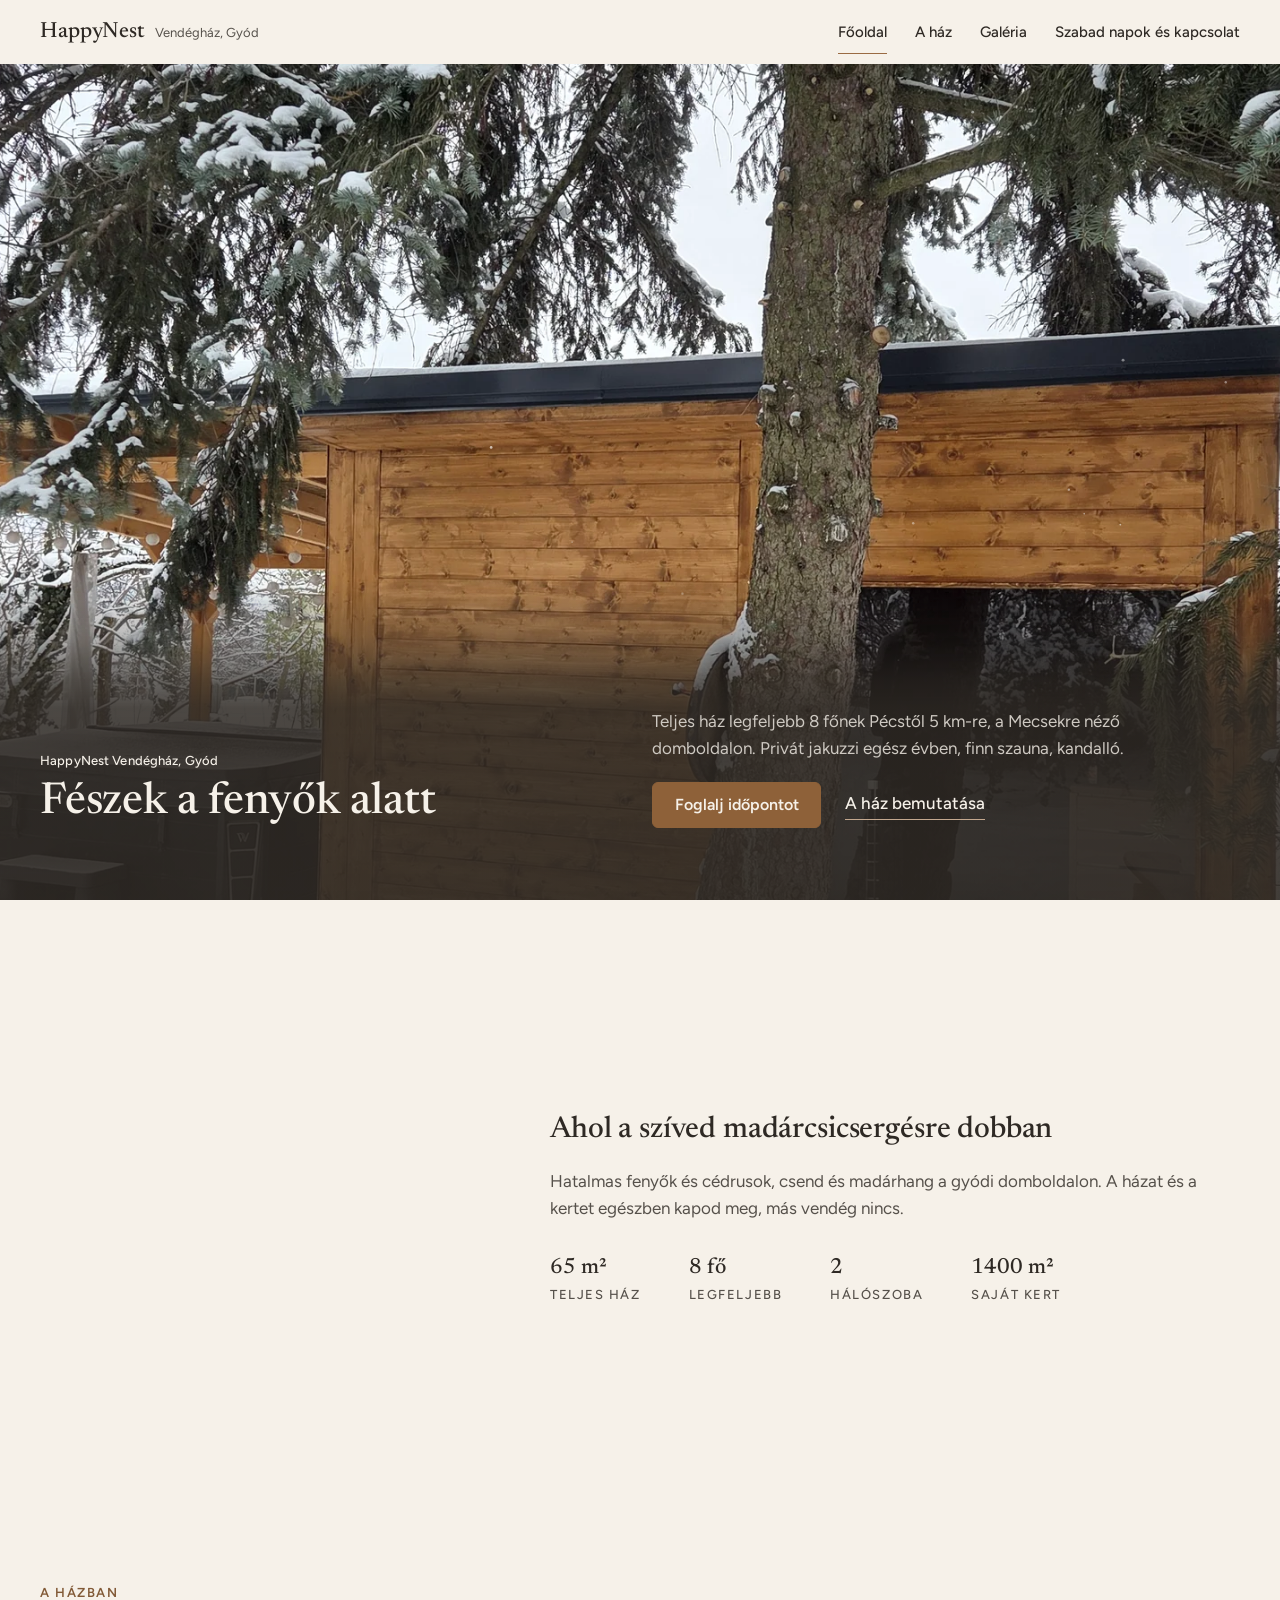
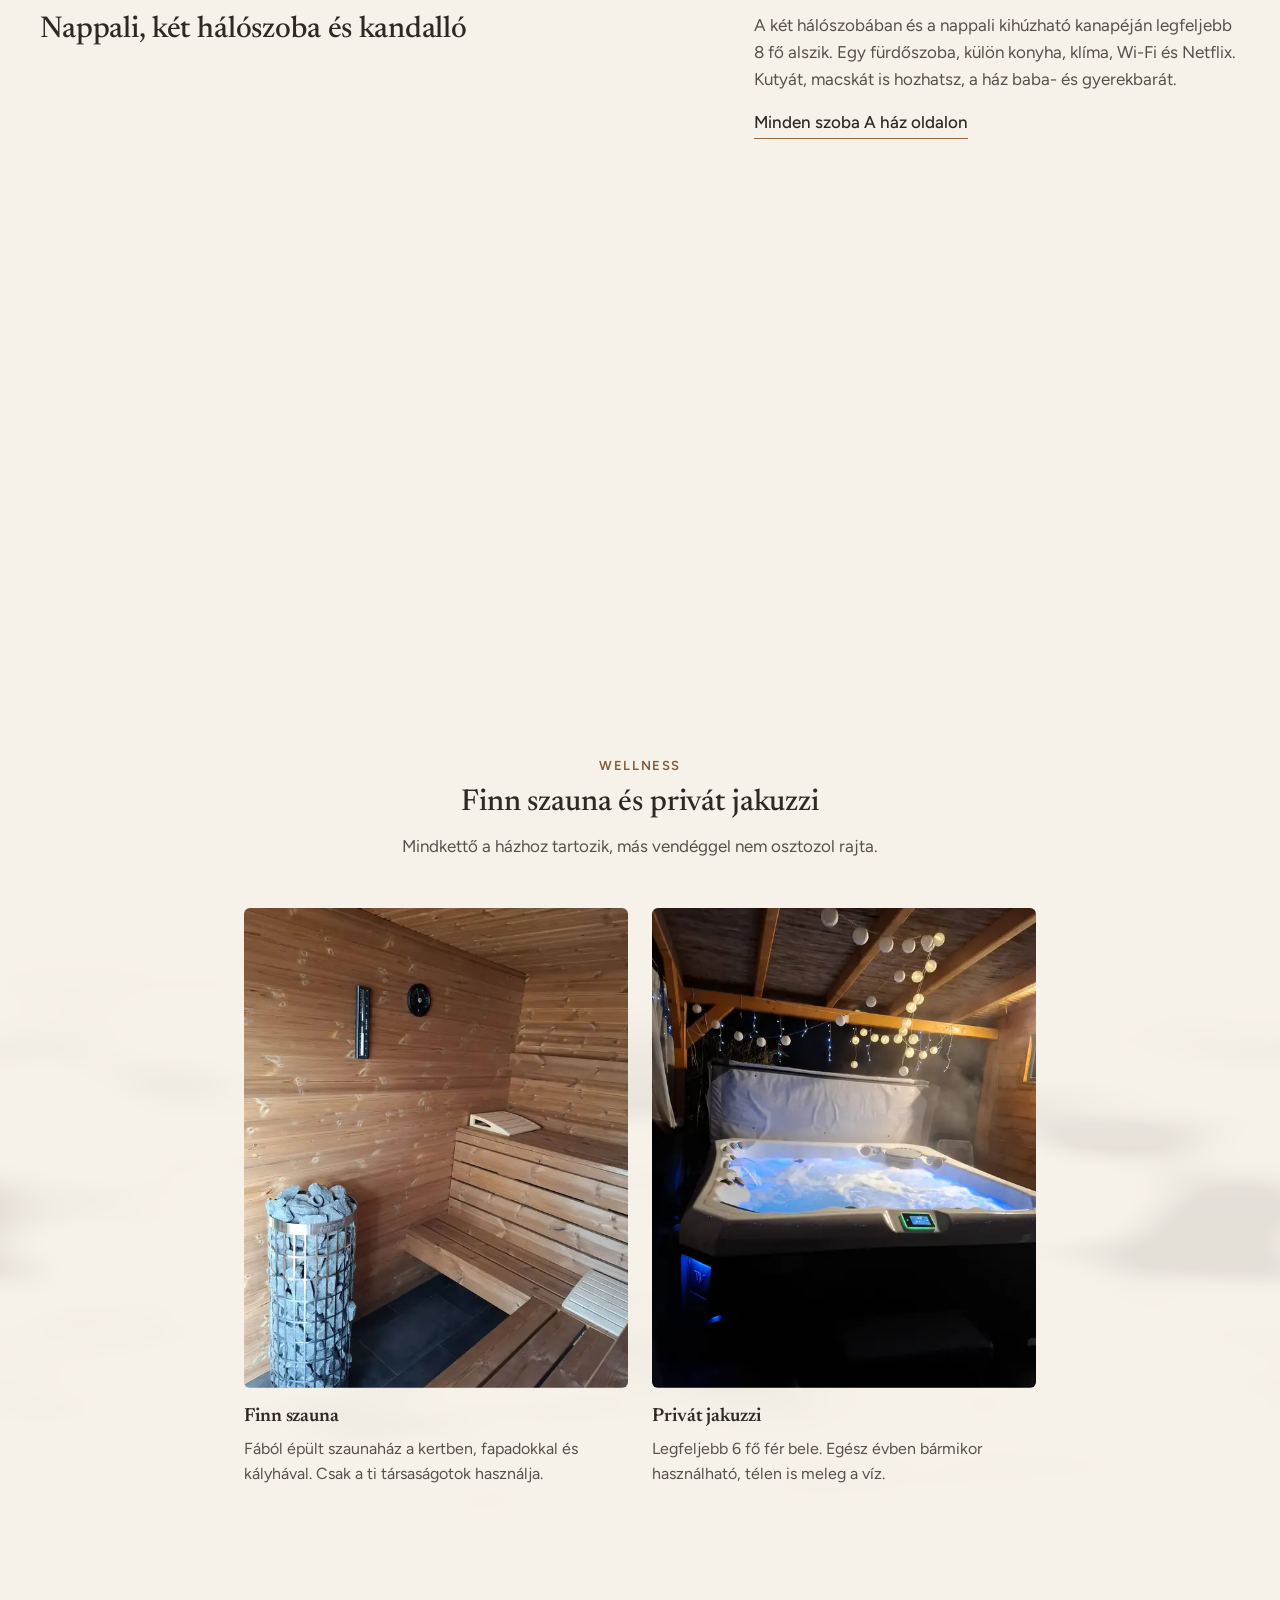
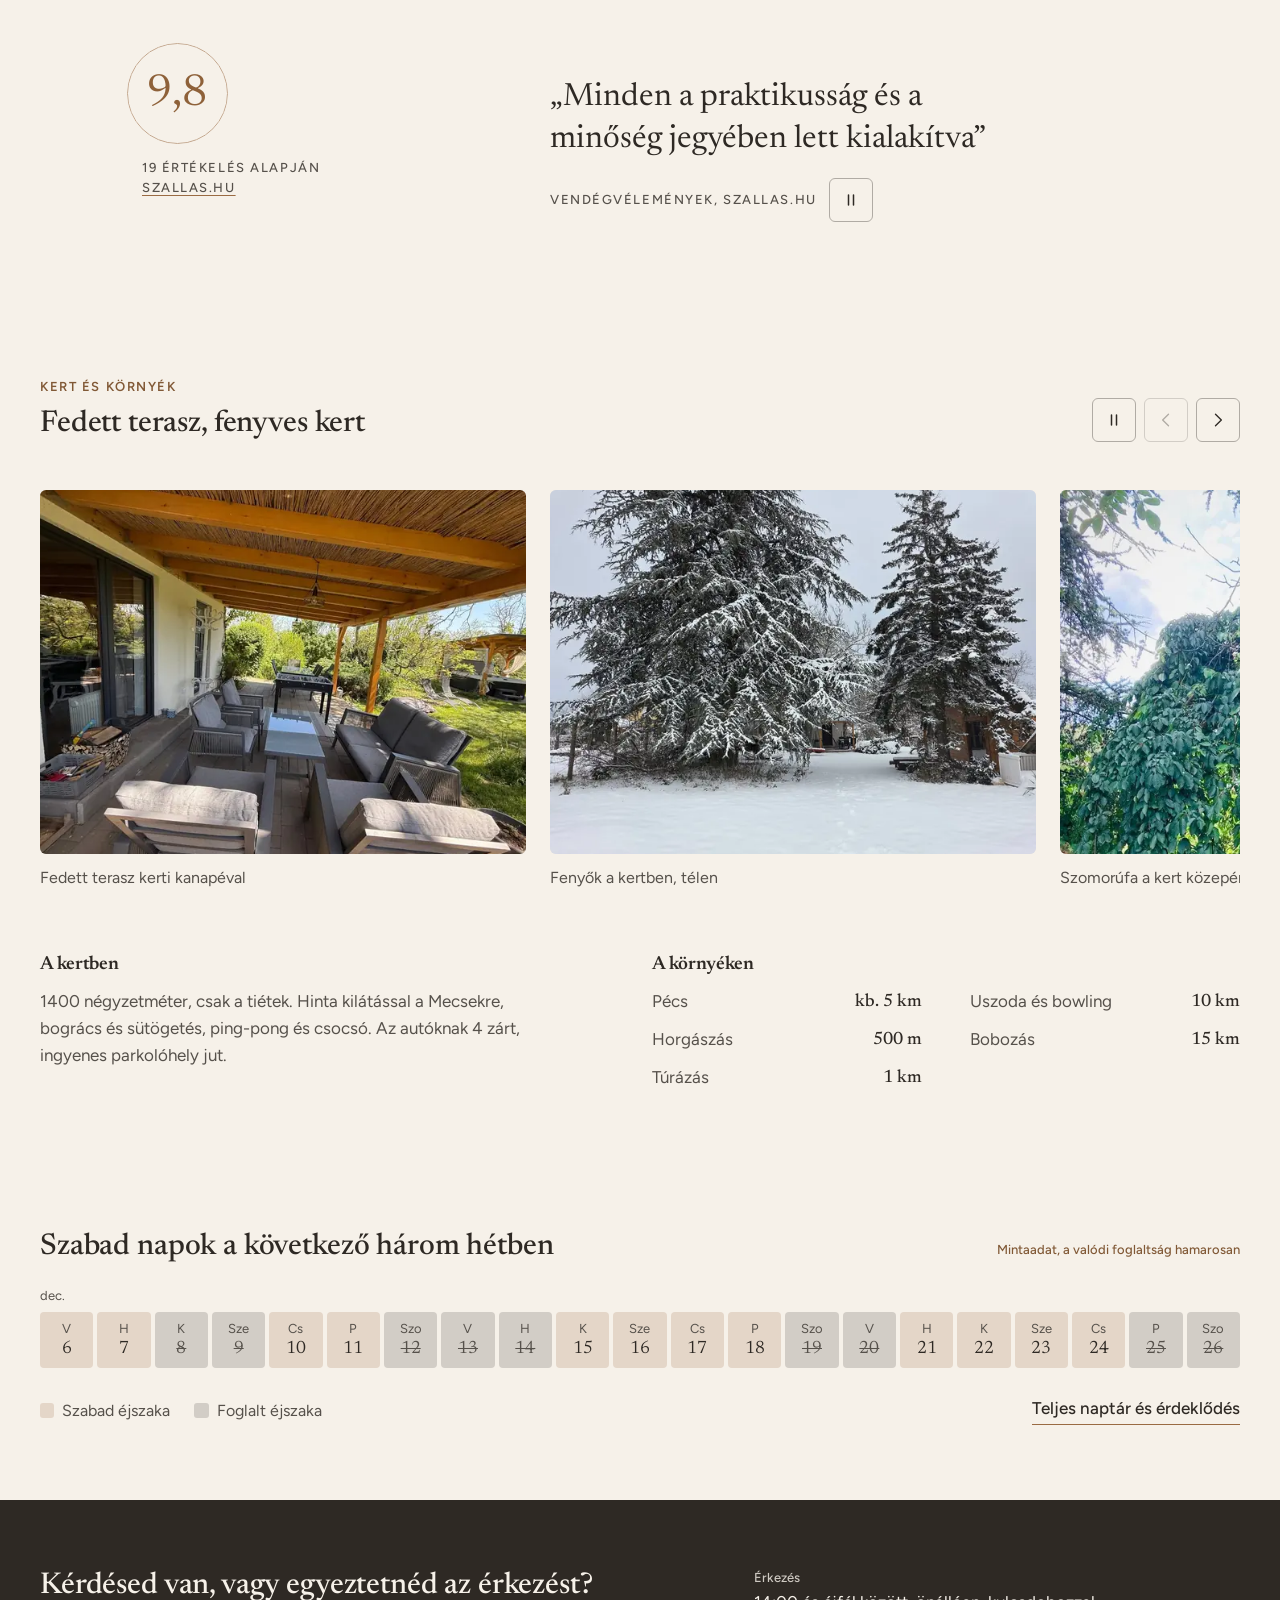
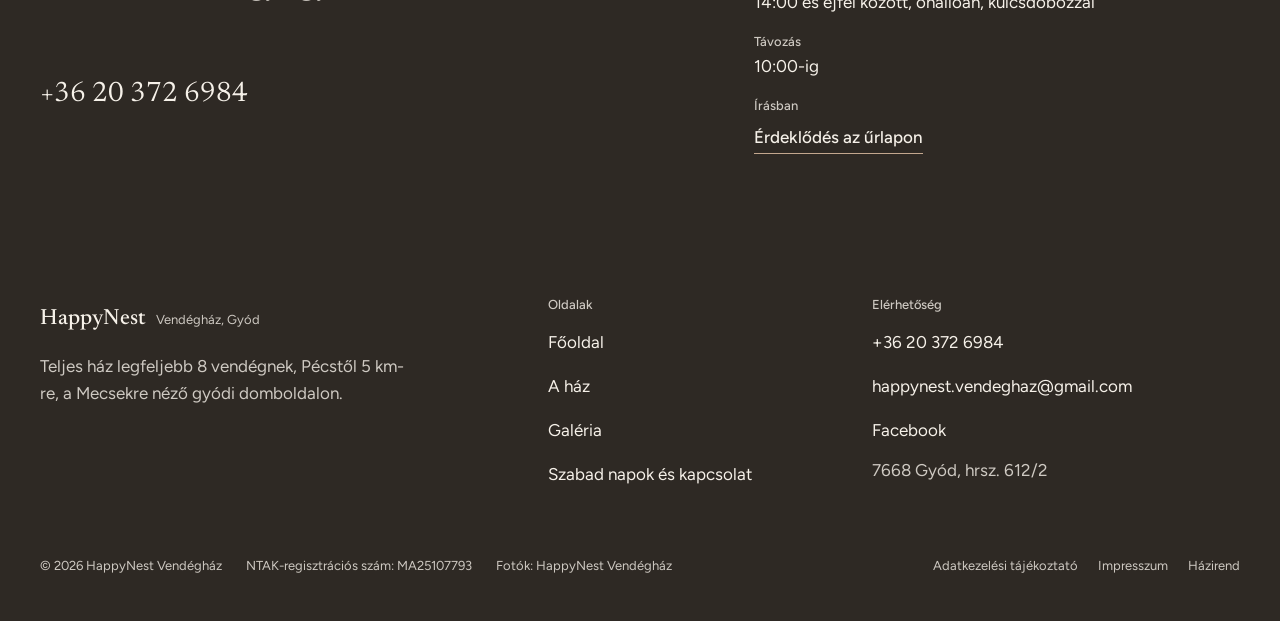
==== commit c2e60999: "HappyNest Vendégház weboldal" ====
--- a/index.html
+++ b/index.html
@@ -4,7 +4,7 @@
 <meta charset="utf-8">
   <meta name="robots" content="noindex, nofollow">
 <meta name="viewport" content="width=device-width, initial-scale=1">
-<script>(function(d){d.className+=' js';try{var p=new URLSearchParams(location.search).get('paletta');if(p&&/^[abc]$/.test(p))sessionStorage.setItem('hn-paletta',p);var s=sessionStorage.getItem('hn-paletta');if(s)d.setAttribute('data-paletta',s)}catch(e){}})(document.documentElement);</script>
+<script>(function(d){d.className+=' js';try{var p=new URLSearchParams(location.search).get('paletta');if(p&&/^[abc]$/.test(p))sessionStorage.setItem('hn-paletta',p);var s=sessionStorage.getItem('hn-paletta');if(s)d.setAttribute('data-paletta',s);var m=new URLSearchParams(location.search).get('motion');if(m==='1'||m==='0')sessionStorage.setItem('hn-motion',m);var k=sessionStorage.getItem('hn-motion');if(k==='1'?false:(k==='0'?true:matchMedia('(prefers-reduced-motion: reduce)').matches))d.className+=' hn-csendes'}catch(e){}})(document.documentElement);</script>
 <title>HappyNest Vendégház Gyód · jakuzzi, szauna, Mecsek-kilátás</title>
 <meta name="description" content="Teljes ház 8 főnek Gyódon, Pécstől 5 km-re: privát jakuzzi egész évben, finn szauna, kandalló, 1400 m² kert. Nézd meg a szabad napokat.">
 <meta property="og:type" content="website">
@@ -15,11 +15,12 @@
 <meta name="theme-color" content="#F6F1E9">
 <link rel="icon" href="favicon.ico" sizes="any">
 <link rel="apple-touch-icon" href="apple-touch-icon.png">
-<link rel="stylesheet" href="js/vendor/lenis.css?v=7">
-<link rel="stylesheet" href="css/paletta.css?v=7">
-<link rel="stylesheet" href="css/alap.css?v=7">
-<link rel="stylesheet" href="css/oldalak.css?v=7">
-<link rel="stylesheet" href="css/aloldal.css?v=7">
+<link rel="stylesheet" href="js/vendor/lenis.css?v=14">
+<link rel="stylesheet" href="css/paletta.css?v=14">
+<link rel="stylesheet" href="css/alap.css?v=14">
+<link rel="stylesheet" href="css/oldalak.css?v=14">
+<link rel="stylesheet" href="css/aloldal.css?v=14">
+<link rel="stylesheet" href="css/fooldal.css?v=14">
 </head>
 <body class="p-fo">
 <a class="ugro" href="#tartalom">Ugrás a tartalomra</a>
@@ -46,19 +47,28 @@
 </script>
 <main id="tartalom">
 
-  <section class="nyito" aria-labelledby="nyito-cim" data-elso>
-    <div class="wrap nyito__in">
-      <figure class="nyito__kep">
+  <!-- Nyitókép (2026-11-22, hero 4, Levente C választása; hero 5 késő este: a mozgás érezhető és folyamatos): egy kép,
+       a havas udvar a fenyő alatt, pontosan egy képernyő. Mozgás: a kép végtelen, oda-vissza Ken Burnsszel él (CSS, az
+       img-n: nagyítás 1,0 ↔ 1,12, 24 s; oldalirányú úszás ±2,4 %, 19 s), a felirat, a cím, a bevezető és a gombok
+       egymás után lágyan előjönnek (CSS, legfeljebb 1,25 s), görgetéskor a kép rétege 27 %-kal lassabban halad a lapnál
+       (GSAP, a .nyk__reteg-en), a szöveg lassan felúszik és halványul, a kép előtt ritka, apró hó esik (canvas). Sötétítés
+       csak a szöveg-sáv mögött. Pin és maszk nincs. JS, GSAP vagy mozgás nélkül álló kép és teljes szöveg, hó nélkül. -->
+  <section class="nyk" aria-labelledby="nyito-cim" data-elso data-hero>
+    <figure class="nyk__kep" data-hero-kep>
+      <div class="nyk__reteg" data-nyk-reteg>
         <picture>
-          <source media="(max-width: 760px)" srcset="media/nyito-allo-900.webp 900w, media/nyito-allo-1200.webp 1200w" sizes="calc(100vw - 2.5rem)" width="1200" height="1500">
-          <img src="media/nyito-szeles-1800.webp" srcset="media/nyito-szeles-1200.webp 1200w, media/nyito-szeles-1800.webp 1800w, media/nyito-szeles-2400.webp 2400w, media/nyito-szeles-3000.webp 3000w" sizes="(max-width: 1264px) calc(100vw - 4rem), 1200px" width="3000" height="1500" alt="Havas udvar a fenyő alatt: a fából épült szaunaház, mellette a lefedett jakuzzi" decoding="async" loading="eager" fetchpriority="high">
+          <source media="(max-width: 760px)" srcset="media/nyito-mobil-1000.webp 1000w, media/nyito-mobil-1400.webp 1400w" sizes="100vw" width="1400" height="2800">
+          <img src="media/nyito-tag-1800.webp" srcset="media/nyito-tag-1200.webp 1200w, media/nyito-tag-1800.webp 1800w, media/nyito-tag-2400.webp 2400w, media/nyito-tag-3000.webp 3000w" sizes="106vw" width="3000" height="1875" alt="Havas udvar a fenyő alatt: a fából épült szaunaház, mellette a lefedett jakuzzi" decoding="async" loading="eager" fetchpriority="high" data-hero-img>
         </picture>
-      </figure>
-      <div class="nyito__szoveg racs">
-        <h1 class="nyito__cim" id="nyito-cim"><span class="cimke">HappyNest Vendégház, Gyód </span>Fészek a fenyők alatt</h1>
-        <div class="nyito__jobb">
-          <p class="lead">Teljes ház legfeljebb 8 főnek Pécstől 5 km-re, a Mecsekre néző domboldalon. Privát jakuzzi egész évben, finn szauna, kandalló.</p>
-          <div class="sorgomb"><a class="gomb" href="kapcsolat.html#foglaltsag">Szabad napok megnézése</a><a class="lnk" href="a-haz.html">A ház bemutatása</a></div>
+      </div>
+      <canvas class="nyk__ho" data-nyk-ho aria-hidden="true"></canvas>
+    </figure>
+    <div class="nyk__talaj" data-hero-b>
+      <div class="wrap racs nyk__in" data-nyk-szoveg>
+        <h1 class="nyk__h1" id="nyito-cim"><span class="cimke nyk__be">HappyNest Vendégház, Gyód</span> <span class="nyk__cim nyk__be">Fészek a fenyők alatt</span></h1>
+        <div class="nyk__jobb">
+          <p class="lead nyk__be">Teljes ház legfeljebb 8 főnek Pécstől 5 km-re, a Mecsekre néző domboldalon. Privát jakuzzi egész évben, finn szauna, kandalló.</p>
+          <div class="sorgomb nyk__be"><a class="gomb" href="kapcsolat.html#foglaltsag" data-hero-gomb>Foglalj időpontot</a><a class="lnk" href="a-haz.html"><span class="lnk__t">A ház bemutatása</span></a></div>
         </div>
       </div>
     </div>
@@ -66,33 +76,33 @@
 
   <section class="feszek sz" aria-labelledby="feszek-cim">
     <div class="wrap racs">
-      <figure class="feszek__kep" data-r><img src="media/feszek-hinta-1200.webp" srcset="media/feszek-hinta-640.webp 640w, media/feszek-hinta-1200.webp 1200w, media/feszek-hinta-1350.webp 1350w" sizes="(max-width: 760px) calc(100vw - 2.5rem), 360px" width="1350" height="1800" alt="Havas kert, a nagy fa ágán piros fészekhinta" decoding="async" loading="lazy"></figure>
-      <div class="feszek__szoveg" data-r>
-        <h2 id="feszek-cim">Ahol a szíved madárcsicsergésre dobban</h2>
-        <p class="lead">Hatalmas fenyők és cédrusok, csend és madárhang a gyódi domboldalon. A házat és a kertet egészben kapod meg, más vendég nincs.</p>
-        <dl class="tenysor">
-          <div><dt>65 m²</dt><dd>teljes ház</dd></div>
-          <div><dt>8 fő</dt><dd>legfeljebb</dd></div>
-          <div><dt>2</dt><dd>hálószoba</dd></div>
-          <div><dt>1400 m²</dt><dd>saját kert</dd></div>
+      <figure class="feszek__kep" data-feszek-kep><img src="media/feszek-hinta-1200.webp" srcset="media/feszek-hinta-640.webp 640w, media/feszek-hinta-1200.webp 1200w, media/feszek-hinta-1350.webp 1350w" sizes="(max-width: 760px) calc(100vw - 2.5rem), 360px" width="1350" height="1800" alt="Havas kert, a nagy fa ágán piros fészekhinta" decoding="async" loading="lazy"></figure>
+      <div class="feszek__szoveg">
+        <h2 id="feszek-cim" data-cim>Ahol a szíved madárcsicsergésre dobban</h2>
+        <p class="lead" data-r>Hatalmas fenyők és cédrusok, csend és madárhang a gyódi domboldalon. A házat és a kertet egészben kapod meg, más vendég nincs.</p>
+        <dl class="tenysor" data-r="lepcso">
+          <div><dt><span data-szam>65</span> m²</dt><dd>teljes ház</dd></div>
+          <div><dt><span data-szam>8</span> fő</dt><dd>legfeljebb</dd></div>
+          <div><dt><span data-szam>2</span></dt><dd>hálószoba</dd></div>
+          <div><dt><span data-szam>1400</span> m²</dt><dd>saját kert</dd></div>
         </dl>
       </div>
     </div>
   </section>
 
-  <section class="haz sz" aria-labelledby="haz-cim">
+  <section class="haz sz" data-ton="1" aria-labelledby="haz-cim">
     <div class="wrap">
       <div class="haz__fej racs">
-        <h2 id="haz-cim"><span class="kicker">A házban </span>Nappali, két hálószoba és kandalló</h2>
+        <h2 id="haz-cim"><span class="kicker">A házban </span><span class="h2t" data-cim>Nappali, két hálószoba és kandalló</span></h2>
         <div class="haz__lead">
           <p class="lead">A két hálószobában és a nappali kihúzható kanapéján legfeljebb 8 fő alszik. Egy fürdőszoba, külön konyha, klíma, Wi-Fi és Netflix. Kutyát, macskát is hozhatsz, a ház baba- és gyerekbarát.</p>
-          <a class="lnk" href="a-haz.html">Minden szoba A ház oldalon</a>
-        </div>
-      </div>
-      <div class="mozaik" data-r>
-        <figure class="m m--nagy"><div class="kp"><img src="media/nappali-1200.webp" srcset="media/nappali-640.webp 640w, media/nappali-1200.webp 1200w, media/nappali-1920.webp 1920w" sizes="(max-width: 760px) calc(100vw - 2.5rem), 588px" width="1920" height="1280" alt="Nappali sötétzöld fallal, fehér kanapéval és kerek tükörrel" decoding="async" loading="lazy"></div><figcaption>Nappali kihúzható kanapéval</figcaption></figure>
-        <figure class="m m--kis"><div class="kp"><img src="media/kandallo-1200.webp" srcset="media/kandallo-640.webp 640w, media/kandallo-1200.webp 1200w, media/kandallo-1440.webp 1440w" sizes="(max-width: 760px) calc(50vw - 1.625rem), 300px" width="1440" height="1920" alt="Fekete kandalló üvegajtóval, előtte tűzifa" decoding="async" loading="lazy"></div><figcaption>Kandalló</figcaption></figure>
-        <figure class="m m--kis"><div class="kp"><img src="media/haloszoba-reggel-1200.webp" srcset="media/haloszoba-reggel-640.webp 640w, media/haloszoba-reggel-1200.webp 1200w, media/haloszoba-reggel-1440.webp 1440w" sizes="(max-width: 760px) calc(50vw - 1.625rem), 300px" width="1440" height="1920" alt="Világos hálószoba zöld pöttyös ágyneművel" decoding="async" loading="lazy"></div><figcaption>Az egyik hálószoba</figcaption></figure>
+          <a class="lnk" href="a-haz.html"><span class="lnk__t">Minden szoba A ház oldalon</span></a>
+        </div>
+      </div>
+      <div class="mozaik">
+        <figure class="m m--nagy" data-r="maszk"><div class="kp"><img src="media/nappali-1200.webp" srcset="media/nappali-640.webp 640w, media/nappali-1200.webp 1200w, media/nappali-1920.webp 1920w" sizes="(max-width: 760px) calc(100vw - 2.5rem), 588px" width="1920" height="1280" alt="Nappali sötétzöld fallal, fehér kanapéval és kerek tükörrel" decoding="async" loading="lazy"></div><figcaption>Nappali kihúzható kanapéval</figcaption></figure>
+        <figure class="m m--kis" data-r="maszk-bal"><div class="kp"><img src="media/kandallo-1200.webp" srcset="media/kandallo-640.webp 640w, media/kandallo-1200.webp 1200w, media/kandallo-1440.webp 1440w" sizes="(max-width: 760px) calc(50vw - 1.625rem), 300px" width="1440" height="1920" alt="Fekete kandalló üvegajtóval, előtte tűzifa" decoding="async" loading="lazy"></div><figcaption>Kandalló</figcaption></figure>
+        <figure class="m m--kis" data-r="maszk-bal"><div class="kp"><img src="media/haloszoba-reggel-1200.webp" srcset="media/haloszoba-reggel-640.webp 640w, media/haloszoba-reggel-1200.webp 1200w, media/haloszoba-reggel-1440.webp 1440w" sizes="(max-width: 760px) calc(50vw - 1.625rem), 300px" width="1440" height="1920" alt="Világos hálószoba zöld pöttyös ágyneművel" decoding="async" loading="lazy"></div><figcaption>Az egyik hálószoba</figcaption></figure>
       </div>
     </div>
   </section>
@@ -100,15 +110,15 @@
   <section class="wellness-f sz" aria-labelledby="wellness-cim">
     <div class="wrap racs">
       <div class="wellness-f__fej">
-        <h2 id="wellness-cim"><span class="kicker">Wellness </span>Finn szauna és privát jakuzzi</h2>
+        <h2 id="wellness-cim"><span class="kicker">Wellness </span><span class="h2t" data-cim>Finn szauna és privát jakuzzi</span></h2>
         <p class="lead">Mindkettő a házhoz tartozik, más vendéggel nem osztozol rajta.</p>
       </div>
-      <article class="wp wp--1" aria-labelledby="wp1" data-r>
+      <article class="wp wp--1" aria-labelledby="wp1">
         <div class="kp"><img src="media/szauna-kalyha-1200.webp" srcset="media/szauna-kalyha-640.webp 640w, media/szauna-kalyha-1200.webp 1200w, media/szauna-kalyha-1440.webp 1440w" sizes="(max-width: 760px) calc(100vw - 2.5rem), 384px" width="1440" height="1920" alt="Finn szauna belülről: kőkályha, mögötte fapadok" decoding="async" loading="lazy"></div>
         <h3 id="wp1">Finn szauna</h3>
         <p>Fából épült szaunaház a kertben, fapadokkal és kályhával. Csak a ti társaságotok használja.</p>
       </article>
-      <article class="wp wp--2" aria-labelledby="wp2" data-r>
+      <article class="wp wp--2" aria-labelledby="wp2">
         <div class="kp"><img class="kp-jakuzzi" src="media/jakuzzi-este-1200.webp" srcset="media/jakuzzi-este-640.webp 640w, media/jakuzzi-este-1200.webp 1200w, media/jakuzzi-este-1440.webp 1440w" sizes="(max-width: 760px) calc(100vw - 2.5rem), 384px" width="1440" height="1920" alt="Gőzölgő jakuzzi a fa tető alatt, fölötte fényfüzér" decoding="async" loading="lazy"></div>
         <h3 id="wp2">Privát jakuzzi</h3>
         <p>Legfeljebb 6 fő fér bele. Egész évben bármikor használható, télen is meleg a víz.</p>
@@ -116,17 +126,24 @@
     </div>
   </section>
 
-  <section class="velemeny sz" aria-labelledby="velemeny-cim">
+  <section class="velemeny sz" data-ton="1" aria-labelledby="velemeny-cim">
     <div class="wrap racs">
       <h2 class="sr-only" id="velemeny-cim">Vendégértékelés</h2>
       <div class="velemeny__ertek" data-r>
-        <p class="velemeny__szam">9,8</p>
+        <p class="velemeny__szam"><span data-szam>9,8</span></p>
         <p class="velemeny__forras">19 értékelés alapján<br>
         <a class="be" href="https://szallas.hu/happynest-vendeghaz-gyod" rel="noopener">szallas.hu</a></p>
       </div>
-      <figure class="velemeny__idezet" data-r>
-        <blockquote><p>„Minden a praktikusság és a minőség jegyében lett kialakítva”</p></blockquote>
-        <figcaption>Vendégvélemény</figcaption>
+      <figure class="velemeny__idezet" data-r data-idezetek>
+        <div class="idezetek">
+          <blockquote class="idezet is-akt"><p>„Minden a praktikusság és a minőség jegyében lett kialakítva”</p></blockquote>
+          <blockquote class="idezet"><p>„A kert egyébként nagyon tágas és a hintáról nagyon szép a kilátás!”</p></blockquote>
+          <blockquote class="idezet"><p>„Szép csendes nyugodt környezet”</p></blockquote>
+        </div>
+        <div class="velemeny__lab">
+          <figcaption>Vendégvélemények, szallas.hu</figcaption>
+          <button type="button" class="kepsor__gomb kepsor__szunet idezet__szunet" data-idezet-szunet aria-pressed="false" aria-label="A vendégvélemények váltásának megállítása" hidden><svg class="ik-szunet" viewBox="0 0 24 24" width="20" height="20" aria-hidden="true" focusable="false"><path d="M9 6v12M15 6v12" fill="none" stroke="currentColor" stroke-width="1.8" stroke-linecap="round"/></svg><svg class="ik-indit" viewBox="0 0 24 24" width="20" height="20" aria-hidden="true" focusable="false"><path d="M8 5.5v13l10.5-6.5z" fill="none" stroke="currentColor" stroke-width="1.6" stroke-linejoin="round"/></svg></button>
+        </div>
       </figure>
     </div>
   </section>
@@ -134,18 +151,23 @@
   <section class="kert sz" aria-labelledby="kert-cim">
     <div class="wrap">
       <div class="kert__fej">
-        <h2 id="kert-cim"><span class="kicker">Kert és környék </span>Fedett terasz, fenyves kert</h2>
+        <h2 id="kert-cim"><span class="kicker">Kert és környék </span><span class="h2t" data-cim>Fedett terasz, fenyves kert</span></h2>
+        <div class="kert__vezerlo">
+        <button type="button" class="kepsor__gomb kepsor__szunet" data-mozgas-szunet aria-pressed="false" aria-label="A képsor mozgásának megállítása" hidden><svg class="ik-szunet" viewBox="0 0 24 24" width="20" height="20" aria-hidden="true" focusable="false"><path d="M9 6v12M15 6v12" fill="none" stroke="currentColor" stroke-width="1.8" stroke-linecap="round"/></svg><svg class="ik-indit" viewBox="0 0 24 24" width="20" height="20" aria-hidden="true" focusable="false"><path d="M8 5.5v13l10.5-6.5z" fill="none" stroke="currentColor" stroke-width="1.6" stroke-linejoin="round"/></svg></button>
         <div class="kepsor__gombok" data-kepsor-gombok hidden>
           <button type="button" class="kepsor__gomb" data-kepsor-elozo aria-controls="kepsor" aria-label="Előző kép"><svg viewBox="0 0 24 24" width="20" height="20" aria-hidden="true" focusable="false"><path d="M15 5l-7 7 7 7" fill="none" stroke="currentColor" stroke-width="1.6" stroke-linecap="round" stroke-linejoin="round"/></svg></button>
           <button type="button" class="kepsor__gomb" data-kepsor-kovetkezo aria-controls="kepsor" aria-label="Következő kép"><svg viewBox="0 0 24 24" width="20" height="20" aria-hidden="true" focusable="false"><path d="M9 5l7 7-7 7" fill="none" stroke="currentColor" stroke-width="1.6" stroke-linecap="round" stroke-linejoin="round"/></svg></button>
         </div>
-      </div>
-      <div class="kepsor" id="kepsor" role="region" aria-label="A kert képei, oldalra görgethető" tabindex="0" data-kepsor><ul class="kepsor__lista">
+        </div>
+      </div>
+      <div class="kepsor" id="kepsor" role="region" aria-label="A kert képei, oldalra görgethető" tabindex="0" data-kepsor data-r="jobb"><ul class="kepsor__lista">
         <li><figure><div class="kp"><img src="media/terasz-1200.webp" srcset="media/terasz-640.webp 640w, media/terasz-1200.webp 1200w, media/terasz-1920.webp 1920w" sizes="(max-width: 760px) 72vw, 486px" width="1920" height="1440" alt="Fedett terasz kerti kanapéval, mögötte a zöld kert" decoding="async" loading="lazy"></div><figcaption>Fedett terasz kerti kanapéval</figcaption></figure></li>
         <li><figure><div class="kp"><img src="media/tel-fenyok-1200.webp" srcset="media/tel-fenyok-640.webp 640w, media/tel-fenyok-1200.webp 1200w, media/tel-fenyok-1920.webp 1920w" sizes="(max-width: 760px) 72vw, 486px" width="1920" height="1440" alt="Havas fenyők a kertben" decoding="async" loading="lazy"></div><figcaption>Fenyők a kertben, télen</figcaption></figure></li>
         <li><figure><div class="kp"><img class="kp-fa" src="media/kert-fa-1200.webp" srcset="media/kert-fa-640.webp 640w, media/kert-fa-1200.webp 1200w, media/kert-fa-1534.webp 1534w" sizes="(max-width: 760px) 72vw, 486px" width="1534" height="1711" alt="Nagy szomorúfa a kertben, mögötte kék ég" decoding="async" loading="lazy"></div><figcaption>Szomorúfa a kert közepén</figcaption></figure></li>
         <li><figure><div class="kp"><img src="media/tel-havazas-1200.webp" srcset="media/tel-havazas-640.webp 640w, media/tel-havazas-1200.webp 1200w, media/tel-havazas-1920.webp 1920w" sizes="(max-width: 760px) 72vw, 486px" width="1920" height="1440" alt="Fából épült szaunaház a havas kertben" decoding="async" loading="lazy"></div><figcaption>A szaunaház havazásban</figcaption></figure></li>
       </ul></div>
+    </div>
+    <div class="wrap">
       <div class="kert__szoveg racs">
         <div class="kert__bal" data-r>
           <h3>A kertben</h3>
@@ -153,40 +175,40 @@
         </div>
         <div class="kert__jobb" data-r>
           <h3>A környéken</h3>
-          <dl class="tav-lista">
-            <div><dt>Pécs</dt><dd>kb. 5 km</dd></div>
-            <div><dt>Horgászás</dt><dd>500 m</dd></div>
-            <div><dt>Túrázás</dt><dd>1 km</dd></div>
-            <div><dt>Uszoda és bowling</dt><dd>10 km</dd></div>
-            <div><dt>Bobozás</dt><dd>15 km</dd></div>
+          <dl class="tav-lista" data-r="lepcso">
+            <div><dt>Pécs</dt><dd>kb. <span data-szam>5</span> km</dd></div>
+            <div><dt>Horgászás</dt><dd><span data-szam>500</span> m</dd></div>
+            <div><dt>Túrázás</dt><dd><span data-szam>1</span> km</dd></div>
+            <div><dt>Uszoda és bowling</dt><dd><span data-szam>10</span> km</dd></div>
+            <div><dt>Bobozás</dt><dd><span data-szam>15</span> km</dd></div>
           </dl>
         </div>
       </div>
     </div>
   </section>
 
-  <section class="szabad sz" aria-labelledby="szabad-cim" data-hn-sav>
+  <section class="szabad sz" data-ton="1" aria-labelledby="szabad-cim" data-hn-sav>
     <div class="wrap">
       <div class="szabad__fej">
-        <h2 id="szabad-cim">Szabad napok a következő három hétben</h2>
+        <h2 id="szabad-cim" data-cim>Szabad napok a következő három hétben</h2>
         <p class="minta-jel" data-minta-jel data-allapot="minta" hidden>Mintaadat, a valódi foglaltság hamarosan</p>
       </div>
-      <ol class="sav" data-hn-mini="21" aria-label="A következő 21 nap foglaltsága"></ol>
+      <ol class="sav" data-r="lepcso" data-hn-mini="21" aria-label="A következő 21 nap foglaltsága"></ol>
       <div class="szabad__lab">
         <p class="jelmag"><span><i aria-hidden="true"></i>Szabad éjszaka</span><span><i class="f" aria-hidden="true"></i>Foglalt éjszaka</span></p>
-        <a class="lnk" href="kapcsolat.html#foglaltsag">Teljes naptár és érdeklődés</a>
+        <a class="lnk" href="kapcsolat.html#foglaltsag"><span class="lnk__t">Teljes naptár és érdeklődés</span></a>
       </div>
     </div>
   </section>
 
   <section class="zaro sotet sz" aria-labelledby="zaro-cim">
     <div class="wrap racs">
-      <h2 class="zaro__cim" id="zaro-cim">Kérdésed van, vagy egyeztetnéd az érkezést?</h2>
-      <a class="zaro__tel" href="tel:+36203726984">+36 20 372 6984</a>
-      <dl class="zaro__adat">
+      <h2 class="zaro__cim" id="zaro-cim" data-cim>Kérdésed van, vagy egyeztetnéd az érkezést?</h2>
+      <a class="zaro__tel" data-tel-gurul href="tel:+36203726984">+36 20 372 6984</a>
+      <dl class="zaro__adat" data-r>
         <div><dt>Érkezés</dt><dd>14:00 és éjfél között, önállóan, kulcsdobozzal</dd></div>
         <div><dt>Távozás</dt><dd>10:00-ig</dd></div>
-        <div><dt>Írásban</dt><dd><a class="lnk" href="kapcsolat.html#erdeklodes">Érdeklődés az űrlapon</a></dd></div>
+        <div><dt>Írásban</dt><dd><a class="lnk" href="kapcsolat.html#erdeklodes"><span class="lnk__t">Érdeklődés az űrlapon</span></a></dd></div>
       </dl>
     </div>
   </section>
@@ -195,7 +217,7 @@
 <footer class="lab">
   <div class="wrap lab__in">
     <div class="lab__marka">
-      <p class="logo"><span class="logo__nev" translate="no">HappyNest</span><span class="logo__hely">Vendégház, Gyód</span></p>
+      <p class="logo"><span class="logo__nev" translate="no" data-lab-nev>HappyNest</span><span class="logo__hely">Vendégház, Gyód</span></p>
       <p>Teljes ház legfeljebb 8 vendégnek, Pécstől 5 km-re, a Mecsekre néző gyódi domboldalon.</p>
     </div>
     <nav class="lab__nav" aria-label="Lábléc navigáció"><h2>Oldalak</h2><ul><li><a href="index.html">Főoldal</a></li><li><a href="a-haz.html">A ház</a></li><li><a href="galeria.html">Galéria</a></li><li><a href="kapcsolat.html">Szabad napok és kapcsolat</a></li></ul></nav>
@@ -205,12 +227,13 @@
       <p>7668 Gyód, hrsz. 612/2</p>
     </div>
   </div>
-  <div class="wrap lab__also"><span>© 2026 HappyNest Vendégház</span><span>NTAK-regisztrációs szám: MA25107793</span><span>Fotók: HappyNest Vendégház</span></div>
+  <div class="wrap lab__also"><span>© 2026 HappyNest Vendégház</span><span>NTAK-regisztrációs szám: MA25107793</span><span>Fotók: HappyNest Vendégház</span><nav class="lab__jogi" aria-label="Jogi információk"><a href="adatvedelem.html">Adatkezelési tájékoztató</a><a href="impresszum.html">Impresszum</a><a href="hazirend.html">Házirend</a></nav></div>
 </footer>
-<script src="data/minta.js?v=7" defer></script>
-<script src="js/naptar.js?v=7" defer></script>
-<script src="js/kepsor.js?v=7" defer></script>
-<script src="js/hn.js?v=7" defer></script>
+<script src="data/minta.js?v=14" defer></script>
+<script src="js/naptar.js?v=14" defer></script>
+<script src="js/kepsor.js?v=14" defer></script>
+<script src="js/hn.js?v=14" defer></script>
+<script src="js/fooldal.js?v=14" defer></script>
 </body>
 </html>
 
--- a/css/alap.css
+++ b/css/alap.css
@@ -68,15 +68,15 @@
 .sorgomb{display:flex;flex-wrap:wrap;gap:.75rem 1.5rem;align-items:center}
 
 /* fejléc: mindig látható, a menüpontok asztalon kint vannak */
-.fej{position:sticky;top:0;z-index:40;background:var(--alap);transition:box-shadow .2s var(--ease)}
-.fej.is-gorgetve{box-shadow:0 1px 0 var(--vonal)}
+.fej{position:sticky;top:0;z-index:40;background:var(--alap)}  /* alsó vonal nincs (Levente: felesleges csíkok ki) */
 .fej__in{display:flex;align-items:center;justify-content:space-between;gap:2rem;height:var(--nav)}
 .logo{display:inline-flex;align-items:baseline;gap:.6rem;min-height:2.75rem;padding-top:.7rem;text-decoration:none;color:var(--szoveg)}
 .logo__nev{font-family:var(--serif);font-weight:500;font-size:1.375rem;line-height:1}
 .logo__hely{font-size:var(--t-cimke);color:var(--halk);line-height:1}
 .fej__nav{display:flex;gap:.25rem 1.75rem;align-items:center}
-.fej__nav a{display:inline-flex;align-items:center;min-height:2.75rem;font-size:.9375rem;font-weight:500;color:var(--szoveg);text-decoration:none;border-bottom:1.5px solid transparent;transition:border-color .2s var(--ease)}
-.fej__nav a:hover{border-bottom-color:var(--vonal)}
+.fej__nav a{display:inline-flex;align-items:center;min-height:2.75rem;font-size:.9375rem;font-weight:500;color:var(--szoveg);text-decoration:none;border-bottom:1.5px solid transparent;transition:color .2s var(--ease)}
+.fej__nav a:hover{color:var(--akcent-sz)}
+/* az aktív oldal jelzése funkcionális: aláhúzás az aktuális menüponton */
 .fej__nav a[aria-current="page"]{border-bottom-color:var(--akcent)}
 .fej__menu{display:none;min-height:2.75rem;padding:.4rem .9rem;background:transparent;color:var(--szoveg);border:1px solid var(--vonal);border-radius:var(--r);font:500 .9375rem/1 var(--sans);cursor:pointer}
 
@@ -114,13 +114,24 @@
 .lab h2{font-family:var(--sans);font-size:var(--t-cimke);font-weight:500;color:var(--s-halk);margin-bottom:.5rem}
 .lab ul a{display:inline-flex;align-items:center;min-height:2.75rem;min-width:2.75rem}
 .lab__adat p{color:var(--s-halk);margin-top:.25rem}
-.lab__also{display:flex;flex-wrap:wrap;gap:.25rem 1.5rem;margin-top:var(--res-2);font-size:var(--t-cimke);color:var(--s-halk)}
+.lab__also{display:flex;flex-wrap:wrap;align-items:center;gap:.25rem 1.5rem;margin-top:var(--res-2);font-size:var(--t-cimke);color:var(--s-halk)}
 @media (min-width:761px){.lab__in{grid-template-columns:5fr 3fr 4fr}}
 
-/* belépő: legfeljebb 0,4 s és 8 px; reduced-motion és JS nélkül azonnal kész */
-.js [data-r]{opacity:0;transform:translateY(8px);transition:opacity .4s var(--ease),transform .4s var(--ease)}
+/* belépő (IntersectionObserver a hn.js-ben, GSAP nélkül): szöveg fade + 10 px fel; kép balról vagy jobbról 48 px;
+   maszk = alulról nyíló vágás; lépcső = a gyerekek egymás után. Lágy ease-out, 0,6-0,8 s.
+   Reduced-motion (.hn-csendes) és JS nélkül azonnal a végállapot. */
+:root{--ease-ki:cubic-bezier(.16,1,.3,1)}
+.js [data-r]{opacity:0;transform:translateY(10px);transition:opacity .6s var(--ease-ki),transform .6s var(--ease-ki)}
+.js [data-r="bal"]{transform:translateX(-48px);transition-duration:.75s}
+.js [data-r="jobb"]{transform:translateX(48px);transition-duration:.75s}
+.js [data-r="maszk"]{opacity:1;transform:none;clip-path:inset(0 0 100% 0);transition:clip-path .8s var(--ease-ki)}
+.js [data-r="lepcso"]{opacity:1;transform:none}
+.js [data-r="lepcso"] > *{opacity:0;transform:translateY(6px);transition:opacity .45s var(--ease-ki),transform .45s var(--ease-ki);transition-delay:calc(var(--i, 0) * 28ms)}
 .js [data-r].is-be{opacity:1;transform:none}
+.js [data-r="maszk"].is-be{clip-path:inset(0 0 0 0)}
+.js [data-r="lepcso"].is-be > *{opacity:1;transform:none}
+.js [data-r="jobb"]:nth-child(3){transition-delay:.12s}
+.hn-csendes [data-r],.hn-csendes [data-r="lepcso"] > *{opacity:1;transform:none;clip-path:none;transition:none}
 @media (prefers-reduced-motion:reduce){
-  .js [data-r]{opacity:1;transform:none;transition:none}
   .gomb,.lnk,.fej,.fej__nav a{transition:none}
 }
--- a/css/oldalak.css
+++ b/css/oldalak.css
@@ -4,23 +4,74 @@
 figure{position:relative;overflow:hidden;border-radius:var(--r);background:var(--felulet)}
 figure img{width:100%;height:100%;object-fit:cover}
 
-/* ---------- első képernyő (főoldal, A ház): a kép a maradék magasságot tölti ki, a hajtásnál nem vágódik ---------- */
-.nyito__in,.lapfej__in{display:grid;height:max(calc(100svh - var(--nav)), 34rem);padding-top:var(--res);padding-bottom:var(--res-2);row-gap:1.75rem}
-.nyito__in{grid-template-rows:minmax(12rem,1fr) auto}
+/* ---------- első képernyő (A ház): a kép a maradék magasságot tölti ki, a hajtásnál nem vágódik ---------- */
+.lapfej__in{display:grid;height:max(calc(100svh - var(--nav)), 34rem);padding-top:var(--res);padding-bottom:var(--res-2);row-gap:1.75rem}
 .lapfej__in{grid-template-rows:auto minmax(12rem,1fr)}
-.nyito__kep,.lapfej__kep{min-height:0;max-height:72svh;align-self:stretch}
-.nyito__kep picture{display:block;height:100%}
-.nyito__kep img{object-position:50% 55%}
+.lapfej__kep{min-height:0;max-height:72svh;align-self:stretch}
 .lapfej__kep{width:min(100%, 68.625rem)}  /* 11 hasáb: az 1920 px-es forrás 1,75-ös kijelzőn is éles */
 .lapfej__kep img{object-position:50% 45%}
 .op-bal{object-position:5% 50%}
-.nyito__cim .cimke,.lapfej h1 .cimke{display:block;margin-bottom:.5rem}
-.nyito__jobb{display:grid;gap:1.25rem;align-content:start}
-@media (min-width:761px){
-  .nyito__cim{grid-column:1 / 7}
-  .nyito__jobb{grid-column:7 / 13;padding-top:1.6rem}
-}
-@media (min-width:1200px){.nyito__jobb{grid-column:8 / 13}}
+.nyito__cim .cimke,.nyito__h1 .cimke,.lapfej h1 .cimke{display:block;margin-bottom:.5rem}
+
+/* ---------- Főoldali nyitókép: „lassú mélység” (2026-11-19, hero 2, a „keretből teljes képernyőre” helyett) ----------
+   A szakasz pontosan egy képernyő. A fotó az első pillanattól teljes; betöltés után 14 s alatt 1,08-ról 1-re lép
+   hátrébb (Ken Burns, CSS-animáció az img-n). Felette ritka hóesés (canvas, a talaj felé elhalványul).
+   Asztalon (≥ 761 px) a cím, a bevezető és a gombok a képen ülnek, alul a kép saját árnyéktónusú (#2E2924) fátyla
+   fölött, krém betűvel; ez az oldal egyetlen helye, ahol szöveg kerül a képre. Mobilon (≤ 760 px) a kép a felső sorban
+   áll, az alja a lap színébe olvad (.nyito__talaj ::before, maszkkal), a szöveg alatta sötét betűvel a lapon.
+   Görgetésre (GSAP, hn.js) a kép rétege (.nyito__reteg) lassabban halad (y +28 %, mobilon +20 %), mint a lap és a
+   szöveg: mélység. Egy elem egy mozgató: img = Ken Burns, .nyito__reteg = parallax. A fátyol a figure-höz tartozik,
+   a szöveggel együtt halad, így a kontraszt görgetés közben sem változik.
+   Reduced-motion és JS nélkül: nincs Ken Burns, hó, parallax; a szöveg azonnal látszik. */
+.nyito{position:relative;display:grid;grid-template-rows:minmax(0,1fr) auto;margin-top:calc(-1 * var(--nav));height:max(100svh, 34rem);overflow:clip;background:var(--felulet);
+  --fade:7.5rem}
+.nyito__kep{grid-row:1 / 3;grid-column:1;position:relative;margin:0;border-radius:0;background:var(--felulet);min-height:0}
+.nyito__reteg{position:absolute;inset:0}
+.nyito__kep picture{display:block;height:100%}
+.nyito__kep img{object-position:50% 55%;transform-origin:50% 62%}
+.nyito__ho{position:absolute;inset:0;z-index:2;width:100%;height:100%;pointer-events:none;
+  -webkit-mask-image:linear-gradient(to bottom,#000 0,#000 34%,transparent 60%);mask-image:linear-gradient(to bottom,#000 0,#000 34%,transparent 60%)}
+.nyito__talaj{grid-row:2;grid-column:1;position:relative;z-index:3;padding-bottom:4.5rem}
+.nyito__in{row-gap:1.5rem;align-items:end}
+.nyito__sor{display:block}
+.nyito__h1 .cimke{display:block;margin-bottom:.5rem}
+.nyito__jobb{display:grid;gap:1.25rem;align-content:end}
+@media (min-width:761px){
+  /* fátyol: a kép saját árnyéktónusa, alulról; a szöveg-sáv fölött kifut (mérve: hero-kontraszt2.py) */
+  .nyito__kep::after{content:"";position:absolute;inset:0;z-index:1;pointer-events:none;
+    background:linear-gradient(to top,rgba(46,41,36,.9) 0,rgba(46,41,36,.82) 22%,rgba(46,41,36,.52) 40%,rgba(46,41,36,.18) 55%,rgba(46,41,36,0) 66%)}
+  .nyito,.nyito__kep{background:var(--s-alap)}  /* ha a fotó nem jön meg, a krém szöveg sötét alapon marad olvasható */
+  .nyito__kep img{object-position:50% 35%}
+  .nyito__talaj{color:var(--alap)}
+  .nyito__h1{grid-column:1 / 7;max-width:20ch;color:var(--alap)}
+  .nyito__h1 .cimke{color:var(--alap)}  /* a képen az akcent-szín csak 3,8:1 lett (mérve), ezért krém */
+  .nyito__jobb{grid-column:7 / 13}
+  .nyito__jobb .lead{max-width:48ch;color:var(--s-halk)}
+  .nyito__talaj .lnk{color:var(--alap);text-decoration-color:var(--s-akcent)}
+  .nyito__talaj :focus-visible{outline-color:var(--alap)}
+}
+@media (max-width:760px){
+  .nyito{height:max(100svh, 40rem)}
+  .nyito__kep{grid-row:1}
+  .nyito__kep img{object-position:50% 78%}
+  .nyito__talaj{margin-top:calc(-1 * var(--fade));padding-top:var(--fade);padding-bottom:var(--sz)}
+  .nyito__talaj::before{content:"";position:absolute;left:0;right:0;top:0;bottom:-40svh;z-index:-1;background:var(--alap);pointer-events:none;
+    -webkit-mask-image:linear-gradient(to bottom,transparent 0,rgba(0,0,0,.18) calc(var(--fade) * .4),rgba(0,0,0,.66) calc(var(--fade) * .75),rgba(0,0,0,.94) var(--fade),#000 calc(var(--fade) + 3rem));
+    mask-image:linear-gradient(to bottom,transparent 0,rgba(0,0,0,.18) calc(var(--fade) * .4),rgba(0,0,0,.66) calc(var(--fade) * .75),rgba(0,0,0,.94) var(--fade),#000 calc(var(--fade) + 3rem))}
+}
+/* belépő: a cím két sora maszkból emelkedik (CSS, a hn.js .is-be osztálya indítja), utána a bevezető és a gombok */
+.js .nyito__sor{overflow:clip;padding-top:.16em;padding-bottom:.16em;margin-top:-.16em;margin-bottom:-.16em}
+.js .nyito__sor > span{display:block;transform:translateY(130%)}
+.js .nyito__jobb{opacity:0;transform:translateY(10px)}
+.js .nyito.is-be .nyito__sor > span{transform:none;transition:transform 1.15s var(--ease-ki)}
+.js .nyito.is-be .nyito__sor + .nyito__sor > span{transition-delay:.14s}
+.js .nyito.is-be .nyito__jobb{opacity:1;transform:none;transition:opacity .8s var(--ease-ki) .42s,transform .8s var(--ease-ki) .42s}
+.js .nyito__kep img{transform:scale(1.08)}
+.js .nyito.is-be .nyito__kep img{animation:hn-kenburns 14s cubic-bezier(.2,.55,.3,1) both}
+@keyframes hn-kenburns{from{transform:scale(1.08)}to{transform:scale(1)}}
+.hn-csendes .nyito__sor > span,.hn-csendes .nyito__jobb{transform:none;opacity:1;transition:none}
+.hn-csendes .nyito__kep img{transform:none;animation:none}
+.hn-csendes .nyito__ho{display:none}
 
 /* ---------- Főoldal (2026-11-19, t_65ed31db): szakaszonként más kompozíció a 12 hasábos rácson ----------
    Fészek = az oldal egyetlen kép-szöveg párja · A házban = mozaik (6 + 3 + 3 hasáb, közös felső és alsó él)
@@ -125,7 +176,29 @@
 }
 @media (max-width:560px){.tav-lista{grid-template-columns:1fr;grid-template-rows:none;grid-auto-flow:row}}
 @media (max-width:760px){.kepsor__gombok,.kepsor__gombok[hidden]{display:none}}
+/* a vezérlő: lapozó gombok (asztalon) + mozgás megállítása (minden szélességen, ha van mozgás) */
+.kert__vezerlo{display:flex;gap:.5rem;flex:none;align-items:center}
+.kepsor__szunet[hidden]{display:none}
+.kepsor__szunet .ik-indit,.kepsor__szunet[aria-pressed="true"] .ik-szunet{display:none}
+.kepsor__szunet[aria-pressed="true"] .ik-indit{display:block}
+/* önjáró mód (asztal, mozgás engedélyezve, kepsor.js): a CSS-snap helyett a JS igazít, kézzel húzható */
+.kepsor.is-auto{scroll-snap-type:none;cursor:grab}
+.kepsor.is-huz{cursor:grabbing;user-select:none;scroll-snap-type:none}
+.kepsor.is-auto img{-webkit-user-drag:none}
 @media (prefers-reduced-motion:reduce){.kepsor__gomb{transition:none}}
+
+/* szakaszcímek soronkénti felfedése (SplitText, hn.js): a maszk-sor az ékezet miatt függőlegesen bővítve */
+/* a maszk nem overflow (a SplitText inline overflow:clip-jét felülírjuk), hanem clip-path: a vágás felül 0,3 em-mel
+   tágabb az ékezetnek, és nincs margó, így a bontás nem változtat a cím magasságán (mérve: magassag-diag.py) */
+.sor-mask{overflow:visible!important;clip-path:inset(-.3em -.25em -.1em -.25em)}
+.h2t{display:block}
+
+/* gombok: finom emelkedés egér alatt (csak a főoldalon, csak valódi mutatóval) */
+@media (hover:hover) and (pointer:fine){
+  .p-fo .gomb:hover{transform:translateY(-2px)}
+  .p-fo .lnk{transition:text-decoration-color .2s var(--ease),text-underline-offset .25s var(--ease)}
+  .p-fo .lnk:hover{text-underline-offset:.42em}
+}
 
 /* ---------- szabad napok (21 napos sáv) ---------- */
 .szabad__fej{display:flex;flex-wrap:wrap;align-items:baseline;justify-content:space-between;gap:.5rem 1.5rem;margin-bottom:1.5rem}
@@ -133,27 +206,28 @@
 .minta-jel[data-allapot="hiba"]{color:var(--szoveg)}
 .minta-jel a{color:inherit}
 .sav{display:grid;grid-template-columns:repeat(7,minmax(0,1fr));gap:.375rem}
-.sav__nap{position:relative;display:grid;justify-items:center;gap:.125rem;padding:.6rem .25rem .5rem;border:1px solid var(--vonal);border-radius:4px;background:var(--alap)}
+/* a nap állapotát színkitöltés jelzi, keret nincs: szabad = halvány fa (#E4D6C8, a számhoz 10,1:1), foglalt = szürke (#D2CDC6) áthúzva (halk szám 5,0:1) */
+.sav__nap{position:relative;display:grid;justify-items:center;gap:.125rem;padding:.6rem .25rem .5rem;border-radius:4px;background:var(--akcent-halvany)}
 .sav__hn{font-size:.8125rem;color:var(--halk);line-height:1.2}
 .sav__sz{font-family:var(--serif);font-size:1.125rem;line-height:1.2}
 .sav__ho{position:absolute;top:-1.4rem;left:0;font-size:.8125rem;color:var(--halk);line-height:1}
-.sav__nap[data-allapot="foglalt"]{background:var(--felulet);border-color:transparent}
+.sav__nap[data-allapot="foglalt"]{background:var(--vonal)}
+.sav__nap[data-allapot="ismeretlen"]{background:transparent}
 .sav__nap[data-allapot="foglalt"] .sav__sz{text-decoration:line-through;text-decoration-thickness:1px;color:var(--halk)}
-.sav__nap[data-allapot="szabad"]{border-color:var(--akcent-hatar)}
 .sav{padding-top:1.4rem}
 @media (min-width:1100px){.sav{grid-template-columns:repeat(21,minmax(0,1fr));gap:.25rem}}
 @media (max-width:1099px){.sav__ho{display:none}.sav{padding-top:0}}
 .szabad__lab{display:flex;flex-wrap:wrap;justify-content:space-between;align-items:center;gap:.5rem 1.5rem;margin-top:1.25rem}
 .jelmag{display:flex;flex-wrap:wrap;gap:.5rem 1.5rem;font-size:1rem;color:var(--halk)}
 .jelmag span{display:inline-flex;align-items:center;gap:.5rem}
-.jelmag i{width:.9rem;height:.9rem;border-radius:3px;border:1px solid var(--akcent-hatar);background:var(--alap)}
-.jelmag i.f{background:var(--felulet);border-color:var(--vonal)}
-.jelmag i.v{background:var(--akcent-sz);border-color:var(--akcent-sz)}
+.jelmag i{width:.9rem;height:.9rem;border-radius:3px;background:var(--akcent-halvany)}
+.jelmag i.f{background:var(--vonal)}
+.jelmag i.v{background:var(--akcent-sz)}
 
 /* ---------- záró (főoldal, sötét) ---------- */
 .zaro .racs{row-gap:1.5rem}
-.zaro__tel{font-family:var(--serif);font-size:1.75rem;line-height:1.2;text-decoration:none;color:var(--s-szoveg);border-bottom:1px solid var(--s-akcent);justify-self:start;padding-top:.3rem;padding-bottom:.35rem}
-.zaro__tel:hover{border-bottom-color:var(--s-szoveg)}
+.zaro__tel{font-family:var(--serif);font-size:1.75rem;line-height:1.2;text-decoration:none;color:var(--s-szoveg);justify-self:start;padding-top:.3rem;padding-bottom:.35rem}
+.zaro__tel:hover{text-decoration:underline;text-decoration-thickness:1px;text-underline-offset:.2em}
 .zaro__adat{display:grid;gap:1rem}
 .zaro__adat dt,.elerhet dt,.adatsor dt,.szabalyok dt{font-size:var(--t-cimke);font-weight:500;color:var(--halk)}
 .zaro__adat dt{color:var(--s-halk)}
--- a/css/aloldal.css
+++ b/css/aloldal.css
@@ -49,14 +49,15 @@
 .ho__cim{display:block;margin-bottom:.6rem;font-family:var(--serif);font-size:1.1875rem;font-weight:600;color:var(--szoveg);letter-spacing:0}
 .ho__racs{display:grid;grid-template-columns:repeat(7,minmax(0,1fr));gap:.25rem}
 .ho__hn{text-align:center;font-size:.8125rem;color:var(--halk);padding-bottom:.25rem}
-.ho__nap{aspect-ratio:1;min-height:2.75rem;display:grid;place-items:center;padding:0;border:1px solid var(--akcent-hatar);border-radius:4px;background:var(--alap);color:var(--szoveg);font:500 .9375rem/1 var(--sans);cursor:pointer}
-.ho__nap:hover:not(:disabled){background:var(--felulet)}
-.ho__nap[data-allapot="foglalt"]{background:var(--felulet);border-color:transparent;color:var(--halk)}
+/* a nap állapotát színkitöltés jelzi, rácsvonal nincs: szabad = halvány fa, foglalt = szürke áthúzva, múlt = kitöltés nélkül */
+.ho__nap{aspect-ratio:1;min-height:2.75rem;display:grid;place-items:center;padding:0;border:0;border-radius:4px;background:var(--akcent-halvany);color:var(--szoveg);font:500 .9375rem/1 var(--sans);cursor:pointer}
+.ho__nap:hover:not(:disabled){background:var(--akcent-hatar)}
+.ho__nap[data-allapot="foglalt"]{background:var(--vonal);color:var(--halk)}
 .ho__nap[data-allapot="foglalt"] [data-naptar-szam]{text-decoration:line-through;text-decoration-thickness:1px}
-.ho__nap[data-allapot="mult"]{border-color:transparent;background:transparent;color:var(--halk);cursor:default}
-.ho__nap[data-allapot="ismeretlen"]{border-style:dashed;border-color:var(--vonal)}
-.ho__nap[data-kijeloles="kozte"]{background:var(--akcent-halvany);border-color:transparent}
-.ho__nap[data-kijeloles="erkezes"],.ho__nap[data-kijeloles="tavozas"]{background:var(--akcent-sz);border-color:var(--akcent-sz);color:var(--alap);text-decoration:none}
+.ho__nap[data-allapot="mult"]{background:transparent;color:var(--halk);cursor:default}
+.ho__nap[data-allapot="ismeretlen"]{background:transparent;color:var(--halk)}
+.ho__nap[data-kijeloles="kozte"]{background:var(--akcent-hatar)}
+.ho__nap[data-kijeloles="erkezes"],.ho__nap[data-kijeloles="tavozas"]{background:var(--akcent-sz);color:var(--alap);text-decoration:none}
 @media (max-width:760px){.honapok{grid-template-columns:1fr}.honapok .ho:nth-child(n+2){display:none}}
 @media (min-width:761px) and (max-width:1099px){.honapok{grid-template-columns:repeat(2,minmax(0,1fr))}.honapok .ho:nth-child(3){display:none}}
 .naptar__also{display:grid;gap:1.25rem var(--res-2);margin-top:1.5rem}
@@ -98,3 +99,38 @@
 @media (min-width:761px){.hiba404__kep{max-width:none}}
 .hiba404__szoveg{display:grid;gap:1rem}
 @media (min-width:761px){.hiba404__kep{grid-column:1 / 5}.hiba404__szoveg{grid-column:6 / 12}}
+
+.ur__adatv{font-size:1rem;color:var(--halk)}
+
+/* ---------- Jogi oldalak (adatkezelés, impresszum, házirend): egyszerű szövegoszlop, legfeljebb kb. 68 karakter ----------
+   Asztalon: fej a 2-9. hasábban, alatta a szöveg; az adatkezelésnél a tartalomjegyzék balra ragad (1-3. hasáb). */
+.jog .racs{row-gap:var(--res-2);align-items:start}
+.jog__fej{display:grid;gap:1rem}
+.jog__allapot{font-size:1rem;color:var(--halk)}
+.jog__szoveg{display:grid;gap:var(--res-2);max-width:68ch}
+.jog__szoveg section{display:grid;gap:.85rem;scroll-margin-top:calc(var(--nav) + 1rem)}
+.jog__szoveg h2{font-size:1.5rem}
+.jog__lista{display:grid;gap:.35rem;padding-left:1.15rem;list-style:disc}
+.jog__lista li::marker{color:var(--akcent)}
+.jog__adat{display:grid;gap:.6rem}
+.jog__adat div{display:grid;grid-template-columns:minmax(7.5rem,11rem) minmax(0,1fr);gap:.25rem 1.25rem}
+.jog__adat dt{font-size:var(--t-cimke);font-weight:600;color:var(--halk);padding-top:.2rem}
+.jog__tart{display:none}
+.jog__tart ol{display:grid;gap:.1rem;margin-top:.5rem;counter-reset:t}
+.jog__tart a{display:inline-flex;align-items:center;min-height:2.25rem;color:var(--szoveg);text-decoration:none;font-size:1rem}
+.jog__tart a:hover{color:var(--akcent-sz);text-decoration:underline;text-underline-offset:.25em}
+/* jól látható jelölés a még kitöltendő adatnál: halvány fa kitöltés, sötét szöveg (10,1:1) */
+.kitolt{background:var(--akcent-halvany);color:var(--szoveg);padding:.05em .3em;border-radius:3px;font-weight:500;-webkit-box-decoration-break:clone;box-decoration-break:clone}
+@media (max-width:560px){.jog__adat div{grid-template-columns:1fr}}
+@media (min-width:761px){.jog__fej{grid-column:2 / 10}.jog__szoveg{grid-column:2 / 11}}
+@media (min-width:1100px){
+  .jog__fej{grid-column:4 / 11}
+  .jog__szoveg{grid-column:4 / 12}
+  .jog__tart{display:block;grid-column:1 / 4;grid-row:2;position:sticky;top:calc(var(--nav) + 1.5rem)}
+}
+
+/* lábléc: jogi linkek az alsó sorban */
+.lab__jogi{display:flex;flex-wrap:wrap;gap:0 1.25rem;margin-left:auto}
+.lab__jogi a{display:inline-flex;align-items:center;min-height:2.75rem;color:var(--s-halk)}
+.lab__jogi a:hover{color:var(--s-szoveg)}
+@media (max-width:760px){.lab__jogi{margin-left:0;width:100%}}
--- a/css/fooldal.css
+++ b/css/fooldal.css
@@ -0,0 +1,175 @@
+/* HappyNest v5 · csak a főoldal (index.html). Az oldalak.css UTÁN töltődik, a közös fájlokhoz (alap.css, oldalak.css,
+   aloldal.css) nem nyúl, így az aloldalak változatlanok.
+   2026-11-22 este (t_5283e705, hero 4): Levente a görgetés-vezérelt „betű-ablak” nyitóképet és a beutazás, panoráma
+   prototípusokat is elutasította, a fő baj maga a mozgás volt. Az új nyitókép egyszerű és nyugodt: egy kép (a havas
+   udvar a fenyő alatt), pontosan egy képernyő, a cím és a gombok a kép alján. Három csendes mozgás, ennyi: lassú
+   Ken Burns (img), lágy szöveg-belépő (.nyk__be), enyhe parallax és halványulás görgetésre (fooldal.js, GSAP).
+   Kikerült maradék nélkül: sticky színpad, pin, scrub-idővonal, „HappyNest” maszkos felirat-lap, lap-feloldódás,
+   pára, hó (canvas és CSS-pelyhek), a fejléc betöltési elrejtése, a bh-m mozgás-mód osztály.
+   2026-11-22 késő este (t_a3fad1bd, hero 5): Levente szerint „a főhero most egyáltalán nem mozog”. A mozgás futott,
+   csak halk volt és megállt. Ugyanaz a kép és szöveg, de a mozgás érezhető és folyamatos: végtelen, oda-vissza Ken
+   Burns (1,0 ↔ 1,12 és ±2,4 % úszás), erősebb parallax (27 %), a szöveg görgetésre lassan felúszik és halványul,
+   ritka, apró hó canvasban a kép előtt.
+   Minden mozgás transform, scale, translate vagy opacity; fix, teljes képernyős blend-réteg nincs. */
+
+/* ---------- 1. Nyitókép: egy kép, csendes mozgás ---------- */
+/* pontosan egy képernyő (a fejléc alá is benyúlik, a fejléc saját hátteret kap); a sötét alap tartalék, ha a fotó
+   nem jön meg: a krém betű így is olvasható */
+.nyk{position:relative;margin-top:calc(-1 * var(--nav));height:max(100svh, 40rem);padding-top:var(--nav);overflow:clip;background:var(--s-alap)}
+/* a padding-top a fejléc helye: az abszolút gyerekeket nem tolja el (a tartalmazó blokk a padding-doboz), a statikus
+   szkennelő (impeccable cramped-padding) viszont látja */
+.nyk__kep{position:absolute;inset:0;margin:0;border-radius:0;background:var(--s-alap)}
+/* két mozgató, két elem: a réteg a parallax (transform, fooldal.js, GSAP), az img a Ken Burns (az egyedi scale és
+   translate tulajdonság, CSS). 2026-11-22 (t_a3fad1bd, hero 5): a kép doboza mindkét oldalon 3,4 %-kal túlnyúlik a
+   kereten, így a ±2,4 %-os oldalirányú úszás az 1,0-s skálán sem hozza be a kép szélét (a figure vágja) */
+.nyk__reteg{position:absolute;inset:0}
+.nyk__kep picture{position:absolute;top:0;bottom:0;left:-3.4%;right:-3.4%;display:block}
+.nyk__kep img{display:block;width:100%;height:100%;object-fit:cover;object-position:50% 42%;transform-origin:50% 45%}
+@media (max-width:760px){.nyk__kep img{object-position:50% 62%}}
+/* ritka hó a kép előtt (fooldal.js, 2D canvas), a szöveg-sáv alatt; mozgás nélkül el sem indul, és nem is látszik */
+.nyk__ho{position:absolute;inset:0;z-index:1;width:100%;height:100%;pointer-events:none;display:none}
+.js:not(.hn-csendes) .nyk__ho{display:block}
+
+/* finom sötétítés csak a szöveg mögött: a szöveg-sáv saját hátterében, a sáv teteje fölött 8 rem alatt fut ki, így
+   a szöveg magasságához igazodik (szélességtől és sortöréstől függetlenül), a kép felső része érintetlen. A szín a
+   kép saját árnyéktónusa (#2E2924). A sáv a lappal halad, nem a parallax-réteggel, így görgetés közben sem gyengül a
+   kontraszt (mérve a valódi pixeleken: hero-kontraszt4.py) */
+.nyk__talaj::before{content:"";position:absolute;left:0;right:0;bottom:0;top:-8rem;z-index:-1;pointer-events:none;
+  background:linear-gradient(to bottom,rgba(46,41,36,0) 0,rgba(46,41,36,.32) 3.5rem,rgba(46,41,36,.7) 6.25rem,rgba(46,41,36,.86) 8rem,rgba(46,41,36,.9) 100%)}
+
+/* szöveg a megszokott helyen: a kép alján, asztalon a cím balra (1-6. hasáb), a bevezető és a gombok jobbra */
+.nyk__talaj{position:absolute;left:0;right:0;bottom:0;z-index:2;padding-bottom:4.5rem;color:var(--alap)}
+.nyk__in{row-gap:1.5rem;align-items:end}
+.nyk__h1{color:var(--alap)}
+.nyk__h1 .cimke{display:block;margin-bottom:.5rem;color:var(--alap)}  /* a képen az akcent-szín csak 3,8:1 (mérve), ezért krém */
+.nyk__cim{display:block}
+.nyk__jobb{display:grid;gap:1.25rem;align-content:end}
+.nyk__jobb .lead{max-width:48ch;color:var(--s-halk)}
+.nyk__talaj .lnk{color:var(--alap);text-decoration-color:var(--s-akcent)}
+.nyk__talaj :focus-visible{outline-color:var(--alap)}
+@media (min-width:761px){
+  .nyk__h1{grid-column:1 / 7;max-width:22ch}
+  .nyk__jobb{grid-column:7 / 13}
+}
+@media (max-width:760px){.nyk__talaj{padding-bottom:var(--sz)}}
+
+/* mozgás (csak JS-sel és reduced-motion nélkül; a .hn-csendes alatt álló kép, 1-es skála, és kész szöveg):
+   1) Ken Burns, ami nem áll meg (2026-11-22, hero 5: a megálló 14 s-os, 6 %-os változatot Levente állónak látta):
+      két külön tulajdonság, két különböző hosszú, végtelen, oda-vissza ciklus lágy szinuszos easinggel. A nagyítás
+      1,0 és 1,12 között 24 s alatt, az úszás -2,4 % és +2,4 % között 19 s alatt jár; mivel a két ciklus hossza
+      eltér, a kettő sosem fordul egyszerre, így a kép egyetlen pillanatra sem áll meg. A hn.js .is-be osztálya
+      indítja (amint a fotó megvan, legkésőbb 1,2 s múlva); ha a nyitókép nem látszik (.is-kint), szünetel.
+   2) belépő: felirat, cím, bevezető, gombok egymás után, fade + 12 px felfelé; az utolsó 0,45 s-kor indul és 0,8 s
+      alatt ér be, összesen 1,25 s */
+.js:not(.hn-csendes) .nyk__kep img{scale:1;translate:-2.4% 0}
+.js:not(.hn-csendes) .nyk.is-be .nyk__kep img{animation:nyk-kb-nagyit 24s cubic-bezier(.37,0,.63,1) infinite alternate both,nyk-kb-usz 19s cubic-bezier(.37,0,.63,1) infinite alternate both}
+.js:not(.hn-csendes) .nyk.is-kint .nyk__kep img{animation-play-state:paused}
+@keyframes nyk-kb-nagyit{from{scale:1}to{scale:1.12}}
+@keyframes nyk-kb-usz{from{translate:-2.4% 0}to{translate:2.4% 0}}
+.js:not(.hn-csendes) .nyk__be{opacity:0;transform:translateY(12px)}
+.js:not(.hn-csendes) .nyk.is-be .nyk__be{opacity:1;transform:none;transition:opacity .8s var(--ease-ki),transform .8s var(--ease-ki)}
+.js:not(.hn-csendes) .nyk.is-be .nyk__cim{transition-delay:.12s}
+.js:not(.hn-csendes) .nyk.is-be .nyk__jobb .lead{transition-delay:.3s}
+.js:not(.hn-csendes) .nyk.is-be .nyk__jobb .sorgomb{transition-delay:.45s}
+/* biztonsági háló: ha az .is-be 2,5 s alatt sem jön meg (a hn.js nem töltött be), a szöveg magától előjön */
+.js:not(.hn-csendes) .nyk:not(.is-be) .nyk__be{animation:nyk-mento .01s linear 2.5s forwards}
+@keyframes nyk-mento{to{opacity:1;transform:none}}
+
+/* a nyitókép és a Fészek között nincs átfedés (a korábbi rácsúszó lap-él kikerült): a Fészek pontosan a hajtás alatt
+   kezdődik, a fotó éle tiszta vágás a lap színére */
+
+/* ---------- 2. Az oldal többi része ---------- */
+/* háttértónus-ritmus: a lap színe görgetéssel lágyan átúszik a len (#F6F1E9) és a meleg felület (#EAE5DD) között
+   (fooldal.js, reduced-motion alatt is, idle-snap nélkül). A halványabb tónuson az akcent-betű a mélyebb
+   fa-tónust kapja (5,5:1 → 4,9:1 a legsötétebb ponton is). */
+.p-fo .kicker,.p-fo .minta-jel{color:var(--gomb-hover)}
+
+/* wellness: a két kép EGY párként mozog (Levente, 2026-11-22: az eltolt parallaxnál „fura, hogy az egyik feljebb megy”).
+   1) Egy közös jel (a szakasz .is-nyit osztálya, fooldal.js, egyetlen IntersectionObserver) a két keretet ugyanabban
+      a képkockában nyitja alulról felfelé: clip-path a .kp-n, Y-eltolás nélkül, a keret helye nem változik, a tetejük
+      végig egy vonalban marad. 2) A belső img skáláját a GSAP egyetlen tweenje viszi mindkét képen (1,08 → 1, scrub):
+      a clip a kereten, a scale a képen, két elem. 3) A két felirat együtt, rövid áttűnéssel érkezik (8 px).
+   A rejtést a fooldal.js élesíti (html.hn-wp), így JS nélkül, reduced-motion alatt és ha a fájl nem fut le, a képek
+   eleve nyitva vannak. Mögöttük halk, sötét pára lassú sodrásban (sima háttérkép, nem mask-image: a maszk file://
+   alatt CORS-hibát ad); a pára a szakasz álelemén él, a képekhez nem nyúl. */
+.p-fo .wellness-f{position:relative;z-index:0;overflow:clip}
+.hn-wp .p-fo .wellness-f .wp .kp{clip-path:inset(100% 0 0 0)}
+.hn-wp .p-fo .wellness-f.is-nyit .wp .kp{clip-path:inset(0 0 0 0);transition:clip-path 1s cubic-bezier(.22,.61,.36,1)}
+.hn-wp .p-fo .wellness-f .wp :is(h3,p){opacity:0;transform:translateY(8px)}
+.hn-wp .p-fo .wellness-f.is-nyit .wp :is(h3,p){opacity:1;transform:none;
+  transition:opacity .5s var(--ease-ki) .4s,transform .5s var(--ease-ki) .4s,translate .6s var(--ease-ki)}
+.hn-csendes .p-fo .wellness-f .wp .kp{clip-path:none}
+.hn-csendes .p-fo .wellness-f .wp :is(h3,p){opacity:1;transform:none}
+.p-fo .wellness-f::before{content:"";position:absolute;z-index:-1;left:0;top:30%;height:66%;width:200%;pointer-events:none;
+  background:url(../media/para-sotet-800.webp) repeat-x 0 50% / 50% 100%;opacity:.1}
+.js:not(.hn-csendes) .p-fo .wellness-f::before{animation:hn-para 90s ease-in-out infinite alternate}
+@keyframes hn-para{0%{translate:0 0}100%{translate:-50% 2%}}
+@media (max-width:760px){.js:not(.hn-csendes) .p-fo .wellness-f::before{animation:none}}
+
+/* vendégértékelés: a 9,8 körül vékony gyűrű rajzolódik ki (pecsét), a szám közben kis forgással a helyére ül */
+@property --pv{syntax:"<angle>";inherits:false;initial-value:360deg}
+.p-fo .velemeny__szam{position:relative;display:inline-grid;place-items:center;width:2.3em;aspect-ratio:1;margin-left:-.35em;padding-top:.08em}
+.p-fo .velemeny__szam::before{content:"";position:absolute;inset:0;border-radius:50%;border:1px solid var(--akcent-hatar);
+  -webkit-mask:conic-gradient(#000 var(--pv),transparent 0);mask:conic-gradient(#000 var(--pv),transparent 0)}
+.p-fo .velemeny__szam > span{display:inline-block}
+.js:not(.hn-csendes) .p-fo .velemeny__ertek:not(.is-be) .velemeny__szam::before{--pv:0deg}
+.js:not(.hn-csendes) .p-fo .velemeny__ertek.is-be .velemeny__szam::before{animation:hn-pecset 1.4s cubic-bezier(.5,0,.2,1) .1s both}
+.js:not(.hn-csendes) .p-fo .velemeny__ertek .velemeny__szam > span{transform:rotate(-14deg) scale(.92)}
+.js:not(.hn-csendes) .p-fo .velemeny__ertek.is-be .velemeny__szam > span{transform:none;transition:transform 1.2s var(--ease-ki) .15s}
+@keyframes hn-pecset{from{--pv:0deg}to{--pv:360deg}}
+
+/* vendégvélemények: három valódi szallas.hu-idézet egymás helyén (egy rács-cella, a magasság a leghosszabbé, nincs
+   ugrás). Csere áttűnéssel, az új idézet szavai egymás után érkeznek (fooldal.js). JS nélkül mind a három olvasható. */
+.idezetek{display:grid;gap:1.25rem}
+.js .idezetek{gap:0}
+.js .idezet{grid-area:1 / 1;opacity:0;visibility:hidden;transition:opacity .55s ease,visibility 0s linear .55s}
+.js .idezet.is-akt{opacity:1;visibility:visible;transition:opacity .55s ease}
+.js:not(.hn-csendes) .idezet .iszo{display:inline-block;opacity:0;transform:translateY(.25em)}
+.js:not(.hn-csendes) .idezet.is-szo .iszo{opacity:1;transform:none;transition:opacity .6s var(--ease-ki),transform .7s var(--ease-ki);transition-delay:calc(var(--w, 0) * 42ms)}
+.velemeny__lab{display:flex;align-items:center;gap:.75rem;margin-top:1.1rem}
+.p-fo .velemeny__idezet .velemeny__lab figcaption{margin-top:0}
+.idezet__szunet{width:2.75rem;height:2.75rem}
+
+/* képek: egér alatt enyhe nagyítás a keretben (külön scale tulajdonság, a görgetéses zoom transformja mellett),
+   a felirat finoman elmozdul. Csak valódi mutatóval és mozgás mellett. */
+@media (hover:hover) and (pointer:fine){
+  .js:not(.hn-csendes) .p-fo :is(.mozaik,.wp,.kepsor) .kp img{transition:scale .9s var(--ease-ki)}
+  .js:not(.hn-csendes) .p-fo :is(.m,.wp,.kepsor li):hover .kp img{scale:1.04}
+  .js:not(.hn-csendes) .p-fo :is(.m,.kepsor li) figcaption,.js:not(.hn-csendes) .p-fo .wp h3{transition:translate .6s var(--ease-ki)}
+  .js:not(.hn-csendes) .p-fo :is(.m,.kepsor li):hover figcaption,.js:not(.hn-csendes) .p-fo .wp:hover h3{translate:6px 0}
+  /* szöveges linkek: az aláhúzás balról jobbra kitöltődik a szöveg színével (két álelem: az alap akcent-vonal és
+     fölötte a scaleX-szel nyíló szövegszínű vonal; transform, nem háttér-méret) */
+  .p-fo .lnk:has(.lnk__t){text-decoration:none}
+  .p-fo .lnk__t{position:relative;padding-bottom:.16em}
+  .p-fo .lnk__t::before,.p-fo .lnk__t::after{content:"";position:absolute;left:0;right:0;bottom:0;height:1px;pointer-events:none}
+  .p-fo .lnk__t::before{background:var(--akcent)}
+  .p-fo .lnk__t::after{background:currentColor;transform:scaleX(0);transform-origin:0 50%;transition:transform .35s var(--ease-ki)}
+  .p-fo .lnk:hover .lnk__t::after{transform:scaleX(1)}
+  .p-fo :is(.nyk__talaj,.sotet) .lnk__t::before{background:var(--s-akcent)}
+}
+@media (hover:hover) and (pointer:fine) and (max-width:760px){
+  .p-fo .nyk__talaj .lnk__t::before{background:var(--s-akcent)}
+}
+
+/* naptár: a 21 nap gyors hullámban érkezik (11 ms lépés, 0,16 s: összesen kb. 0,38 s) */
+.js .p-fo .sav[data-r="lepcso"] > *{transition-duration:.16s;transition-delay:calc(var(--i, 0) * 11ms)}
+
+
+/* ---------- 3. Új motívumok (2026-11-22) ---------- */
+/* A házban: a két kis kép balról, egyenes széllel nyílik, egymás után (a nagy kép alulról, ez a közös data-r="maszk") */
+.js [data-r="maszk-bal"]{opacity:1;transform:none;clip-path:inset(0 100% 0 0);transition:clip-path .9s var(--ease-ki)}
+.js [data-r="maszk-bal"].is-be{clip-path:inset(0 0 0 0)}
+.js .mozaik [data-r="maszk-bal"]:nth-child(2){transition-delay:.14s}
+.js .mozaik [data-r="maszk-bal"]:nth-child(3){transition-delay:.26s}
+.hn-csendes [data-r="maszk-bal"]{clip-path:none;transition:none}
+
+/* záró szakasz: a telefonszám számjegyei maszkból, sorban gördülnek fel (fooldal.js bontja, IntersectionObserver) */
+.tsz{display:inline-block;overflow:clip;vertical-align:top;padding-top:.08em;margin-top:-.08em}
+.tsz > span{display:inline-block;transform:translateY(105%)}
+.is-be > .tsz > span{transform:none;transition:transform .7s var(--ease-ki);transition-delay:calc(var(--c, 0) * 32ms)}
+
+/* lábléc: a „HappyNest” név széthúzott, halvány betűkből áll össze */
+.lb{display:inline-block}
+.lb > span{display:inline-block;opacity:0;transform:translateX(var(--x, 0))}
+.is-be > .lb > span{opacity:1;transform:none;transition:opacity .9s var(--ease-ki),transform 1.2s var(--ease-ki);transition-delay:calc(var(--c, 0) * 24ms)}
+.lb.is-ur{width:.25em}
